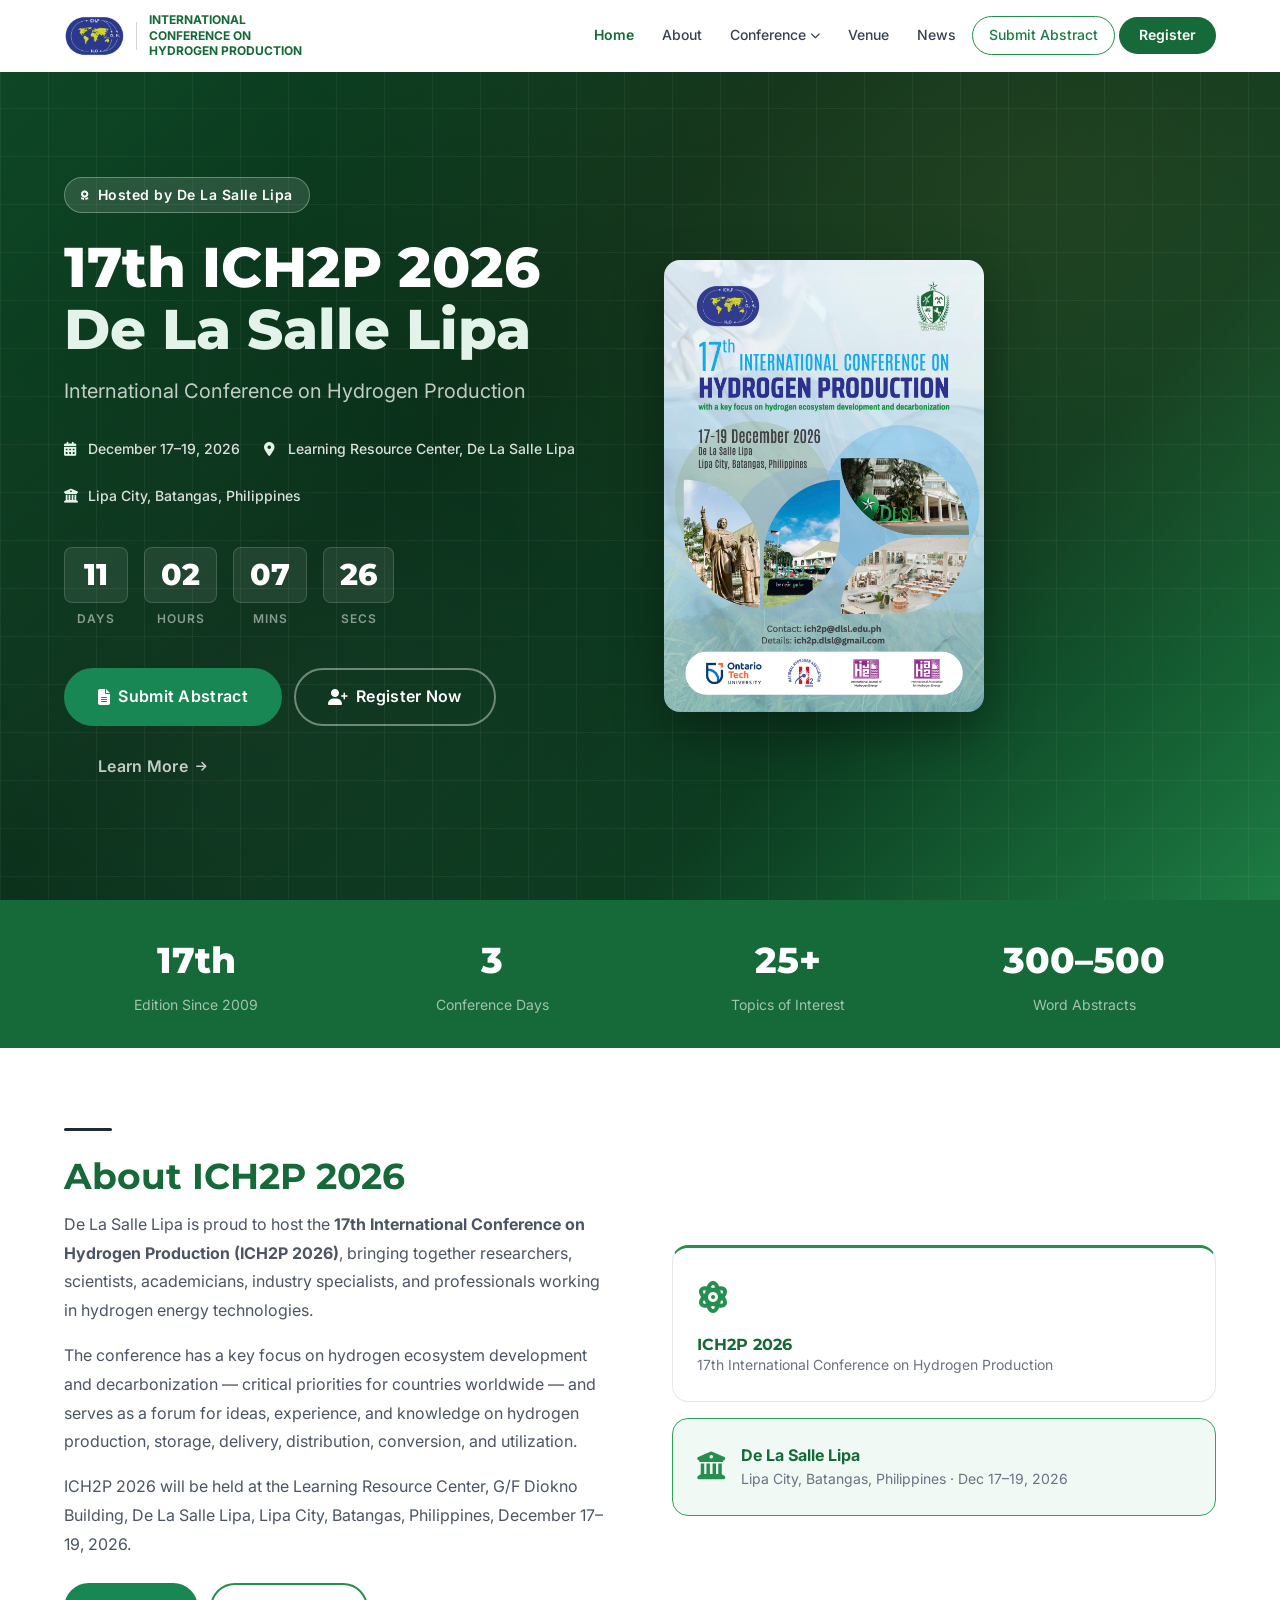
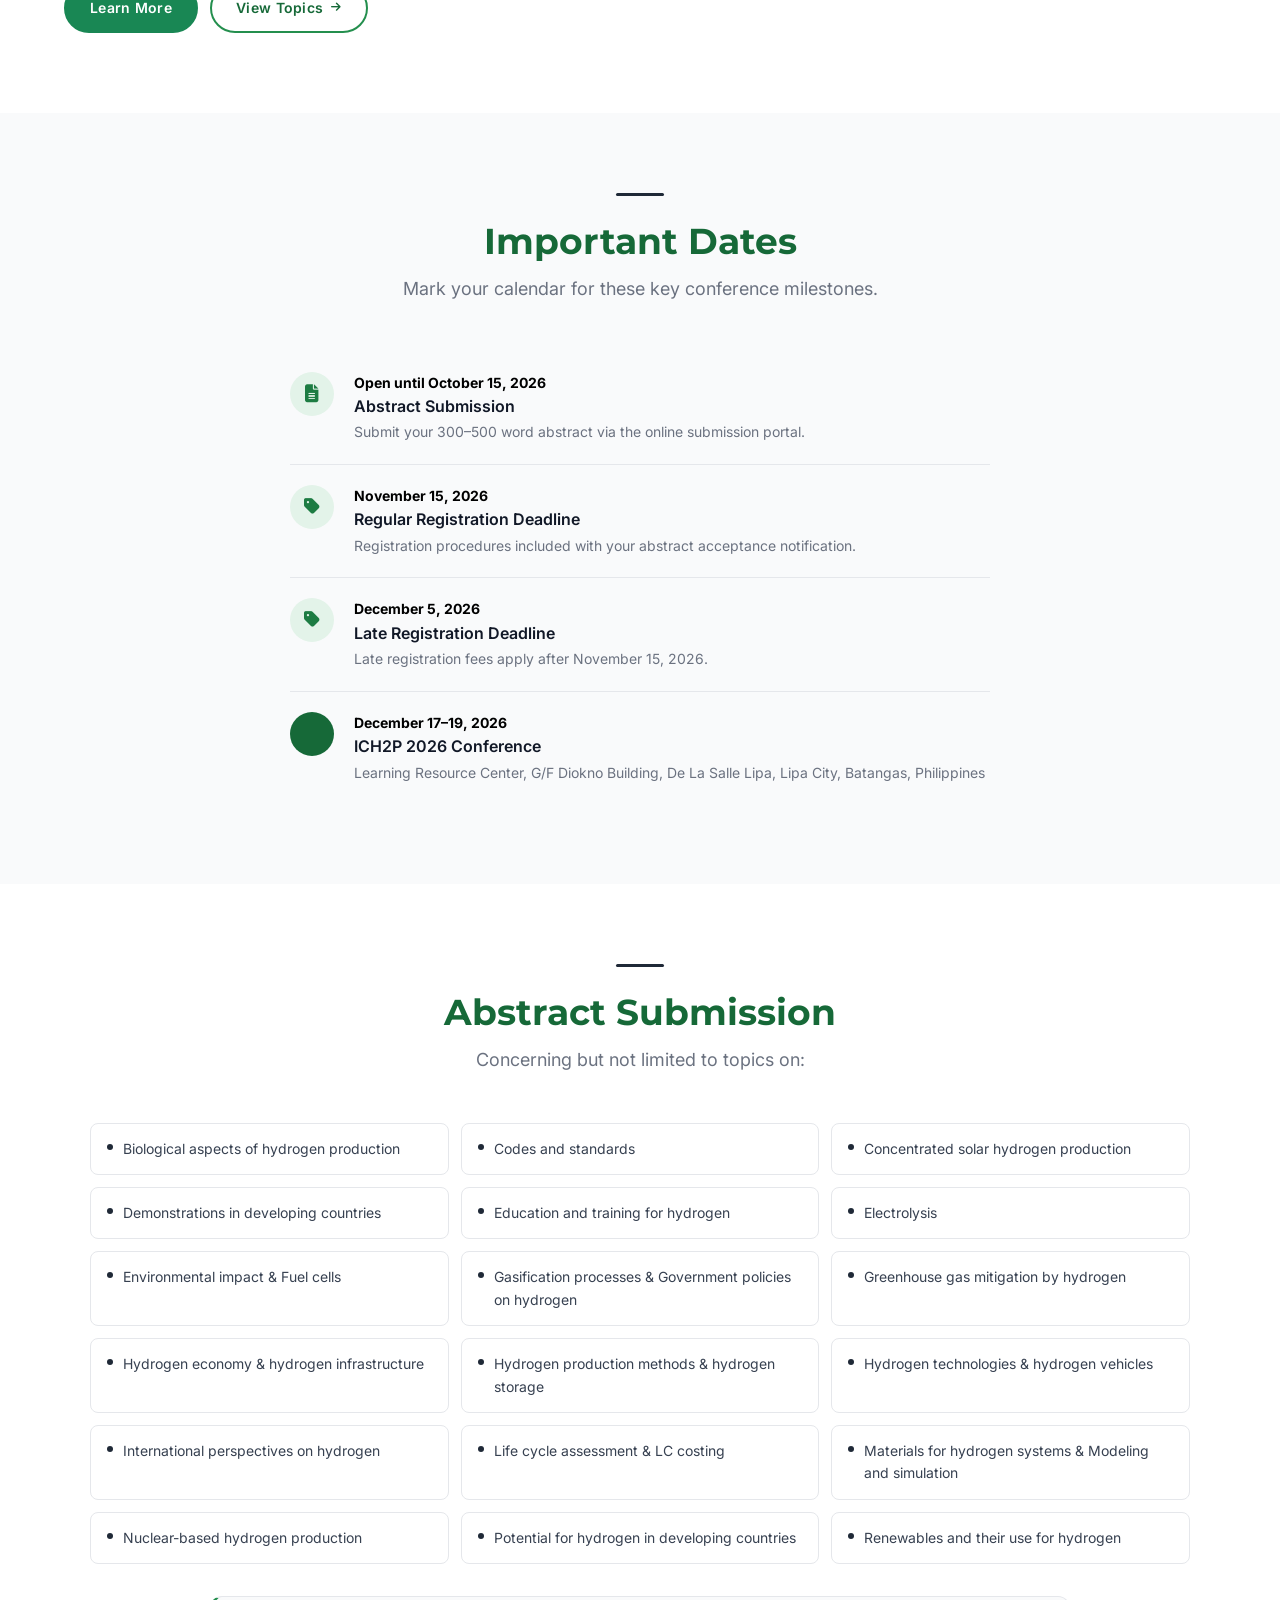
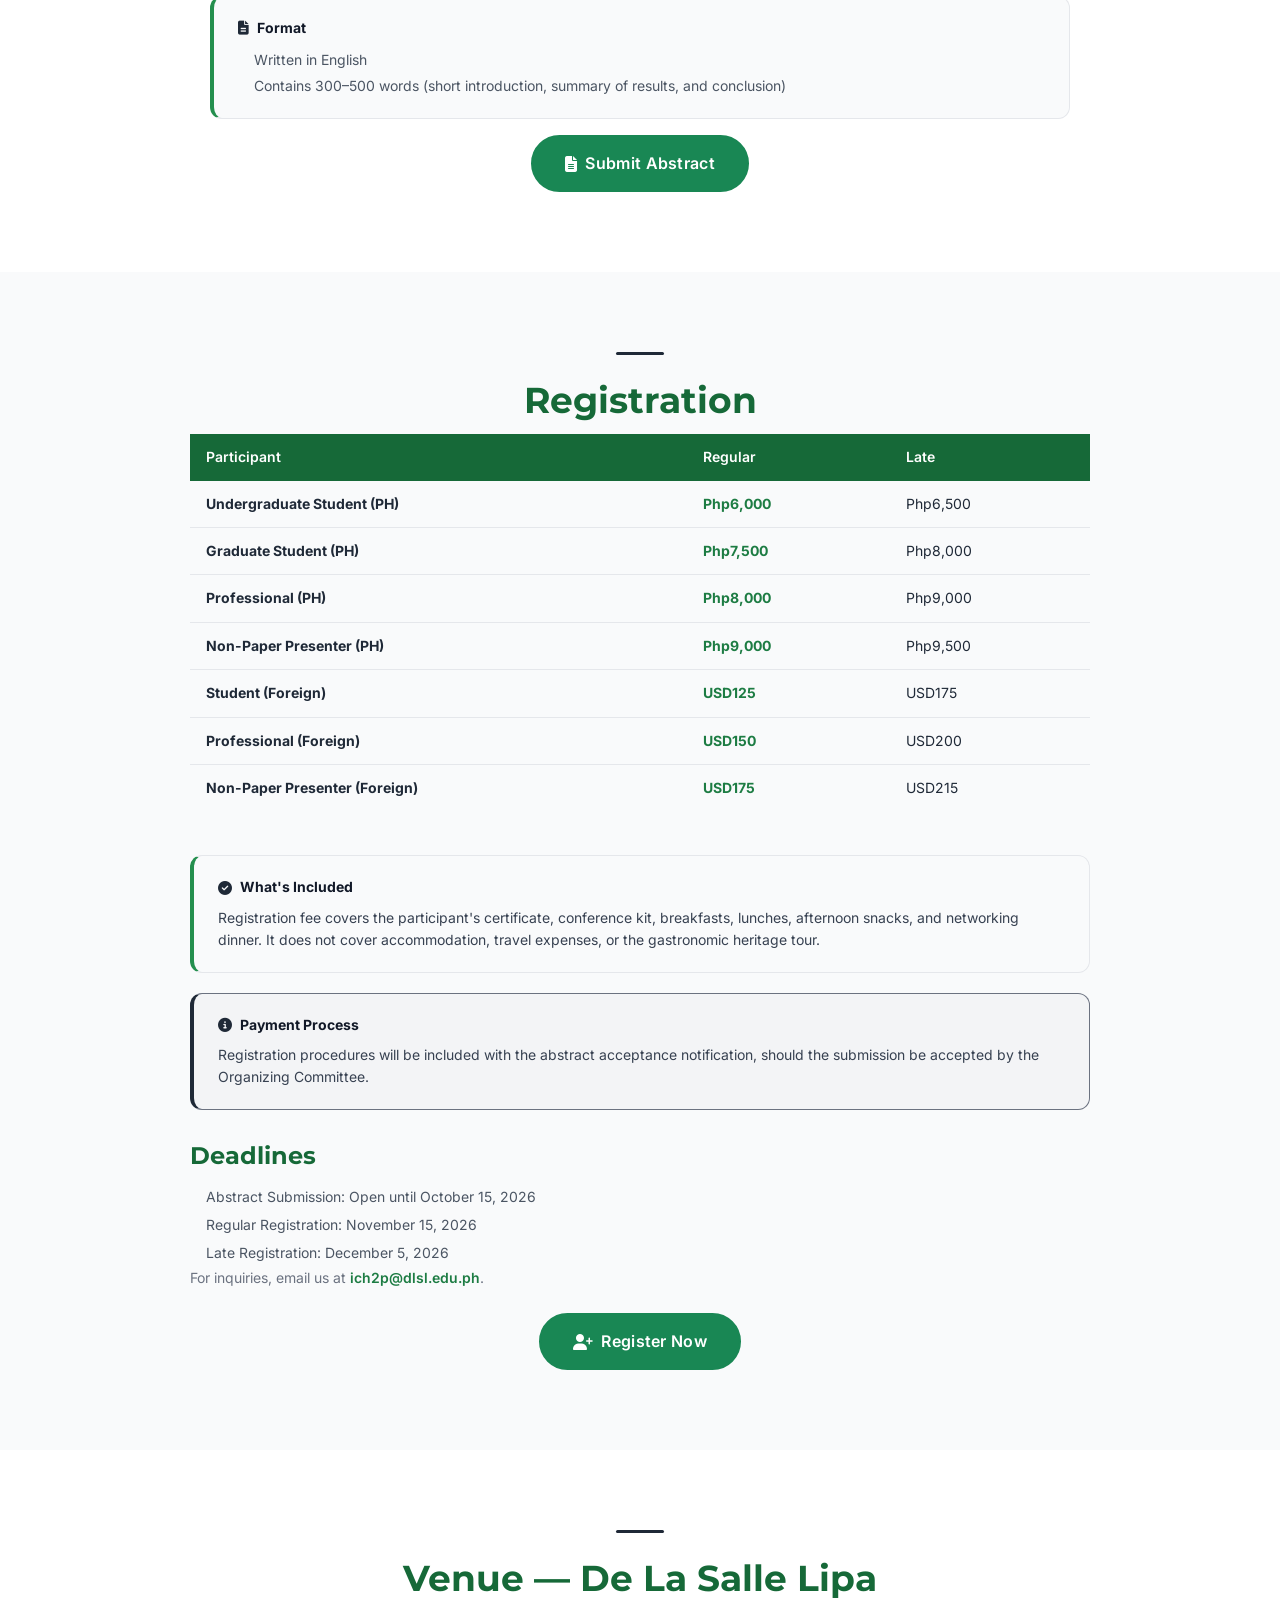
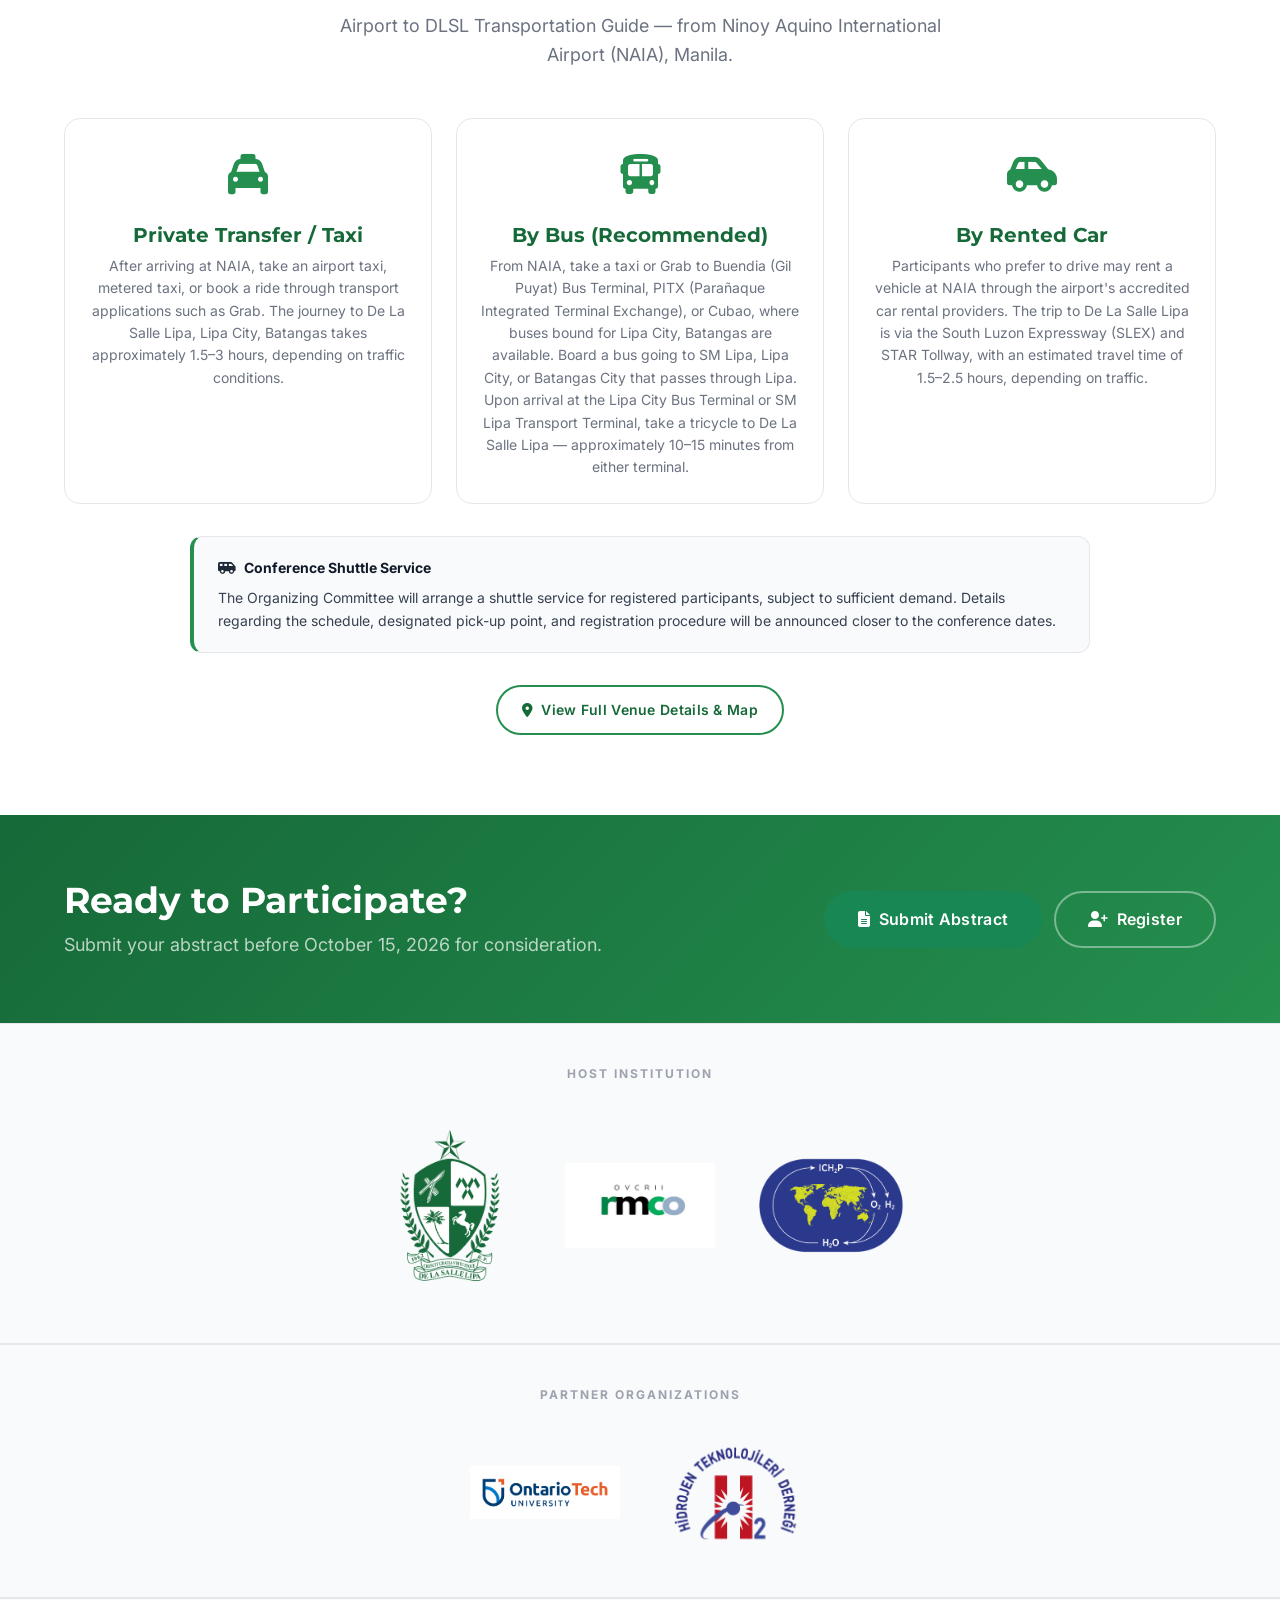
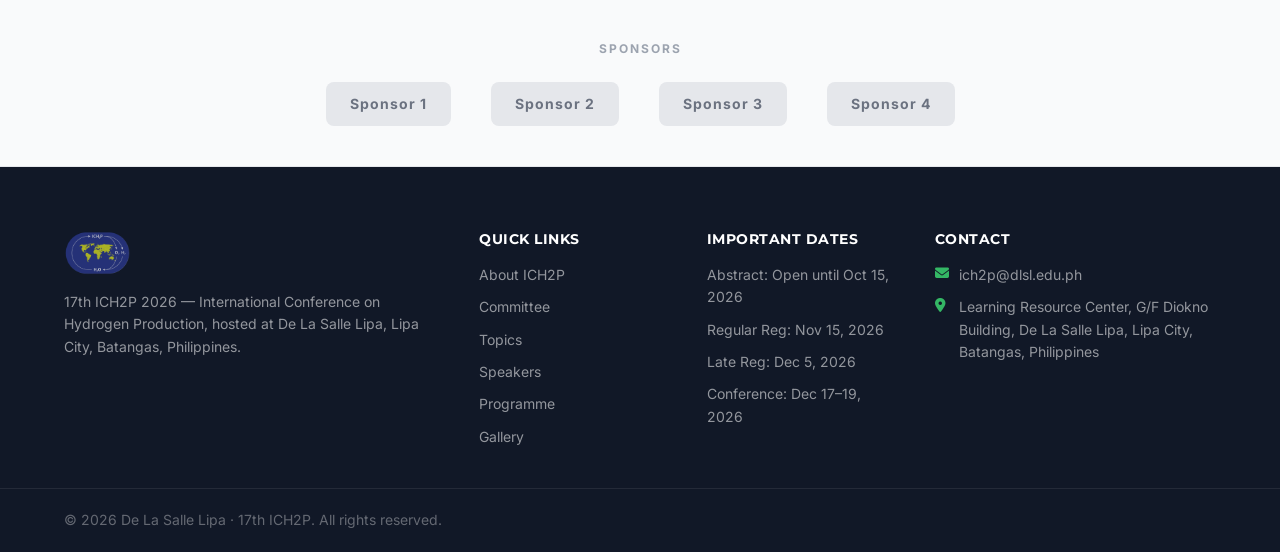
==== index.html @ 7bf083ff "Self-host Font Awesome instead of loading from cdnjs.cloudflare.com Closes SOC's CSP finding: the si" ====
<!DOCTYPE html>
<html lang="en">
<head>
  <meta charset="UTF-8">
  <meta name="viewport" content="width=device-width, initial-scale=1.0">
  <meta name="description" content="17th ICH2P 2026 — International Conference on Hydrogen Production, hosted by De La Salle Lipa, Lipa City, Batangas, Philippines — December 17–19, 2026.">
  <title>17th ICH2P 2026 — International Conference on Hydrogen Production</title>
  <link rel="icon" type="image/x-icon" href="assets/favicon.ico">
  <link rel="icon" type="image/png" sizes="32x32" href="assets/favicon-32x32.png">
  <link rel="icon" type="image/png" sizes="16x16" href="assets/favicon-16x16.png">
  <link rel="apple-touch-icon" href="assets/apple-touch-icon.png">
  <link rel="stylesheet" href="css/style.css?v=20260806131617">
  <link rel="stylesheet" href="vendor/fontawesome/css/all.min.css">
</head>
<body>

<!-- NAVBAR -->
<div class="scroll-progress" id="scrollProgress"></div>
<nav class="navbar" id="navbar">
  <div class="nav-container">
    <div class="nav-brand">
      <a href="index.html" style="display:flex;align-items:center;gap:12px;">
        <img src="assets/logo-ich2p-official.png" alt="17th ICH2P 2026" class="logo-dlsl">
        <span class="brand-divider"></span>
        <span class="nav-brand-text">International Conference on Hydrogen Production</span>
      </a>
    </div>
    <button class="nav-toggle" id="navToggle" aria-label="Toggle menu">
      <span></span><span></span><span></span>
    </button>
    <ul class="nav-links" id="navLinks">
      <li><a href="index.html" class="active">Home</a></li>
      <li><a href="about.html">About</a></li>
      <li class="dropdown">
        <a href="#">Conference <i class="fas fa-chevron-down" style="font-size:10px;"></i></a>
        <ul class="dropdown-menu">
          <li><a href="committees.html">Committee</a></li>
          <li><a href="topics.html">Topics</a></li>
          <li><a href="speakers.html">Speakers</a></li>
          <li><a href="programme.html">Programme</a></li>
        </ul>
      </li>
      <li><a href="venue.html">Venue</a></li>
      <li><a href="news.html">News</a></li>
      <li><a href="abstract-submission.html" class="nav-cta-secondary">Submit Abstract</a></li>
      <li><a href="registration.html" class="nav-cta-primary">Register</a></li>
    </ul>
  </div>
</nav>

<!-- HERO -->
<section class="hero" id="heroSection">
  <div class="hero-grid"></div>
  <div class="container">
    <div class="grid-2" style="align-items:center;gap:48px;">
    <div class="hero-content">
      <div class="hero-badge">
        <i class="fas fa-award"></i> Hosted by De La Salle Lipa
      </div>
      <h1 class="hero-title">
        17th ICH2P 2026<br>
        <span class="highlight">De La Salle Lipa</span>
      </h1>
      <p class="hero-subtitle">
        International Conference on Hydrogen Production
      </p>
      <div class="hero-meta">
        <div class="hero-meta-item">
          <i class="fas fa-calendar-days"></i>
          December 17–19, 2026
        </div>
        <div class="hero-meta-item">
          <i class="fas fa-location-dot"></i>
          Learning Resource Center, De La Salle Lipa
        </div>
        <div class="hero-meta-item">
          <i class="fas fa-university"></i>
          Lipa City, Batangas, Philippines
        </div>
      </div>

      <!-- Countdown -->
      <div id="countdown" class="hero-countdown"></div>

      <div class="hero-actions">
        <a href="abstract-submission.html" class="btn btn-green btn-lg">
          <i class="fas fa-file-alt"></i> Submit Abstract
        </a>
        <a href="registration.html" class="btn btn-secondary btn-lg">
          <i class="fas fa-user-plus"></i> Register Now
        </a>
        <a href="about.html" class="btn btn-secondary btn-lg" style="border-color:transparent;opacity:.75;">
          Learn More <i class="fas fa-arrow-right" style="font-size:12px;"></i>
        </a>
      </div>
    </div>
    <div class="reveal reveal-delay-3" style="position:relative;z-index:2;text-align:center;">
      <img id="heroPoster" src="assets/poster-ich2p-2026-full.jpg" alt="17th ICH2P 2026 official poster — December 17–19, 2026, De La Salle Lipa, Lipa City, Batangas, Philippines" style="max-width:320px;width:100%;height:auto;border-radius:var(--r-xl);box-shadow:0 20px 50px rgba(0,0,0,0.35);transition:transform 0.2s ease-out;">
    </div>
    </div>
  </div>
</section>

<!-- STATS -->
<div class="stats-bar">
  <div class="container">
    <div class="stats-grid">
      <div class="reveal">
        <span class="stat-num">17th</span>
        <span class="stat-label">Edition Since 2009</span>
      </div>
      <div class="reveal reveal-delay-1">
        <span class="stat-num">3</span>
        <span class="stat-label">Conference Days</span>
      </div>
      <div class="reveal reveal-delay-2">
        <span class="stat-num">25+</span>
        <span class="stat-label">Topics of Interest</span>
      </div>
      <div class="reveal reveal-delay-3">
        <span class="stat-num">300–500</span>
        <span class="stat-label">Word Abstracts</span>
      </div>
    </div>
  </div>
</div>

<!-- ABOUT SECTION -->
<section class="section">
  <div class="container">
    <div class="grid-2" style="align-items:center;gap:64px;">
      <div class="reveal">
        <div class="section-divider"></div>
        <h2 class="section-title">About ICH2P 2026</h2>
        <p style="color:var(--gray-600);line-height:1.8;">
          De La Salle Lipa is proud to host the <strong>17th International Conference on Hydrogen Production (ICH2P 2026)</strong>, bringing together researchers, scientists, academicians, industry specialists, and professionals working in hydrogen energy technologies.
        </p>
        <p style="color:var(--gray-600);line-height:1.8;">
          The conference has a key focus on hydrogen ecosystem development and decarbonization — critical priorities for countries worldwide — and serves as a forum for ideas, experience, and knowledge on hydrogen production, storage, delivery, distribution, conversion, and utilization.
        </p>
        <p style="color:var(--gray-600);line-height:1.8;">
          ICH2P 2026 will be held at the Learning Resource Center, G/F Diokno Building, De La Salle Lipa, Lipa City, Batangas, Philippines, December 17–19, 2026.
        </p>
        <div style="display:flex;gap:12px;flex-wrap:wrap;margin-top:24px;">
          <a href="about.html" class="btn btn-green">Learn More</a>
          <a href="topics.html" class="btn btn-outline-green">
            View Topics <i class="fas fa-arrow-right" style="font-size:11px;"></i>
          </a>
        </div>
      </div>
      <div class="reveal reveal-delay-2">
        <div style="display:grid;grid-template-columns:1fr;gap:16px;">
          <div class="card" style="border-top:3px solid var(--g700);border-radius:var(--r-xl);">
            <div class="card-body">
              <div style="font-size:32px;color:var(--g700);margin-bottom:12px;"><i class="fas fa-atom"></i></div>
              <h4 style="color:var(--g900);font-size:var(--text-base);">ICH2P 2026</h4>
              <p style="font-size:var(--text-sm);color:var(--gray-500);margin:0;">17th International Conference on Hydrogen Production</p>
            </div>
          </div>
          <div class="card" style="border-radius:var(--r-xl);background:var(--g50);border-color:var(--g600);">
            <div class="card-body" style="display:flex;align-items:center;gap:16px;">
              <div style="font-size:28px;color:var(--g700);flex-shrink:0;"><i class="fas fa-university"></i></div>
              <div>
                <div style="font-weight:700;color:var(--g900);">De La Salle Lipa</div>
                <div style="font-size:var(--text-sm);color:var(--gray-500);">Lipa City, Batangas, Philippines · Dec 17–19, 2026</div>
              </div>
            </div>
          </div>
        </div>
      </div>
    </div>
  </div>
</section>

<!-- KEY DATES -->
<section class="section" style="background:var(--gray-50);">
  <div class="container">
    <div class="section-header reveal">
      <div class="section-divider"></div>
      <h2 class="section-title">Important Dates</h2>
      <p class="section-subtitle">Mark your calendar for these key conference milestones.</p>
    </div>
    <div style="max-width:700px;margin:0 auto;" class="key-dates">
      <div class="key-date-item reveal">
        <div class="kd-icon"><i class="fas fa-file-alt"></i></div>
        <div>
          <div class="kd-date">Open until October 15, 2026</div>
          <div class="kd-title">Abstract Submission</div>
          <div class="kd-desc">Submit your 300–500 word abstract via the online submission portal.</div>
        </div>
      </div>
      <div class="key-date-item reveal reveal-delay-1">
        <div class="kd-icon"><i class="fas fa-tag"></i></div>
        <div>
          <div class="kd-date">November 15, 2026</div>
          <div class="kd-title">Regular Registration Deadline</div>
          <div class="kd-desc">Registration procedures included with your abstract acceptance notification.</div>
        </div>
      </div>
      <div class="key-date-item reveal reveal-delay-2">
        <div class="kd-icon"><i class="fas fa-tag"></i></div>
        <div>
          <div class="kd-date">December 5, 2026</div>
          <div class="kd-title">Late Registration Deadline</div>
          <div class="kd-desc">Late registration fees apply after November 15, 2026.</div>
        </div>
      </div>
      <div class="key-date-item reveal reveal-delay-3">
        <div class="kd-icon" style="background:var(--g900);color:var(--white);"><i class="fas fa-calendar-star"></i></div>
        <div>
          <div class="kd-date">December 17–19, 2026</div>
          <div class="kd-title">ICH2P 2026 Conference</div>
          <div class="kd-desc">Learning Resource Center, G/F Diokno Building, De La Salle Lipa, Lipa City, Batangas, Philippines</div>
        </div>
      </div>
    </div>
  </div>
</section>

<!-- ABSTRACT SUBMISSION -->
<section class="section" id="abstract-submission">
  <div class="container">
    <div class="section-header reveal">
      <div class="section-divider"></div>
      <h2 class="section-title">Abstract Submission</h2>
      <p class="section-subtitle">Concerning but not limited to topics on:</p>
    </div>

    <div class="reveal" style="display:grid;grid-template-columns:repeat(auto-fill,minmax(280px,1fr));gap:12px;max-width:1100px;margin:0 auto 32px;">
      <div class="topic-item" style="background:var(--white);border:1px solid var(--gray-200);border-radius:var(--r-md);padding:14px 16px;">Biological aspects of hydrogen production</div>
      <div class="topic-item" style="background:var(--white);border:1px solid var(--gray-200);border-radius:var(--r-md);padding:14px 16px;">Codes and standards</div>
      <div class="topic-item" style="background:var(--white);border:1px solid var(--gray-200);border-radius:var(--r-md);padding:14px 16px;">Concentrated solar hydrogen production</div>
      <div class="topic-item" style="background:var(--white);border:1px solid var(--gray-200);border-radius:var(--r-md);padding:14px 16px;">Demonstrations in developing countries</div>
      <div class="topic-item" style="background:var(--white);border:1px solid var(--gray-200);border-radius:var(--r-md);padding:14px 16px;">Education and training for hydrogen</div>
      <div class="topic-item" style="background:var(--white);border:1px solid var(--gray-200);border-radius:var(--r-md);padding:14px 16px;">Electrolysis</div>
      <div class="topic-item" style="background:var(--white);border:1px solid var(--gray-200);border-radius:var(--r-md);padding:14px 16px;">Environmental impact &amp; Fuel cells</div>
      <div class="topic-item" style="background:var(--white);border:1px solid var(--gray-200);border-radius:var(--r-md);padding:14px 16px;">Gasification processes &amp; Government policies on hydrogen</div>
      <div class="topic-item" style="background:var(--white);border:1px solid var(--gray-200);border-radius:var(--r-md);padding:14px 16px;">Greenhouse gas mitigation by hydrogen</div>
      <div class="topic-item" style="background:var(--white);border:1px solid var(--gray-200);border-radius:var(--r-md);padding:14px 16px;">Hydrogen economy &amp; hydrogen infrastructure</div>
      <div class="topic-item" style="background:var(--white);border:1px solid var(--gray-200);border-radius:var(--r-md);padding:14px 16px;">Hydrogen production methods &amp; hydrogen storage</div>
      <div class="topic-item" style="background:var(--white);border:1px solid var(--gray-200);border-radius:var(--r-md);padding:14px 16px;">Hydrogen technologies &amp; hydrogen vehicles</div>
      <div class="topic-item" style="background:var(--white);border:1px solid var(--gray-200);border-radius:var(--r-md);padding:14px 16px;">International perspectives on hydrogen</div>
      <div class="topic-item" style="background:var(--white);border:1px solid var(--gray-200);border-radius:var(--r-md);padding:14px 16px;">Life cycle assessment &amp; LC costing</div>
      <div class="topic-item" style="background:var(--white);border:1px solid var(--gray-200);border-radius:var(--r-md);padding:14px 16px;">Materials for hydrogen systems &amp; Modeling and simulation</div>
      <div class="topic-item" style="background:var(--white);border:1px solid var(--gray-200);border-radius:var(--r-md);padding:14px 16px;">Nuclear-based hydrogen production</div>
      <div class="topic-item" style="background:var(--white);border:1px solid var(--gray-200);border-radius:var(--r-md);padding:14px 16px;">Potential for hydrogen in developing countries</div>
      <div class="topic-item" style="background:var(--white);border:1px solid var(--gray-200);border-radius:var(--r-md);padding:14px 16px;">Renewables and their use for hydrogen</div>
    </div>

    <div style="max-width:860px;margin:0 auto;">
      <div class="info-box reveal" style="margin-bottom:16px;">
        <div class="info-box-title"><i class="fas fa-file-lines"></i> Format</div>
        <ul style="font-size:var(--text-sm);color:var(--gray-600);padding-left:16px;line-height:1.8;margin:0;">
          <li>Written in English</li>
          <li>Contains 300–500 words (short introduction, summary of results, and conclusion)</li>
        </ul>
      </div>
      <div style="text-align:center;">
        <a href="abstract-submission.html" class="btn btn-green btn-lg">
          <i class="fas fa-file-alt"></i> Submit Abstract
        </a>
      </div>
    </div>
  </div>
</section>

<!-- REGISTRATION -->
<section class="section" style="background:var(--gray-50);" id="registration">
  <div class="container">
    <div class="section-header reveal">
      <div class="section-divider"></div>
      <h2 class="section-title">Registration</h2>
    </div>

    <div style="max-width:900px;margin:0 auto;">
      <div style="overflow-x:auto;">
        <table class="fee-table">
          <thead>
            <tr>
              <th>Participant</th>
              <th>Regular</th>
              <th>Late</th>
            </tr>
          </thead>
          <tbody>
            <tr>
              <td><strong>Undergraduate Student (PH)</strong></td>
              <td class="fee-highlight">Php6,000</td>
              <td>Php6,500</td>
            </tr>
            <tr>
              <td><strong>Graduate Student (PH)</strong></td>
              <td class="fee-highlight">Php7,500</td>
              <td>Php8,000</td>
            </tr>
            <tr>
              <td><strong>Professional (PH)</strong></td>
              <td class="fee-highlight">Php8,000</td>
              <td>Php9,000</td>
            </tr>
            <tr>
              <td><strong>Non-Paper Presenter (PH)</strong></td>
              <td class="fee-highlight">Php9,000</td>
              <td>Php9,500</td>
            </tr>
            <tr>
              <td><strong>Student (Foreign)</strong></td>
              <td class="fee-highlight">USD125</td>
              <td>USD175</td>
            </tr>
            <tr>
              <td><strong>Professional (Foreign)</strong></td>
              <td class="fee-highlight">USD150</td>
              <td>USD200</td>
            </tr>
            <tr>
              <td><strong>Non-Paper Presenter (Foreign)</strong></td>
              <td class="fee-highlight">USD175</td>
              <td>USD215</td>
            </tr>
          </tbody>
        </table>
      </div>

      <div class="info-box" style="margin-top:20px;">
        <div class="info-box-title"><i class="fas fa-circle-check"></i> What's Included</div>
        Registration fee covers the participant's certificate, conference kit, breakfasts, lunches, afternoon snacks, and networking dinner. It does not cover accommodation, travel expenses, or the gastronomic heritage tour.
      </div>
      <div class="info-box info-box-gold" style="margin-top:16px;">
        <div class="info-box-title"><i class="fas fa-circle-info"></i> Payment Process</div>
        Registration procedures will be included with the abstract acceptance notification, should the submission be accepted by the Organizing Committee.
      </div>

      <div class="reveal" style="margin-top:32px;">
        <h3 style="color:var(--g900);margin-bottom:12px;">Deadlines</h3>
        <ul style="font-size:var(--text-sm);color:var(--gray-600);padding-left:16px;line-height:2;">
          <li>Abstract Submission: Open until October 15, 2026</li>
          <li>Regular Registration: November 15, 2026</li>
          <li>Late Registration: December 5, 2026</li>
        </ul>
        <p style="color:var(--gray-500);font-size:var(--text-sm);">For inquiries, email us at <a href="mailto:ich2p@dlsl.edu.ph" style="color:var(--g800);font-weight:600;">ich2p@dlsl.edu.ph</a>.</p>
      </div>

      <div style="text-align:center;margin-top:24px;">
        <a href="registration.html" class="btn btn-green btn-lg">
          <i class="fas fa-user-plus"></i> Register Now
        </a>
      </div>
    </div>
  </div>
</section>

<!-- VENUE -->
<section class="section" id="venue-info">
  <div class="container">
    <div class="section-header reveal">
      <div class="section-divider"></div>
      <h2 class="section-title">Venue — De La Salle Lipa</h2>
      <p class="section-subtitle">Airport to DLSL Transportation Guide — from Ninoy Aquino International Airport (NAIA), Manila.</p>
    </div>

    <div class="grid-3">
      <div class="card reveal">
        <div class="card-body" style="text-align:center;">
          <div style="font-size:40px;color:var(--g700);margin-bottom:16px;"><i class="fas fa-taxi"></i></div>
          <h4 style="color:var(--g900);margin-bottom:8px;">Private Transfer / Taxi</h4>
          <p style="font-size:var(--text-sm);color:var(--gray-500);line-height:1.6;">
            After arriving at NAIA, take an airport taxi, metered taxi, or book a ride through transport applications such as Grab. The journey to De La Salle Lipa, Lipa City, Batangas takes approximately 1.5–3 hours, depending on traffic conditions.
          </p>
        </div>
      </div>
      <div class="card reveal reveal-delay-1">
        <div class="card-body" style="text-align:center;">
          <div style="font-size:40px;color:var(--g700);margin-bottom:16px;"><i class="fas fa-bus"></i></div>
          <h4 style="color:var(--g900);margin-bottom:8px;">By Bus (Recommended)</h4>
          <p style="font-size:var(--text-sm);color:var(--gray-500);line-height:1.6;">
            From NAIA, take a taxi or Grab to Buendia (Gil Puyat) Bus Terminal, PITX (Parañaque Integrated Terminal Exchange), or Cubao, where buses bound for Lipa City, Batangas are available. Board a bus going to SM Lipa, Lipa City, or Batangas City that passes through Lipa. Upon arrival at the Lipa City Bus Terminal or SM Lipa Transport Terminal, take a tricycle to De La Salle Lipa — approximately 10–15 minutes from either terminal.
          </p>
        </div>
      </div>
      <div class="card reveal reveal-delay-2">
        <div class="card-body" style="text-align:center;">
          <div style="font-size:40px;color:var(--g700);margin-bottom:16px;"><i class="fas fa-car-side"></i></div>
          <h4 style="color:var(--g900);margin-bottom:8px;">By Rented Car</h4>
          <p style="font-size:var(--text-sm);color:var(--gray-500);line-height:1.6;">
            Participants who prefer to drive may rent a vehicle at NAIA through the airport's accredited car rental providers. The trip to De La Salle Lipa is via the South Luzon Expressway (SLEX) and STAR Tollway, with an estimated travel time of 1.5–2.5 hours, depending on traffic.
          </p>
        </div>
      </div>
    </div>

    <div class="info-box reveal" style="margin-top:32px;max-width:900px;margin-left:auto;margin-right:auto;">
      <div class="info-box-title"><i class="fas fa-shuttle-van"></i> Conference Shuttle Service</div>
      The Organizing Committee will arrange a shuttle service for registered participants, subject to sufficient demand. Details regarding the schedule, designated pick-up point, and registration procedure will be announced closer to the conference dates.
    </div>

    <div style="text-align:center;margin-top:32px;">
      <a href="venue.html" class="btn btn-outline-green">
        <i class="fas fa-map-marker-alt"></i> View Full Venue Details &amp; Map
      </a>
    </div>
  </div>
</section>

<!-- CTA BANNER -->
<section style="background:linear-gradient(135deg,var(--g900),var(--g700));padding:64px 0;">
  <div class="container">
    <div style="display:flex;align-items:center;justify-content:space-between;flex-wrap:wrap;gap:32px;" class="reveal">
      <div>
        <h2 style="color:var(--white);margin-bottom:8px;">Ready to Participate?</h2>
        <p style="color:rgba(255,255,255,0.7);font-size:var(--text-lg);margin:0;">Submit your abstract before October 15, 2026 for consideration.</p>
      </div>
      <div style="display:flex;gap:12px;flex-wrap:wrap;">
        <a href="abstract-submission.html" class="btn btn-green btn-lg">
          <i class="fas fa-file-alt"></i> Submit Abstract
        </a>
        <a href="registration.html" class="btn btn-secondary btn-lg">
          <i class="fas fa-user-plus"></i> Register
        </a>
      </div>
    </div>
  </div>
</section>

<!-- PARTNERS STRIP -->
<div class="partners-strip">
  <div class="container">
    <p class="partners-label">Host Institution</p>
    <div class="partners-logos reveal">
      <img src="assets/logo-dlsl-seal.png" alt="De La Salle Lipa" class="partner-logo-img">
      <img src="assets/logo-rmco.png" alt="RMCO" class="partner-logo-img">
      <img src="assets/logo-ich2p-official.png" alt="ICH2P" class="partner-logo-img">
    </div>
  </div>
</div>

<!-- PARTNER ORGANIZATIONS STRIP -->
<div class="partners-strip">
  <div class="container">
    <p class="partners-label">Partner Organizations</p>
    <div class="partners-logos reveal">
      <img src="assets/partner-ontariotech.jpg" alt="Ontario Tech University" class="partner-logo-img">
      <img src="assets/partner-hidrojen-teknolojileri.png" alt="Hidrojen Teknolojileri Derneği" class="partner-logo-img">
    </div>
  </div>
</div>

<!-- SPONSORS STRIP -->
<div class="partners-strip">
  <div class="container">
    <p class="partners-label">Sponsors</p>
    <div class="partners-logos reveal">
      <div class="partner-logo-placeholder">Sponsor 1</div>
      <div class="partner-logo-placeholder">Sponsor 2</div>
      <div class="partner-logo-placeholder">Sponsor 3</div>
      <div class="partner-logo-placeholder">Sponsor 4</div>
    </div>
  </div>
</div>

<!-- FOOTER -->
<footer class="site-footer">
  <div class="container">
    <div class="footer-main">
      <div class="footer-brand">
        <img src="assets/logo-ich2p-official.png" alt="17th ICH2P 2026" class="footer-logo">
        <p>17th ICH2P 2026 — International Conference on Hydrogen Production, hosted at De La Salle Lipa, Lipa City, Batangas, Philippines.</p>
      </div>
      <div class="footer-col">
        <h5>Quick Links</h5>
        <ul>
          <li><a href="about.html">About ICH2P</a></li>
          <li><a href="committees.html">Committee</a></li>
          <li><a href="topics.html">Topics</a></li>
          <li><a href="speakers.html">Speakers</a></li>
          <li><a href="programme.html">Programme</a></li>
          <li><a href="gallery.html">Gallery</a></li>
        </ul>
      </div>
      <div class="footer-col">
        <h5>Important Dates</h5>
        <ul>
          <li>Abstract: Open until Oct 15, 2026</li>
          <li>Regular Reg: Nov 15, 2026</li>
          <li>Late Reg: Dec 5, 2026</li>
          <li>Conference: Dec 17–19, 2026</li>
        </ul>
      </div>
      <div class="footer-col">
        <h5>Contact</h5>
        <div class="footer-contact-item"><i class="fas fa-envelope"></i><span>ich2p@dlsl.edu.ph</span></div>
        <div class="footer-contact-item"><i class="fas fa-map-marker-alt"></i><span>Learning Resource Center, G/F Diokno Building, De La Salle Lipa, Lipa City, Batangas, Philippines</span></div>
      </div>
    </div>
  </div>
  <div class="footer-bottom">
    <div class="container" style="display:flex;justify-content:space-between;align-items:center;flex-wrap:wrap;gap:8px;">
      <p>&copy; 2026 De La Salle Lipa · 17th ICH2P. All rights reserved.</p>
    </div>
  </div>
</footer>

<script src="js/main.js?v=20260806131617"></script>
</body>
</html>
---- css/style.css ----
/* ============================================================
   DLSL ICH2P Conference Microsite — Design System
   De La Salle Lipa · 17th ICH2P 2026
   ============================================================ */

/* --- Fonts --- */
@import url('https://fonts.googleapis.com/css2?family=Montserrat:wght@400;500;600;700;800&family=Inter:wght@300;400;500;600&display=swap');

/* --- Design Tokens --- */
:root {
  /* Brand Colors — rooted on #166938 */
  --g900: #166938;
  --g800: #1D7C43;
  --g700: #248F4E;
  --g600: #2CA359;
  --g500: #34B765;
  --g100: #E3F3E9;
  --g50:  #F0F9F3;
  /* Deeper-than-root shades, same hue family, for dark backgrounds (hero, page headers) */
  --g-deep1: #0F4A27;
  --g-deep2: #0B3A1F;
  --g-deep3: #082E18;
  /* Primary CTA button (Submit Abstract, Register, etc.) — distinct from the
     brand green shades above; default/hover/pressed states. */
  --btn-green:        #198754;
  --btn-green-hover:   #157347;
  --btn-green-active:  #12623C;
  --gold: #1F2937;
  --gold-dark: #000000;
  --gold-light: #6B7280;
  --gold-bg: #F3F4F6;

  /* Neutrals */
  --white: #ffffff;
  --gray-50: #F9FAFB;
  --gray-100: #F3F4F6;
  --gray-200: #E5E7EB;
  --gray-300: #D1D5DB;
  --gray-400: #9CA3AF;
  --gray-500: #6B7280;
  --gray-600: #4B5563;
  --gray-700: #374151;
  --gray-800: #1F2937;
  --gray-900: #111827;

  /* Typography */
  --font-heading: 'Montserrat', system-ui, sans-serif;
  --font-body: 'Inter', system-ui, sans-serif;
  --text-xs: 0.75rem;
  --text-sm: 0.875rem;
  --text-base: 1rem;
  --text-lg: 1.125rem;
  --text-xl: 1.25rem;
  --text-2xl: 1.5rem;
  --text-3xl: 1.875rem;
  --text-4xl: 2.25rem;
  --text-5xl: 3rem;

  /* Spacing */
  --container-max: 1200px;
  --section-py: 80px;
  --nav-h: 72px;

  /* Shadows */
  --shadow-xs: 0 1px 2px rgba(0,0,0,0.07);
  --shadow-sm: 0 2px 6px rgba(0,0,0,0.10);
  --shadow-md: 0 4px 16px rgba(0,0,0,0.12);
  --shadow-lg: 0 8px 32px rgba(0,0,0,0.15);
  --shadow-xl: 0 16px 48px rgba(0,0,0,0.18);
  --shadow-gold: 0 4px 16px rgba(0,0,0,0.18);

  /* Border radius */
  --r-sm: 4px;
  --r-md: 8px;
  --r-lg: 12px;
  --r-xl: 16px;
  --r-2xl: 24px;
  --r-full: 9999px;

  /* Transitions */
  --ease: cubic-bezier(0.4, 0, 0.2, 1);
  --dur-fast: 150ms;
  --dur-base: 250ms;
  --dur-slow: 400ms;
}

/* --- Reset --- */
*, *::before, *::after { box-sizing: border-box; margin: 0; padding: 0; }
html { scroll-behavior: smooth; font-size: 16px; }
body {
  font-family: var(--font-body);
  color: var(--gray-800);
  background: var(--white);
  line-height: 1.6;
  -webkit-font-smoothing: antialiased;
}
img { max-width: 100%; height: auto; display: block; }
a { color: inherit; text-decoration: none; }
ul { list-style: none; }
button { cursor: pointer; border: none; background: none; font-family: inherit; }
input, textarea, select { font-family: inherit; }

/* --- Layout --- */
.container {
  width: 100%;
  max-width: var(--container-max);
  margin: 0 auto;
  padding: 0 24px;
}
.section { padding: var(--section-py) 0; }
.section-sm { padding: 48px 0; }
.section-lg { padding: 100px 0; }

/* --- Typography --- */
h1,h2,h3,h4,h5,h6 { font-family: var(--font-heading); font-weight: 700; line-height: 1.2; color: var(--gray-900); }
h1 { font-size: clamp(2rem, 5vw, var(--text-5xl)); }
h2 { font-size: clamp(1.5rem, 3.5vw, var(--text-4xl)); }
h3 { font-size: clamp(1.25rem, 2.5vw, var(--text-2xl)); }
h4 { font-size: var(--text-xl); }
h5 { font-size: var(--text-lg); }
p { margin-bottom: 1rem; }
p:last-child { margin-bottom: 0; }

.section-title {
  font-size: clamp(1.75rem, 4vw, var(--text-4xl));
  color: var(--g900);
  margin-bottom: 12px;
}
.section-subtitle {
  font-size: var(--text-lg);
  color: var(--gray-500);
  margin-bottom: 48px;
  max-width: 640px;
}
.section-header { text-align: center; }
.section-header .section-subtitle { margin: 12px auto 48px; }

.text-gold { color: var(--gold); }
.text-green { color: var(--g900); }
.text-muted { color: var(--gray-500); }

/* --- Section Divider --- */
.section-divider {
  display: inline-block;
  width: 48px;
  height: 3px;
  background: var(--gold);
  border-radius: var(--r-full);
  margin-bottom: 16px;
}

/* ============================================================
   NAVBAR
   ============================================================ */
.scroll-progress {
  position: fixed;
  top: 0; left: 0;
  height: 3px;
  width: 0%;
  background: linear-gradient(90deg, var(--g600), var(--g800));
  z-index: 1001;
  transition: width 0.1s linear;
}
.navbar {
  position: fixed;
  top: 0; left: 0; right: 0;
  height: var(--nav-h);
  background: var(--white);
  border-bottom: 1px solid transparent;
  z-index: 1000;
  transition: border-color var(--dur-base) var(--ease),
              box-shadow var(--dur-base) var(--ease);
}
.navbar.scrolled {
  border-color: var(--gray-200);
  box-shadow: var(--shadow-sm);
}
.nav-container {
  display: flex;
  align-items: center;
  justify-content: space-between;
  height: 100%;
  max-width: var(--container-max);
  margin: 0 auto;
  padding: 0 24px;
}
.nav-brand { display: flex; align-items: center; gap: 12px; flex-shrink: 0; }
.nav-brand .logo-dlsl { height: 40px; width: auto; }
.nav-brand .brand-divider {
  width: 1px; height: 28px; background: var(--gray-300); display: block;
}
.nav-brand .logo-icmet { height: 40px; width: auto; }
.nav-brand .nav-brand-text {
  text-transform: uppercase;
  font-size: 12px;
  font-weight: 700;
  color: var(--g900);
  line-height: 1.3;
  max-width: 170px;
}

.nav-links {
  display: flex;
  align-items: center;
  gap: 4px;
  flex: 1;
  justify-content: flex-end;
}
.nav-links > li { position: relative; }
.nav-links > li > a {
  display: inline-flex;
  align-items: center;
  gap: 4px;
  padding: 8px 12px;
  font-size: var(--text-sm);
  font-weight: 500;
  color: var(--gray-700);
  border-radius: var(--r-md);
  transition: color var(--dur-fast) var(--ease),
              background var(--dur-fast) var(--ease);
}
.nav-links > li > a:hover { color: var(--g800); background: var(--g100); }
.nav-links > li > a.active { color: var(--g900); font-weight: 600; }

/* Dropdown */
.dropdown > a { cursor: pointer; }
.dropdown-menu {
  position: absolute;
  top: calc(100% + 4px);
  left: 0;
  min-width: 200px;
  background: var(--white);
  border: 1px solid var(--gray-200);
  border-radius: var(--r-lg);
  box-shadow: var(--shadow-lg);
  padding: 8px;
  opacity: 0;
  pointer-events: none;
  transform: translateY(-8px);
  transition: opacity var(--dur-base) var(--ease),
              transform var(--dur-base) var(--ease);
  z-index: 100;
}
.dropdown:hover .dropdown-menu,
.dropdown.open .dropdown-menu {
  opacity: 1;
  pointer-events: all;
  transform: translateY(0);
}
.dropdown-menu li a {
  display: block;
  padding: 8px 12px;
  font-size: var(--text-sm);
  color: var(--gray-700);
  border-radius: var(--r-md);
  transition: color var(--dur-fast) var(--ease),
              background var(--dur-fast) var(--ease);
}
.dropdown-menu li a:hover { color: var(--g900); background: var(--g100); }

/* Nav CTAs */
.nav-cta-secondary {
  color: var(--g800) !important;
  border: 1.5px solid var(--g700) !important;
  border-radius: var(--r-full) !important;
  padding: 7px 16px !important;
}
.nav-cta-secondary:hover { background: var(--g100) !important; }
.nav-cta-primary {
  background: var(--g900) !important;
  color: var(--white) !important;
  border-radius: var(--r-full) !important;
  padding: 7px 20px !important;
  font-weight: 600 !important;
}
.nav-cta-primary:hover { background: var(--g700) !important; color: var(--white) !important; }

/* Mobile toggle */
.nav-toggle {
  display: none;
  flex-direction: column;
  gap: 5px;
  padding: 8px;
  border-radius: var(--r-md);
}
.nav-toggle span {
  display: block;
  width: 22px;
  height: 2px;
  background: var(--gray-700);
  border-radius: var(--r-full);
  transition: all var(--dur-base) var(--ease);
}
.nav-toggle.open span:nth-child(1) { transform: translateY(7px) rotate(45deg); }
.nav-toggle.open span:nth-child(2) { opacity: 0; transform: scaleX(0); }
.nav-toggle.open span:nth-child(3) { transform: translateY(-7px) rotate(-45deg); }

/* ============================================================
   PUBMAT BANNER
   ============================================================ */
.pubmat-banner {
  aspect-ratio: 3 / 1;
  max-height: 340px;
  background-color: var(--gray-100);
  background-image: url('../assets/banner-ich2p-2026.jpg');
  background-size: cover;
  background-position: center;
}
@media (max-width: 640px) {
  .pubmat-banner { aspect-ratio: 16 / 9; max-height: 220px; }
}

/* ============================================================
   HERO
   ============================================================ */
.hero {
  min-height: 100vh;
  background: linear-gradient(135deg, var(--g-deep1) 0%, var(--g-deep3) 40%, var(--g-deep2) 70%, var(--g800) 100%);
  display: flex;
  align-items: center;
  padding-top: var(--nav-h);
  position: relative;
  overflow: hidden;
}
.hero::before {
  content: '';
  position: absolute;
  inset: 0;
  background-image:
    radial-gradient(ellipse at 80% 20%, rgba(201,168,76,0.12) 0%, transparent 50%),
    radial-gradient(ellipse at 20% 80%, rgba(255,255,255,0.04) 0%, transparent 40%);
}
.hero-grid {
  position: absolute;
  inset: -20% 0 0 0;
  background-image:
    linear-gradient(rgba(255,255,255,0.05) 1px, transparent 1px),
    linear-gradient(90deg, rgba(255,255,255,0.05) 1px, transparent 1px);
  background-size: 48px 48px;
  will-change: transform;
}
.hero-content {
  position: relative;
  z-index: 2;
  max-width: 760px;
}
@keyframes heroFadeUp {
  from { opacity: 0; transform: translateY(20px); }
  to   { opacity: 1; transform: translateY(0); }
}
.hero-badge, .hero-title, .hero-subtitle, .hero-meta, .hero-countdown, .hero-actions {
  opacity: 0;
  animation: heroFadeUp 0.8s var(--ease) forwards;
}
.hero-badge     { animation-delay: 0s; }
.hero-title     { animation-delay: 0.1s; }
.hero-subtitle  { animation-delay: 0.2s; }
.hero-meta      { animation-delay: 0.3s; }
.hero-countdown { animation-delay: 0.4s; }
.hero-actions   { animation-delay: 0.5s; }
@media (prefers-reduced-motion: reduce) {
  .hero-badge, .hero-title, .hero-subtitle, .hero-meta, .hero-countdown, .hero-actions {
    animation: none;
    opacity: 1;
  }
}
.hero-logos {
  display: flex;
  align-items: center;
  gap: 20px;
  margin-bottom: 40px;
  flex-wrap: wrap;
}
.hero-logos .logo-dlsl-hero,
.hero-logos .logo-icmet-hero {
  height: 52px;
  width: auto;
  filter: brightness(0) invert(1);
  opacity: 0.9;
}
.hero-logos .hero-logo-divider {
  width: 1px; height: 36px;
  background: rgba(255,255,255,0.3);
}
.hero-badge {
  display: inline-flex;
  align-items: center;
  gap: 8px;
  background: rgba(255,255,255,0.12);
  border: 1px solid rgba(255,255,255,0.3);
  color: var(--white);
  padding: 6px 16px;
  border-radius: var(--r-full);
  font-size: var(--text-sm);
  font-weight: 600;
  letter-spacing: 0.5px;
  margin-bottom: 24px;
}
.hero-badge i { font-size: 10px; }
.hero-title {
  font-size: clamp(2rem, 5.5vw, 3.5rem);
  font-weight: 800;
  color: var(--white);
  line-height: 1.1;
  margin-bottom: 16px;
}
.hero-title .highlight { color: var(--g100); }
.hero-subtitle {
  font-size: var(--text-xl);
  color: rgba(255,255,255,0.75);
  margin-bottom: 32px;
  max-width: 600px;
  line-height: 1.5;
}
.hero-meta {
  display: flex;
  flex-wrap: wrap;
  gap: 24px;
  margin-bottom: 40px;
}
.hero-meta-item {
  display: flex;
  align-items: center;
  gap: 8px;
  color: rgba(255,255,255,0.85);
  font-size: var(--text-sm);
  font-weight: 500;
}
.hero-meta-item i { color: var(--g100); width: 16px; }
.hero-actions {
  display: flex;
  flex-wrap: wrap;
  gap: 12px;
  align-items: center;
}

/* Countdown */
.hero-countdown {
  display: flex;
  gap: 16px;
  margin-bottom: 40px;
  flex-wrap: wrap;
}
.countdown-unit {
  text-align: center;
  min-width: 64px;
}
.countdown-num {
  display: block;
  font-family: var(--font-heading);
  font-size: var(--text-3xl);
  font-weight: 800;
  color: var(--white);
  background: rgba(255,255,255,0.08);
  border: 1px solid rgba(255,255,255,0.15);
  border-radius: var(--r-md);
  padding: 12px 16px;
  min-width: 64px;
  line-height: 1;
}
.countdown-label {
  display: block;
  font-size: var(--text-xs);
  font-weight: 600;
  color: rgba(255,255,255,0.5);
  text-transform: uppercase;
  letter-spacing: 1px;
  margin-top: 6px;
}

/* ============================================================
   PAGE HEADER (inner pages)
   ============================================================ */
.page-header {
  background: linear-gradient(135deg, var(--g900), var(--g-deep2));
  padding: calc(var(--nav-h) + 48px) 0 56px;
  position: relative;
  overflow: hidden;
}
.page-header::before {
  content: '';
  position: absolute;
  inset: 0;
  background-image:
    radial-gradient(ellipse at 100% 0%, rgba(201,168,76,0.10) 0%, transparent 50%);
}
.page-header-content { position: relative; z-index: 1; }
.page-breadcrumb {
  display: flex;
  align-items: center;
  gap: 8px;
  font-size: var(--text-sm);
  color: rgba(255,255,255,0.55);
  margin-bottom: 12px;
}
.page-breadcrumb a { color: rgba(255,255,255,0.55); }
.page-breadcrumb a:hover { color: var(--g100); }
.page-breadcrumb i { font-size: 10px; }
.page-header h1 {
  color: var(--white);
  font-size: clamp(1.75rem, 4vw, var(--text-4xl));
  margin-bottom: 12px;
}
.page-header .lead {
  color: rgba(255,255,255,0.70);
  font-size: var(--text-lg);
  max-width: 560px;
}

/* ============================================================
   BUTTONS
   ============================================================ */
.btn {
  display: inline-flex;
  align-items: center;
  gap: 8px;
  padding: 12px 24px;
  border-radius: var(--r-full);
  font-size: var(--text-sm);
  font-weight: 600;
  letter-spacing: 0.3px;
  transition: all var(--dur-base) var(--ease);
  white-space: nowrap;
  border: 2px solid transparent;
}
.btn-secondary {
  background: transparent;
  color: var(--white);
  border-color: rgba(255,255,255,0.4);
}
.btn-secondary:hover {
  background: rgba(255,255,255,0.1);
  border-color: rgba(255,255,255,0.6);
}
.btn-green {
  background: var(--btn-green);
  color: var(--white);
  border-color: var(--btn-green);
}
.btn-green:hover {
  background: var(--btn-green-hover);
  border-color: var(--btn-green-hover);
  transform: translateY(-1px);
  box-shadow: 0 4px 16px rgba(21,115,71,0.3);
}
.btn-green:active {
  background: var(--btn-green-active);
  border-color: var(--btn-green-active);
  transform: translateY(0);
  box-shadow: none;
}
.btn-outline-green {
  background: transparent;
  color: var(--g900);
  border-color: var(--g700);
}
.btn-outline-green:hover {
  background: var(--g100);
}
/* Gold accent — reserved for the actual form-submission actions
   (Submit Abstract, Submit Registration, Verify & Complete Registration,
   Submit for Verification), not general navigation CTAs, which stay green. */
.btn-gold {
  background: #B88A1A;
  color: var(--white);
  border-color: #B88A1A;
}
.btn-gold:hover {
  background: #9A7315;
  border-color: #9A7315;
  transform: translateY(-1px);
  box-shadow: 0 4px 16px rgba(184,138,26,0.3);
}
.btn-gold:active {
  background: #9A7315;
  border-color: #9A7315;
  transform: translateY(0);
  box-shadow: none;
}
.btn-lg { padding: 14px 32px; font-size: var(--text-base); }
.btn-sm { padding: 8px 16px; font-size: var(--text-xs); }

/* ============================================================
   CARDS
   ============================================================ */
.card {
  background: var(--white);
  border: 1px solid var(--gray-200);
  border-radius: var(--r-xl);
  overflow: hidden;
  transition: box-shadow var(--dur-base) var(--ease),
              transform var(--dur-base) var(--ease);
}
.card:hover { box-shadow: var(--shadow-lg); transform: translateY(-3px); }
.card-body { padding: 24px; }
.card-header-img { height: 200px; background: var(--g100); overflow: hidden; }
.card-header-img img { width: 100%; height: 100%; object-fit: cover; }

/* Speaker card */
.speaker-card { text-align: center; cursor: pointer; }
.speaker-photo {
  width: 120px; height: 120px;
  border-radius: 50%;
  margin: 24px auto 16px;
  background: var(--g100);
  border: 3px solid var(--g100);
  display: flex; align-items: center; justify-content: center;
  font-size: 48px; color: var(--g600);
  overflow: hidden;
}
.speaker-photo img { width: 100%; height: 100%; object-fit: cover; border-radius: 50%; }
.speaker-name { font-size: var(--text-lg); font-weight: 700; color: var(--gray-900); margin-bottom: 4px; }
.speaker-affiliation { font-size: var(--text-sm); color: var(--gray-500); margin-bottom: 12px; }
.speaker-track-badge {
  display: inline-block;
  padding: 3px 12px;
  border-radius: var(--r-full);
  font-size: var(--text-xs);
  font-weight: 600;
  text-transform: uppercase;
  letter-spacing: 0.5px;
}
.badge-ieees { background: rgba(27,94,32,0.1); color: var(--g800); }
.badge-ich2p { background: rgba(201,168,76,0.15); color: var(--gold-dark); }
.badge-plenary { background: rgba(67,160,71,0.12); color: var(--g700); }

/* Committee card */
.committee-section { margin-bottom: 56px; }
.committee-section h3 {
  color: var(--g900);
  font-size: var(--text-2xl);
  margin-bottom: 8px;
  padding-bottom: 12px;
  border-bottom: 2px solid var(--gold);
  display: inline-block;
}
.committee-grid { display: grid; grid-template-columns: repeat(auto-fill, minmax(240px, 1fr)); gap: 16px; margin-top: 24px; }
.committee-member {
  background: var(--white);
  border: 1px solid var(--gray-200);
  border-radius: var(--r-lg);
  padding: 16px 20px;
  display: flex;
  align-items: flex-start;
  gap: 12px;
  transition: border-color var(--dur-fast) var(--ease);
}
.committee-member:hover { border-color: var(--g600); }
.member-avatar {
  width: 40px; height: 40px;
  border-radius: 50%;
  background: var(--g100);
  display: flex; align-items: center; justify-content: center;
  font-size: 16px; color: var(--g700);
  flex-shrink: 0;
}
.member-name { font-weight: 600; font-size: var(--text-sm); color: var(--gray-900); }
.member-role { font-size: var(--text-xs); color: var(--gray-500); margin-top: 2px; }

/* ============================================================
   TOPICS
   ============================================================ */
.topics-tracks { display: grid; grid-template-columns: 1fr 1fr; gap: 32px; }
.track-card {
  background: var(--white);
  border: 1px solid var(--gray-200);
  border-radius: var(--r-xl);
  overflow: hidden;
}
.track-header {
  padding: 28px 28px 20px;
}
.track-header.ieees { background: linear-gradient(135deg, var(--g900), var(--g700)); }
.track-header.ich2p { background: linear-gradient(135deg, #5D4037, #8D6E63); }
.track-label {
  font-size: var(--text-xs);
  font-weight: 700;
  letter-spacing: 2px;
  text-transform: uppercase;
  color: rgba(255,255,255,0.85);
  margin-bottom: 6px;
}
.track-header h3 { color: var(--white); font-size: var(--text-xl); margin-bottom: 0; }
.track-header p { color: rgba(255,255,255,0.7); font-size: var(--text-sm); margin-top: 6px; }
.track-topics { padding: 24px 28px; }
.topic-item {
  display: flex;
  align-items: flex-start;
  gap: 10px;
  padding: 10px 0;
  border-bottom: 1px solid var(--gray-100);
  font-size: var(--text-sm);
  color: var(--gray-700);
}
.topic-item:last-child { border-bottom: none; }
.topic-item::before {
  content: '';
  width: 6px; height: 6px;
  border-radius: 50%;
  background: var(--gold);
  flex-shrink: 0;
  margin-top: 6px;
}

/* ============================================================
   PROGRAMME / SCHEDULE
   ============================================================ */
.schedule-table {
  width: 100%;
  border-collapse: collapse;
  font-size: var(--text-sm);
}
.schedule-table th {
  background: var(--g900);
  color: var(--white);
  padding: 14px 16px;
  text-align: left;
  font-weight: 600;
  letter-spacing: 0.3px;
}
.schedule-table td {
  padding: 12px 16px;
  border-bottom: 1px solid var(--gray-200);
  vertical-align: top;
}
.schedule-table tr:hover td { background: var(--g50); }
.schedule-table tr.special td { background: var(--gold-bg); }
.schedule-time { font-weight: 600; color: var(--g800); white-space: nowrap; }
.schedule-event { font-weight: 600; }
.schedule-detail { font-size: var(--text-xs); color: var(--gray-500); margin-top: 2px; }
.schedule-location { font-size: var(--text-xs); color: var(--gray-400); }

.schedule-day-tab {
  display: flex;
  gap: 8px;
  flex-wrap: wrap;
  margin-bottom: 24px;
}
.day-tab-btn {
  padding: 8px 20px;
  border-radius: var(--r-full);
  border: 1.5px solid var(--gray-300);
  font-size: var(--text-sm);
  font-weight: 600;
  color: var(--gray-600);
  cursor: pointer;
  transition: all var(--dur-base) var(--ease);
  background: var(--white);
}
.day-tab-btn.active {
  background: var(--g900);
  color: var(--white);
  border-color: var(--g900);
}

/* Key dates */
.key-dates { display: flex; flex-direction: column; gap: 0; }
.key-date-item {
  display: flex;
  align-items: flex-start;
  gap: 20px;
  padding: 20px 0;
  border-bottom: 1px solid var(--gray-200);
  position: relative;
}
.key-date-item:last-child { border-bottom: none; }
.kd-icon {
  width: 44px; height: 44px;
  border-radius: 50%;
  background: var(--g100);
  color: var(--g800);
  display: flex; align-items: center; justify-content: center;
  font-size: 18px;
  flex-shrink: 0;
}
.kd-date { font-size: var(--text-sm); font-weight: 700; color: var(--gold-dark); }
.kd-title { font-weight: 600; font-size: var(--text-base); color: var(--gray-900); margin-bottom: 2px; }
.kd-desc { font-size: var(--text-sm); color: var(--gray-500); }

/* ============================================================
   VENUE
   ============================================================ */
.venue-map-embed {
  width: 100%;
  height: 400px;
  border-radius: var(--r-xl);
  overflow: hidden;
  border: 1px solid var(--gray-200);
}
.venue-map-embed iframe { width: 100%; height: 100%; border: none; }
.hotel-card {
  background: var(--white);
  border: 1px solid var(--gray-200);
  border-radius: var(--r-lg);
  padding: 20px 24px;
  display: flex;
  gap: 16px;
  align-items: flex-start;
  transition: border-color var(--dur-fast) var(--ease);
}
.hotel-card:hover { border-color: var(--g600); }
.hotel-icon {
  width: 44px; height: 44px;
  background: var(--g100);
  border-radius: var(--r-md);
  display: flex; align-items: center; justify-content: center;
  color: var(--g800);
  font-size: 20px;
  flex-shrink: 0;
}
.hotel-name { font-weight: 700; color: var(--gray-900); margin-bottom: 2px; }
.hotel-stars { color: var(--gold); font-size: var(--text-xs); }
.hotel-detail { font-size: var(--text-sm); color: var(--gray-500); margin-top: 4px; }

/* ============================================================
   FORMS
   ============================================================ */
.form-wrapper {
  max-width: 760px;
  margin: 0 auto;
  background: var(--white);
  border: 1px solid var(--gray-200);
  border-radius: var(--r-2xl);
  padding: 40px 48px;
  box-shadow: var(--shadow-md);
}
.form-section-title {
  font-size: var(--text-lg);
  font-weight: 700;
  color: var(--g900);
  border-bottom: 2px solid var(--g100);
  padding-bottom: 10px;
  margin-bottom: 20px;
  margin-top: 32px;
  display: flex;
  align-items: center;
  gap: 8px;
}
.form-section-title:first-of-type { margin-top: 0; }
.form-section-title i { color: var(--gold); }
.form-row { display: grid; grid-template-columns: 1fr 1fr; gap: 20px; }
.form-row.full { grid-template-columns: 1fr; }
.form-group { display: flex; flex-direction: column; gap: 6px; margin-bottom: 4px; }
.form-group label {
  font-size: var(--text-sm);
  font-weight: 600;
  color: var(--gray-700);
}
.form-group label .required { color: #DC2626; margin-left: 2px; }
.form-control {
  width: 100%;
  padding: 11px 14px;
  border: 1.5px solid var(--gray-300);
  border-radius: var(--r-md);
  font-size: var(--text-sm);
  color: var(--gray-800);
  background: var(--white);
  transition: border-color var(--dur-fast) var(--ease),
              box-shadow var(--dur-fast) var(--ease);
  outline: none;
}
.form-control:focus {
  border-color: var(--g700);
  box-shadow: 0 0 0 3px rgba(56,142,60,0.12);
}
input.form-control:invalid:not(:placeholder-shown) { border-color: #DC2626; }
textarea.form-control:invalid:not(:placeholder-shown) { border-color: #DC2626; }
.form-control::placeholder { color: var(--gray-400); }
textarea.form-control { resize: vertical; min-height: 100px; }
select.form-control { cursor: pointer; }
.form-help { font-size: var(--text-xs); color: var(--gray-400); margin-top: 2px; }
.char-count { text-align: right; font-size: var(--text-xs); color: var(--gray-400); }

/* Checkbox groups (Data Privacy Act consent, etc.) */
.form-check-group {
  margin: 20px 0;
  padding: 14px 16px;
  background: var(--g50);
  border: 1px solid var(--g100);
  border-radius: var(--r-md);
  transition: border-color var(--dur-fast) var(--ease), box-shadow var(--dur-fast) var(--ease);
}
.form-check-group.form-check-error {
  border-color: #DC2626;
  box-shadow: 0 0 0 3px rgba(220,38,38,0.1);
}
.form-check-label { display: flex; align-items: flex-start; gap: 10px; cursor: pointer; }
.form-check-input {
  width: 17px;
  height: 17px;
  margin-top: 2px;
  flex-shrink: 0;
  accent-color: var(--g800);
  cursor: pointer;
}
.form-check-text { font-size: var(--text-sm); color: var(--gray-600); line-height: 1.6; }
.form-check-text a { color: var(--g800); font-weight: 600; text-decoration: underline; }

/* File upload */
.file-upload-zone {
  border: 2px dashed var(--gray-300);
  border-radius: var(--r-lg);
  padding: 32px 24px;
  text-align: center;
  cursor: pointer;
  transition: all var(--dur-base) var(--ease);
  background: var(--gray-50);
}
.file-upload-zone:hover,
.file-upload-zone.drag-over {
  border-color: var(--g700);
  background: var(--g50);
}
.file-upload-zone i { font-size: 32px; color: var(--gray-300); margin-bottom: 8px; }
.file-upload-zone p { font-size: var(--text-sm); color: var(--gray-500); margin: 0; }
.file-upload-zone .file-hint { font-size: var(--text-xs); color: var(--gray-400); margin-top: 4px; }
.file-selected-name { font-size: var(--text-sm); color: var(--g800); font-weight: 500; margin-top: 8px; }
.file-input-hidden { display: none; }

/* Fee table */
.fee-table {
  width: 100%;
  border-collapse: collapse;
  font-size: var(--text-sm);
  margin-bottom: 24px;
}
.fee-table th {
  background: var(--g900);
  color: var(--white);
  padding: 12px 16px;
  text-align: left;
  font-weight: 600;
}
.fee-table td { padding: 12px 16px; border-bottom: 1px solid var(--gray-200); }
.fee-table tr:last-child td { border-bottom: none; }
.fee-table .selected td { background: var(--g50); border-left: 3px solid var(--g700); }
.fee-highlight { font-weight: 700; color: var(--g800); }

/* Form success/error states */
.form-alert {
  padding: 16px 20px;
  border-radius: var(--r-lg);
  font-size: var(--text-sm);
  font-weight: 500;
  display: flex;
  align-items: flex-start;
  gap: 12px;
  margin-bottom: 24px;
}
.alert-success { background: var(--g50); border: 1px solid var(--g600); color: var(--g800); }
.alert-error { background: #FEF2F2; border: 1px solid #DC2626; color: #991B1B; }
.alert-info { background: var(--gold-bg); border: 1px solid var(--gold); color: var(--gold-dark); }

/* Checkout / payment steps */
.step-num {
  display: inline-flex;
  align-items: center;
  justify-content: center;
  width: 26px;
  height: 26px;
  border-radius: var(--r-full);
  background: var(--g900);
  color: var(--white);
  font-size: var(--text-sm);
  font-weight: 700;
  margin-right: 4px;
}

/* Status badges — used on checkout confirmation and the admin dashboard */
.status-badge {
  display: inline-flex;
  align-items: center;
  gap: 6px;
  padding: 4px 12px;
  border-radius: var(--r-full);
  font-size: var(--text-xs);
  font-weight: 700;
  text-transform: uppercase;
  letter-spacing: 0.03em;
}
.status-pending  { background: var(--gold-bg); color: var(--gold-dark); }
.status-verified { background: var(--g50); color: var(--g800); }
.status-rejected { background: #FEF2F2; color: #991B1B; }

.form-submit-row {
  display: flex;
  justify-content: flex-end;
  align-items: center;
  gap: 16px;
  margin-top: 32px;
  padding-top: 24px;
  border-top: 1px solid var(--gray-200);
}

/* Bank transfer info box */
.bank-transfer-box {
  background: var(--g50);
  border: 1.5px solid var(--g600);
  border-radius: var(--r-lg);
  padding: 24px;
  margin: 24px 0;
}
.bank-transfer-box h4 {
  color: var(--g900);
  font-size: var(--text-base);
  margin-bottom: 16px;
  display: flex;
  align-items: center;
  gap: 8px;
}
.bank-detail-row {
  display: flex;
  gap: 12px;
  padding: 8px 0;
  border-bottom: 1px solid rgba(67,160,71,0.15);
  font-size: var(--text-sm);
}
.bank-detail-row:last-child { border-bottom: none; }
.bank-detail-label { font-weight: 600; color: var(--g800); min-width: 160px; }
.bank-detail-value { color: var(--gray-700); font-family: monospace; }
.iban-text { letter-spacing: 2px; }

/* ============================================================
   NEWS
   ============================================================ */
.news-grid { display: grid; grid-template-columns: repeat(auto-fill, minmax(340px, 1fr)); gap: 24px; }
.news-card {
  background: var(--white);
  border: 1px solid var(--gray-200);
  border-radius: var(--r-xl);
  overflow: hidden;
  display: flex;
  flex-direction: column;
  transition: box-shadow var(--dur-base) var(--ease),
              transform var(--dur-base) var(--ease);
}
.news-card:hover { box-shadow: var(--shadow-lg); transform: translateY(-2px); }
.news-card-body { padding: 24px; flex: 1; }
.news-date { font-size: var(--text-xs); color: var(--gray-400); font-weight: 600; text-transform: uppercase; letter-spacing: 0.5px; margin-bottom: 8px; }
.news-title { font-size: var(--text-lg); font-weight: 700; color: var(--gray-900); margin-bottom: 10px; }
.news-excerpt { font-size: var(--text-sm); color: var(--gray-500); line-height: 1.6; }
.news-tag {
  display: inline-block;
  padding: 2px 10px;
  border-radius: var(--r-full);
  font-size: 11px;
  font-weight: 600;
  background: var(--g100);
  color: var(--g800);
  margin-bottom: 10px;
  text-transform: uppercase;
  letter-spacing: 0.4px;
}

/* Loading skeleton */
.skeleton {
  background: linear-gradient(90deg, var(--gray-100) 25%, var(--gray-200) 50%, var(--gray-100) 75%);
  background-size: 400% 100%;
  animation: shimmer 1.5s infinite;
  border-radius: var(--r-md);
}
@keyframes shimmer { 0% { background-position: 200% 0; } 100% { background-position: -200% 0; } }

/* ============================================================
   STATS BAR
   ============================================================ */
.stats-bar {
  background: var(--g900);
  padding: 32px 0;
}
.stats-grid {
  display: grid;
  grid-template-columns: repeat(4, 1fr);
  gap: 32px;
  text-align: center;
}
.stat-num {
  font-family: var(--font-heading);
  font-size: var(--text-4xl);
  font-weight: 800;
  color: var(--white);
  display: block;
}
.stat-label {
  font-size: var(--text-sm);
  color: rgba(255,255,255,0.6);
  margin-top: 4px;
  display: block;
}

/* ============================================================
   PARTNERS / LOGOS
   ============================================================ */
.partners-strip {
  background: var(--gray-50);
  padding: 40px 0;
  border-top: 1px solid var(--gray-200);
  border-bottom: 1px solid var(--gray-200);
}
.partners-label {
  text-align: center;
  font-size: var(--text-xs);
  font-weight: 700;
  text-transform: uppercase;
  letter-spacing: 2px;
  color: var(--gray-400);
  margin-bottom: 24px;
}
.partners-logos {
  display: flex;
  align-items: center;
  justify-content: center;
  flex-wrap: wrap;
  gap: 40px;
}
.partner-logo-placeholder {
  height: 44px;
  padding: 0 24px;
  background: var(--gray-200);
  border-radius: var(--r-md);
  display: flex;
  align-items: center;
  font-size: var(--text-sm);
  font-weight: 700;
  color: var(--gray-500);
  letter-spacing: 1px;
}
.partner-logo-img {
  width: 150px;
  height: auto;
  object-fit: contain;
}

/* ============================================================
   INFO BOXES
   ============================================================ */
.info-box {
  background: var(--gray-50);
  border: 1px solid var(--gray-200);
  border-left: 4px solid var(--g700);
  border-radius: var(--r-lg);
  padding: 20px 24px;
  font-size: var(--text-sm);
  color: var(--gray-700);
  margin: 20px 0;
}
.info-box-gold {
  background: var(--gold-bg);
  border-color: var(--gold-light);
  border-left-color: var(--gold);
}
.info-box-title {
  font-weight: 700;
  color: var(--gray-900);
  margin-bottom: 8px;
  display: flex;
  align-items: center;
  gap: 8px;
}
.info-box-title i { color: var(--gold); }

/* ============================================================
   FOOTER
   ============================================================ */
.site-footer {
  background: var(--gray-900);
  color: rgba(255,255,255,0.7);
}
.footer-main {
  padding: 64px 0 40px;
  display: grid;
  grid-template-columns: 2fr 1fr 1fr 1.5fr;
  gap: 40px;
}
.footer-brand .footer-logo {
  height: 44px;
  width: auto;
  /* filter: brightness(0) invert(1); */
  opacity: 0.8;
  margin-bottom: 16px;
}
.footer-brand p {
  font-size: var(--text-sm);
  line-height: 1.6;
  color: rgba(255,255,255,0.55);
  margin: 0;
}
.footer-col h5 {
  font-family: var(--font-heading);
  font-size: var(--text-sm);
  font-weight: 700;
  color: var(--white);
  letter-spacing: 0.5px;
  margin-bottom: 16px;
  text-transform: uppercase;
}
.footer-col ul { display: flex; flex-direction: column; gap: 10px; }
.footer-col ul li { font-size: var(--text-sm); color: rgba(255,255,255,0.55); }
.footer-col ul li a { color: rgba(255,255,255,0.55); transition: color var(--dur-fast) var(--ease); }
.footer-col ul li a:hover { color: var(--g500); }
.footer-contact-item {
  display: flex;
  align-items: flex-start;
  gap: 10px;
  font-size: var(--text-sm);
  color: rgba(255,255,255,0.55);
  margin-bottom: 10px;
}
.footer-contact-item i { color: var(--g500); margin-top: 2px; width: 14px; flex-shrink: 0; }
.footer-bottom {
  border-top: 1px solid rgba(255,255,255,0.08);
  padding: 20px 0;
  display: flex;
  justify-content: space-between;
  align-items: center;
  font-size: var(--text-sm);
  color: rgba(255,255,255,0.35);
}
.footer-bottom a { color: rgba(255,255,255,0.35); }
.footer-bottom a:hover { color: var(--g500); }

/* ============================================================
   MODAL
   ============================================================ */
.modal-overlay {
  position: fixed;
  inset: 0;
  background: rgba(0,0,0,0.6);
  backdrop-filter: blur(4px);
  z-index: 2000;
  display: flex;
  align-items: center;
  justify-content: center;
  padding: 24px;
  opacity: 0;
  pointer-events: none;
  transition: opacity var(--dur-base) var(--ease);
}
.modal-overlay.open { opacity: 1; pointer-events: all; }
.modal-box {
  background: var(--white);
  border-radius: var(--r-2xl);
  padding: 40px;
  max-width: 600px;
  width: 100%;
  max-height: 80vh;
  overflow-y: auto;
  box-shadow: var(--shadow-xl);
  transform: translateY(16px) scale(0.97);
  transition: transform var(--dur-base) var(--ease);
}
.modal-overlay.open .modal-box { transform: translateY(0) scale(1); }
.modal-close {
  position: absolute;
  top: 16px;
  right: 16px;
  width: 36px; height: 36px;
  border-radius: 50%;
  display: flex; align-items: center; justify-content: center;
  font-size: 18px;
  color: var(--gray-500);
  background: var(--gray-100);
  cursor: pointer;
  transition: all var(--dur-fast) var(--ease);
}
.modal-close:hover { background: var(--gray-200); color: var(--gray-800); }
.modal-box { position: relative; }

/* ============================================================
   GALLERY
   ============================================================ */
.gallery-grid {
  display: grid;
  grid-template-columns: repeat(3, 1fr);
  gap: 16px;
}
.gallery-item {
  border-radius: var(--r-lg);
  overflow: hidden;
  position: relative;
  padding-top: 66%;
  background: var(--gray-200);
  cursor: pointer;
}
.gallery-item-inner {
  position: absolute;
  inset: 0;
  display: flex;
  align-items: center;
  justify-content: center;
  background: var(--g100);
  color: var(--g600);
  font-size: 40px;
}
.gallery-item img { position: absolute; inset: 0; width: 100%; height: 100%; object-fit: cover; }

/* ============================================================
   SCROLL REVEAL
   ============================================================ */
.reveal {
  opacity: 0;
  transform: translateY(24px);
  transition: opacity 0.6s var(--ease),
              transform 0.6s var(--ease);
}
.reveal.visible { opacity: 1; transform: translateY(0); }
.reveal-delay-1 { transition-delay: 0.1s; }
.reveal-delay-2 { transition-delay: 0.2s; }
.reveal-delay-3 { transition-delay: 0.3s; }
.reveal-delay-4 { transition-delay: 0.4s; }

/* ============================================================
   UTILITY
   ============================================================ */
.text-center { text-align: center; }
.text-right { text-align: right; }
.mt-0 { margin-top: 0; }
.mt-4 { margin-top: 16px; }
.mt-6 { margin-top: 24px; }
.mt-8 { margin-top: 32px; }
.mb-4 { margin-bottom: 16px; }
.mb-6 { margin-bottom: 24px; }
.mb-8 { margin-bottom: 32px; }
.gap-6 { gap: 24px; }
.grid-2 { display: grid; grid-template-columns: 1fr 1fr; gap: 32px; }
.grid-3 { display: grid; grid-template-columns: repeat(3, 1fr); gap: 24px; }
.grid-4 { display: grid; grid-template-columns: repeat(4, 1fr); gap: 20px; }
.flex { display: flex; }
.flex-wrap { flex-wrap: wrap; }
.items-center { align-items: center; }
.justify-between { justify-content: space-between; }
.justify-center { justify-content: center; }
.w-full { width: 100%; }
.spinner {
  width: 20px; height: 20px;
  border: 2px solid rgba(255,255,255,0.3);
  border-top-color: var(--white);
  border-radius: 50%;
  animation: spin 0.8s linear infinite;
}
@keyframes spin { to { transform: rotate(360deg); } }

/* ============================================================
   RESPONSIVE
   ============================================================ */
@media (max-width: 1024px) {
  :root { --section-py: 64px; }
  .topics-tracks { grid-template-columns: 1fr; }
  .stats-grid { grid-template-columns: repeat(2, 1fr); gap: 24px; }
  .footer-main { grid-template-columns: 1fr 1fr; }
}

@media (max-width: 768px) {
  :root { --section-py: 48px; }

  .nav-links {
    display: none;
    position: fixed;
    top: var(--nav-h);
    left: 0; right: 0;
    background: var(--white);
    border-bottom: 1px solid var(--gray-200);
    flex-direction: column;
    align-items: stretch;
    padding: 16px;
    gap: 4px;
    box-shadow: var(--shadow-lg);
    z-index: 999;
  }
  .nav-links.open { display: flex; }
  .nav-links > li > a { justify-content: space-between; }
  .nav-toggle { display: flex; }
  .dropdown-menu { position: static; opacity: 1; pointer-events: all; transform: none; box-shadow: none; border: none; padding: 0 0 0 16px; background: transparent; display: none; }
  .dropdown.open .dropdown-menu { display: block; }

  .hero-countdown { gap: 10px; }
  .countdown-num { font-size: var(--text-2xl); padding: 10px 12px; min-width: 52px; }
  .form-wrapper { padding: 24px 20px; }
  .form-row { grid-template-columns: 1fr; }
  .grid-2, .grid-3, .grid-4 { grid-template-columns: 1fr; }
  .gallery-grid { grid-template-columns: repeat(2, 1fr); }
  .committee-grid { grid-template-columns: 1fr; }
  .footer-main { grid-template-columns: 1fr; gap: 32px; }
  .footer-bottom { flex-direction: column; gap: 8px; text-align: center; }
}

@media (max-width: 480px) {
  .hero-logos { gap: 12px; }
  .hero-logos .logo-dlsl-hero,
  .hero-logos .logo-icmet-hero { height: 36px; }
  .hero-actions { flex-direction: column; align-items: stretch; }
  .hero-actions .btn { text-align: center; justify-content: center; }
  .stats-grid { grid-template-columns: 1fr 1fr; }
  .gallery-grid { grid-template-columns: 1fr; }
}
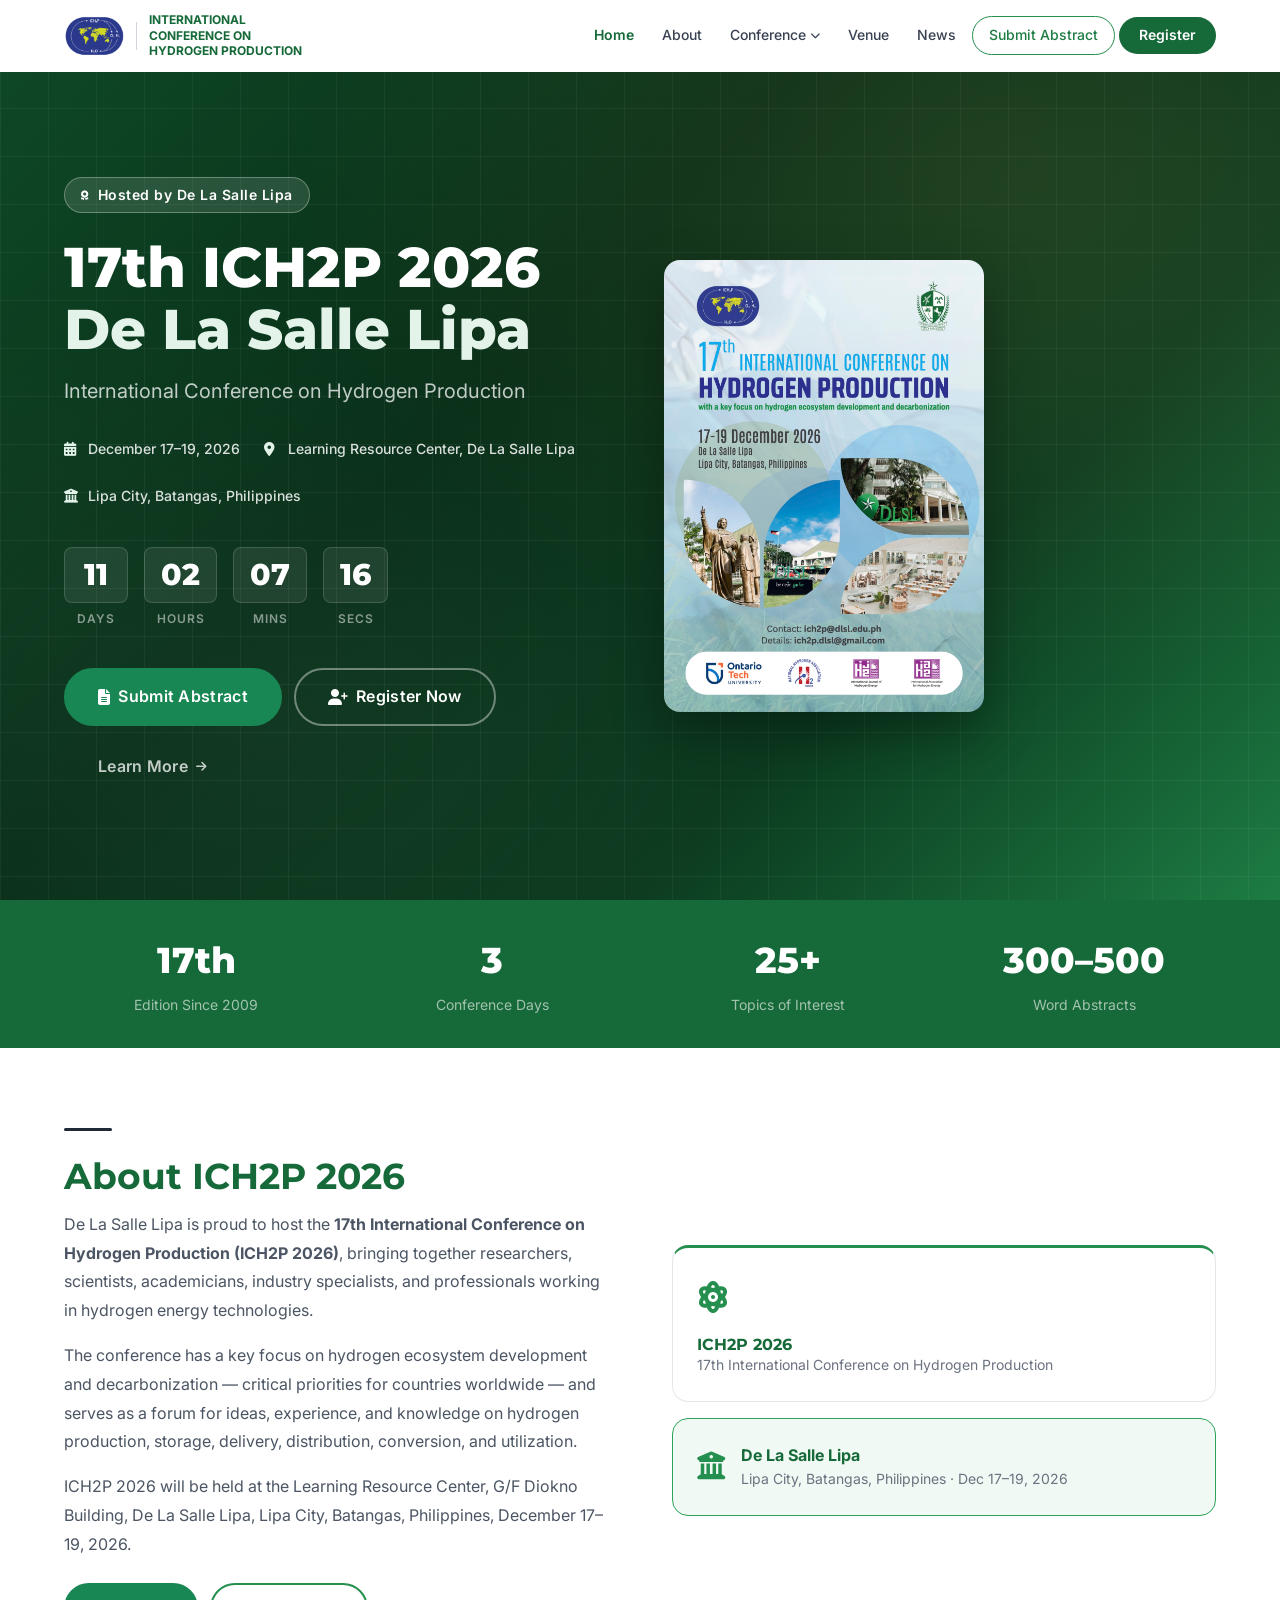
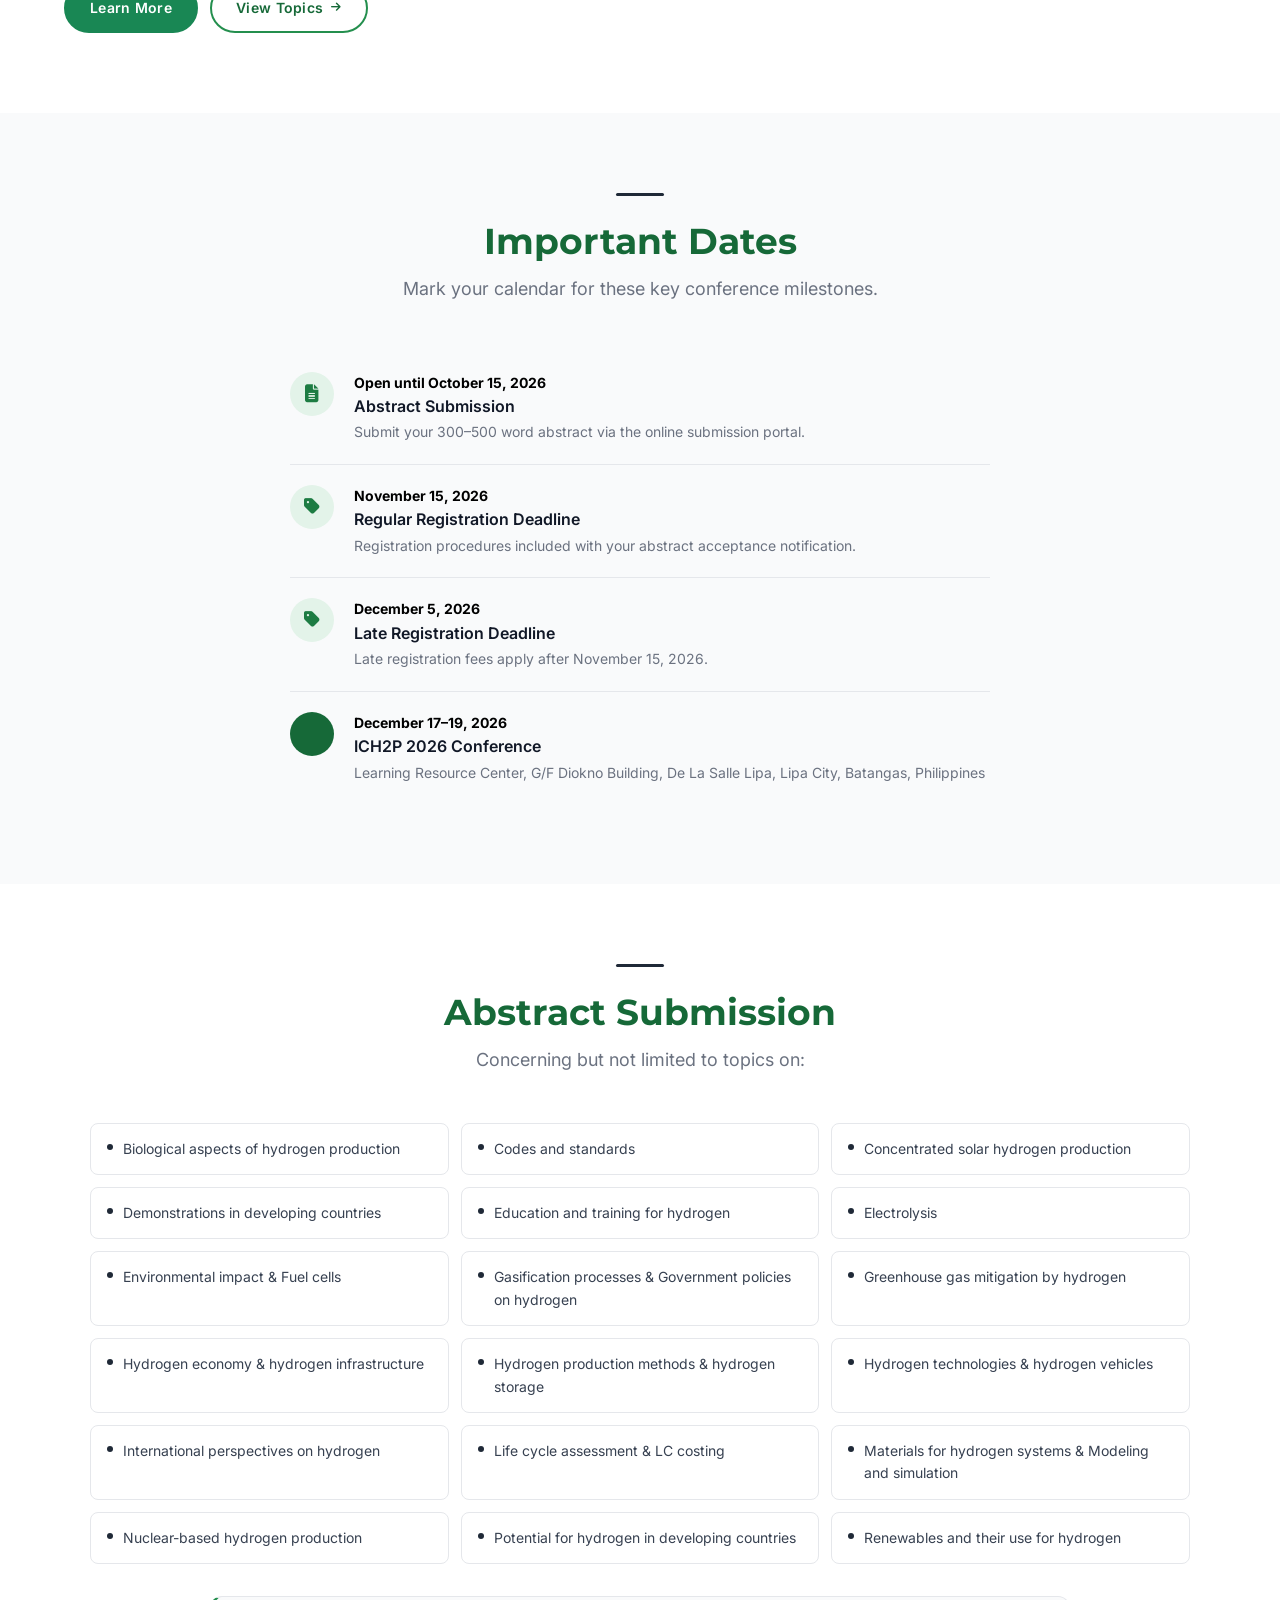
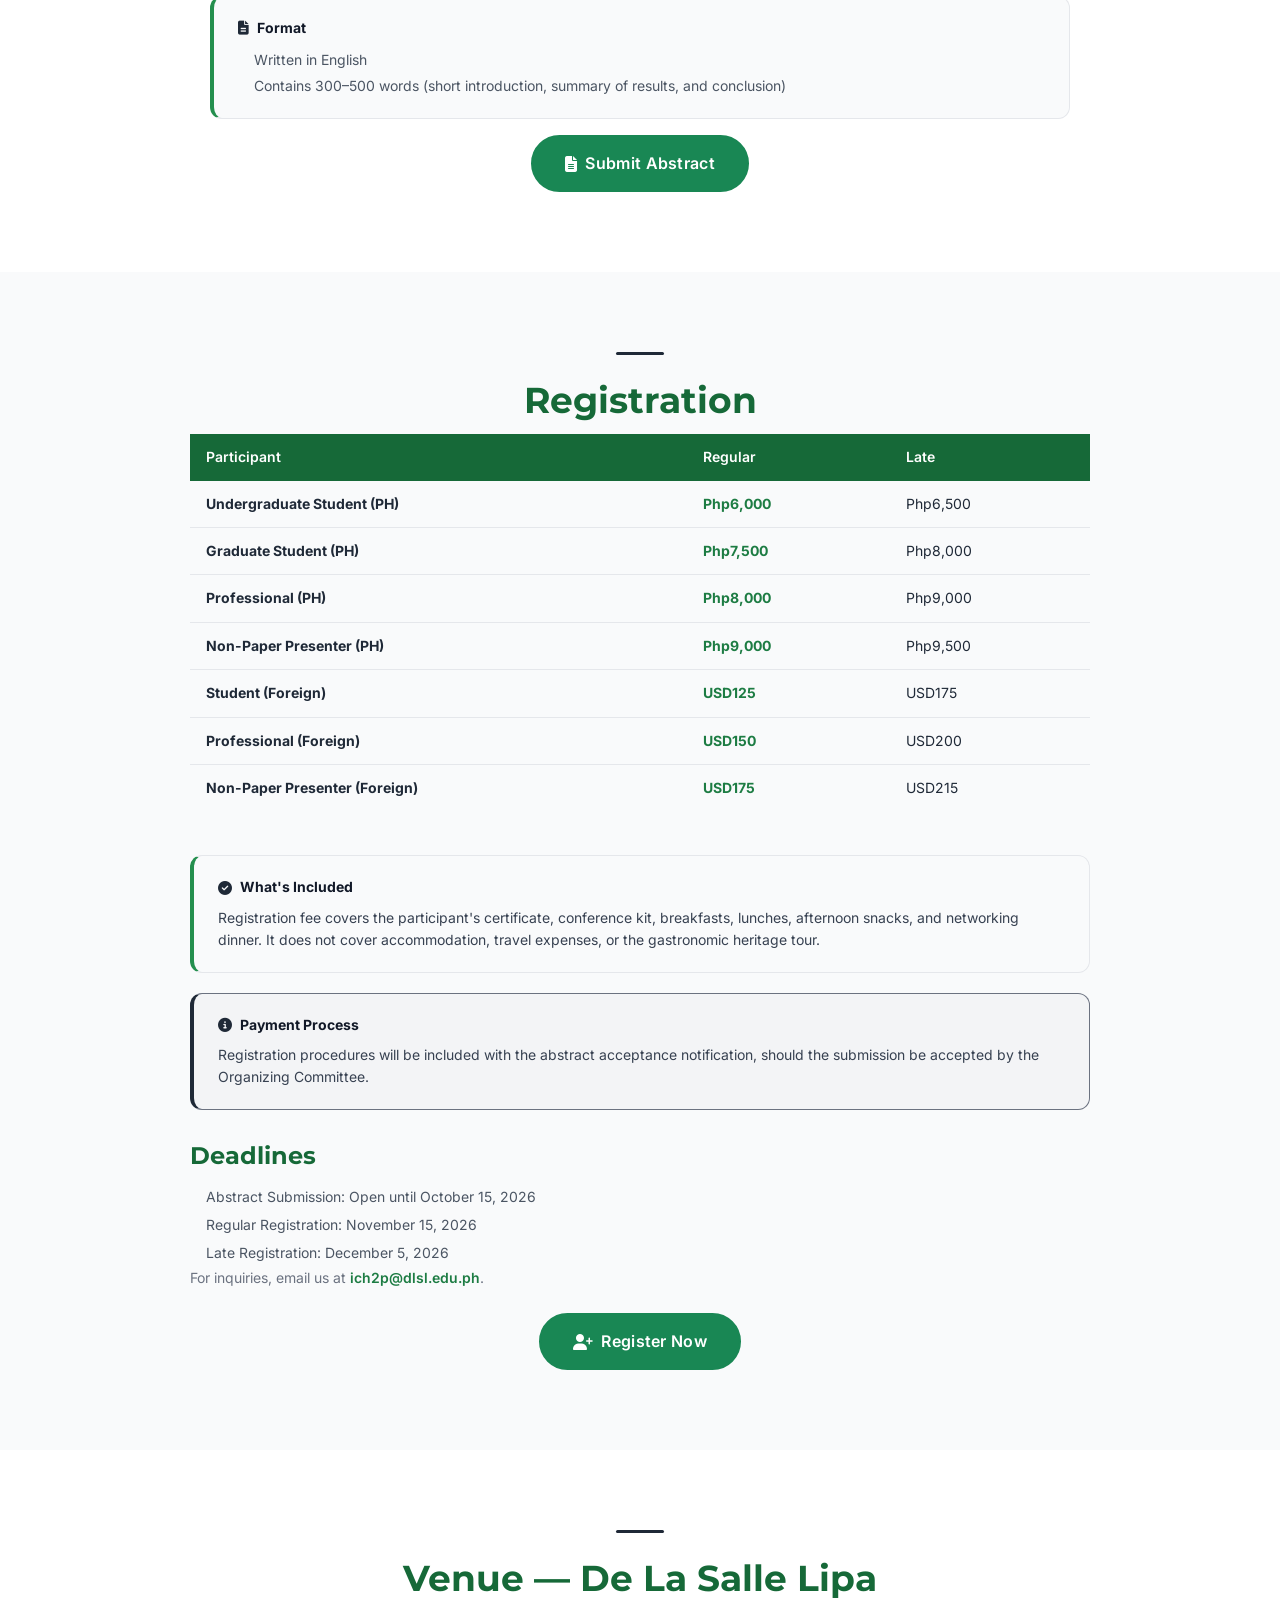
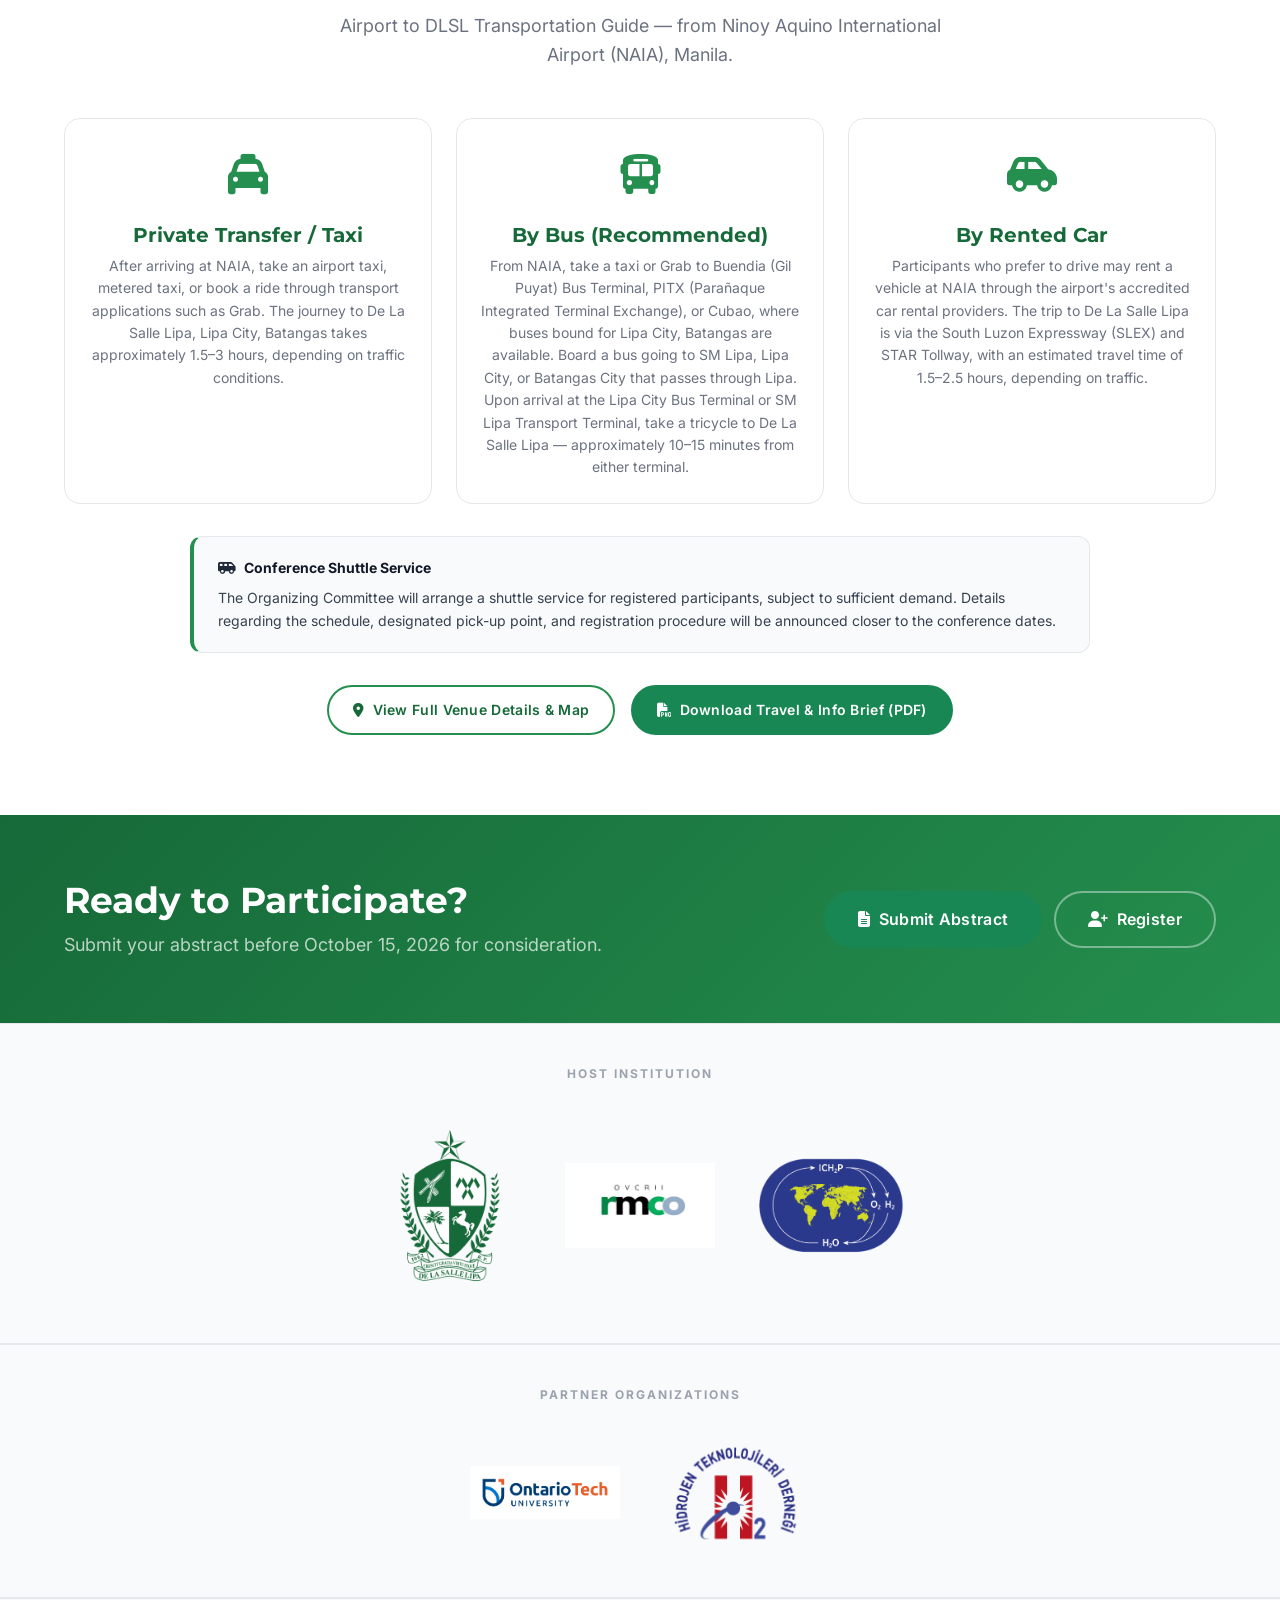
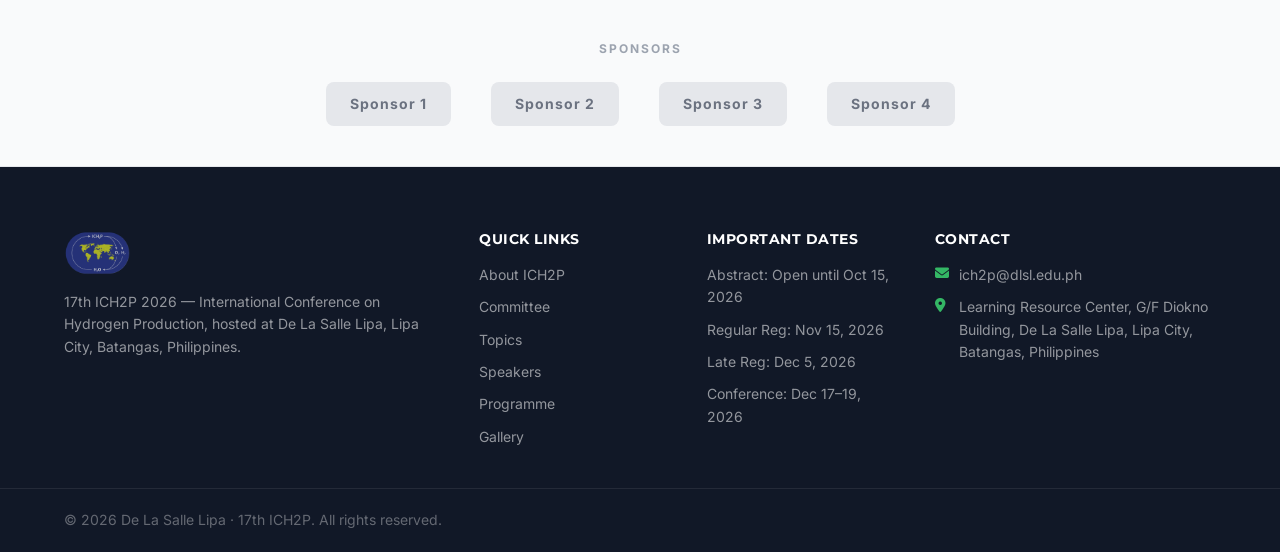
==== commit b01c8af4: "Add Travel & Info Brief PDF download link Adds a "Download Travel & Info Brief (PDF)" button pointin" ====
--- a/index.html
+++ b/index.html
@@ -394,9 +394,12 @@
       The Organizing Committee will arrange a shuttle service for registered participants, subject to sufficient demand. Details regarding the schedule, designated pick-up point, and registration procedure will be announced closer to the conference dates.
     </div>
 
-    <div style="text-align:center;margin-top:32px;">
+    <div style="text-align:center;margin-top:32px;display:flex;gap:16px;justify-content:center;flex-wrap:wrap;">
       <a href="venue.html" class="btn btn-outline-green">
         <i class="fas fa-map-marker-alt"></i> View Full Venue Details &amp; Map
+      </a>
+      <a href="travelandinfo.pdf" target="_blank" rel="noopener" class="btn btn-green">
+        <i class="fas fa-file-pdf"></i> Download Travel &amp; Info Brief (PDF)
       </a>
     </div>
   </div>
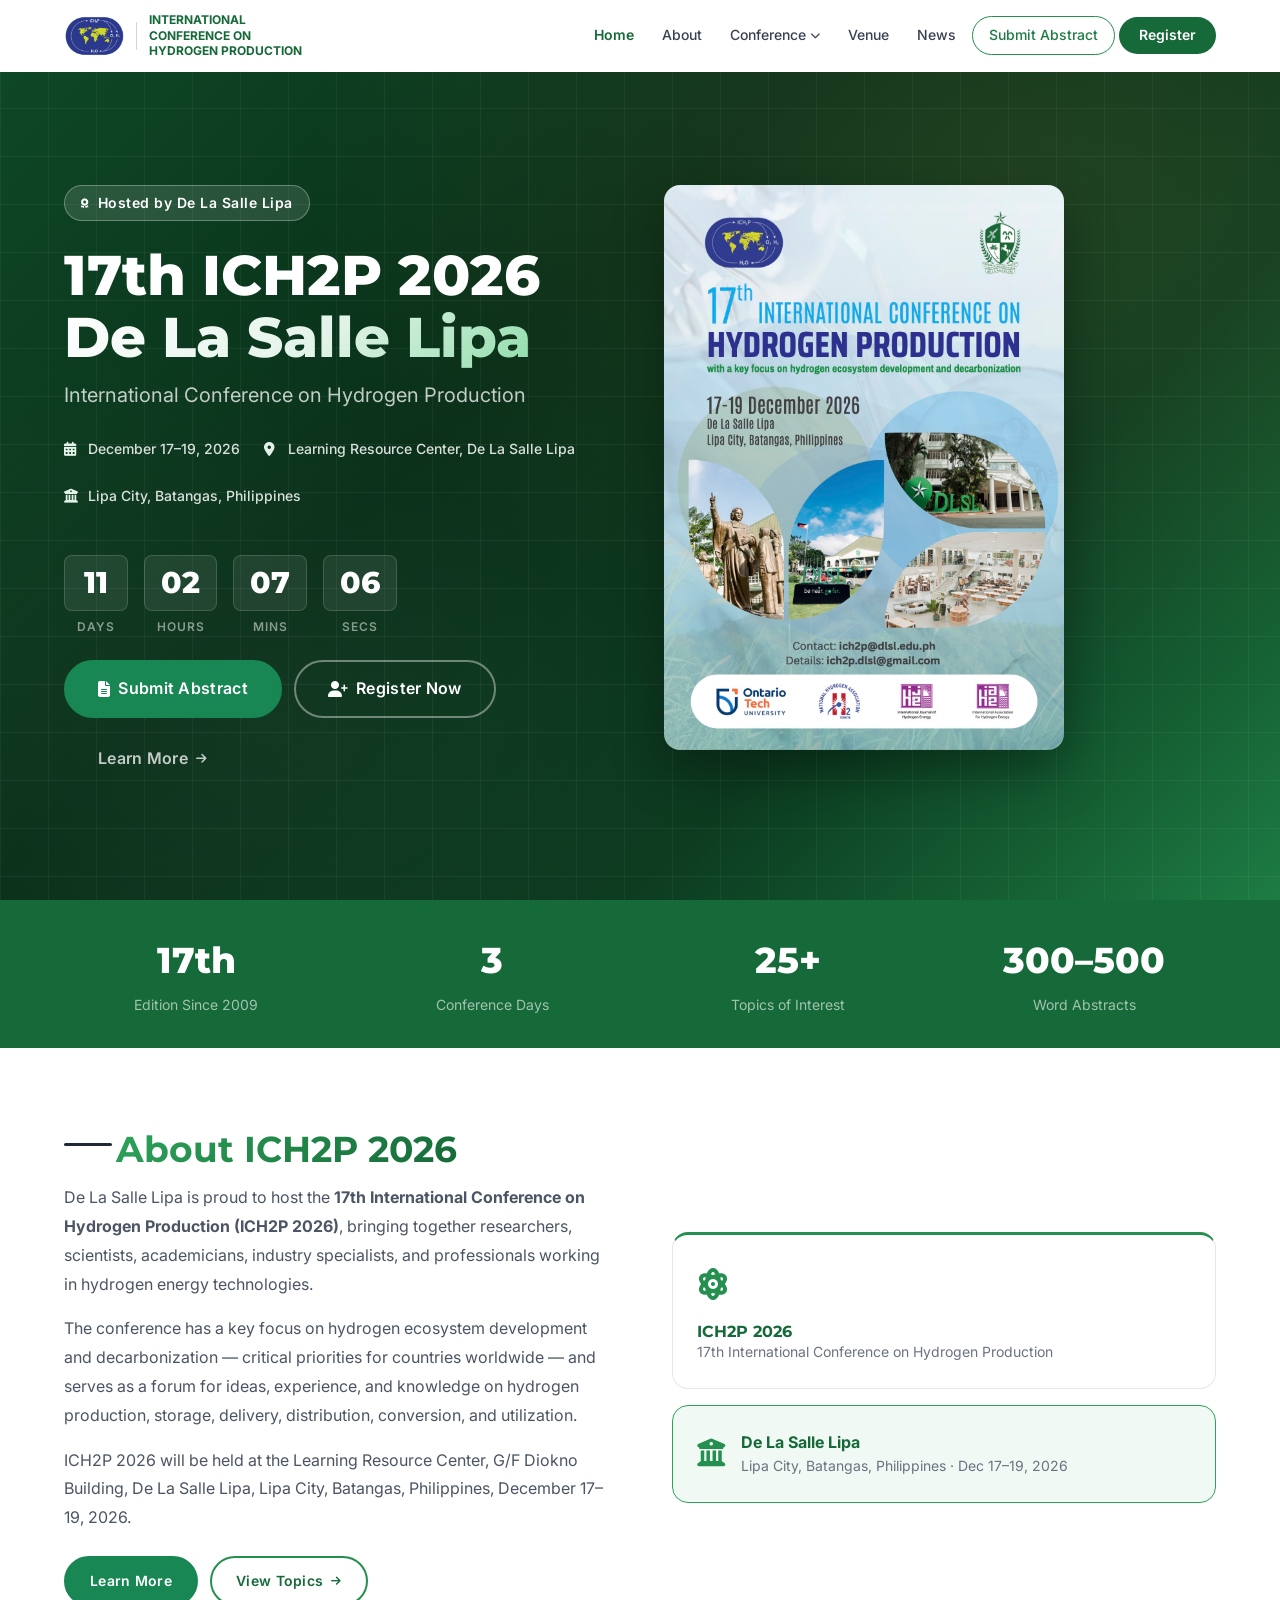
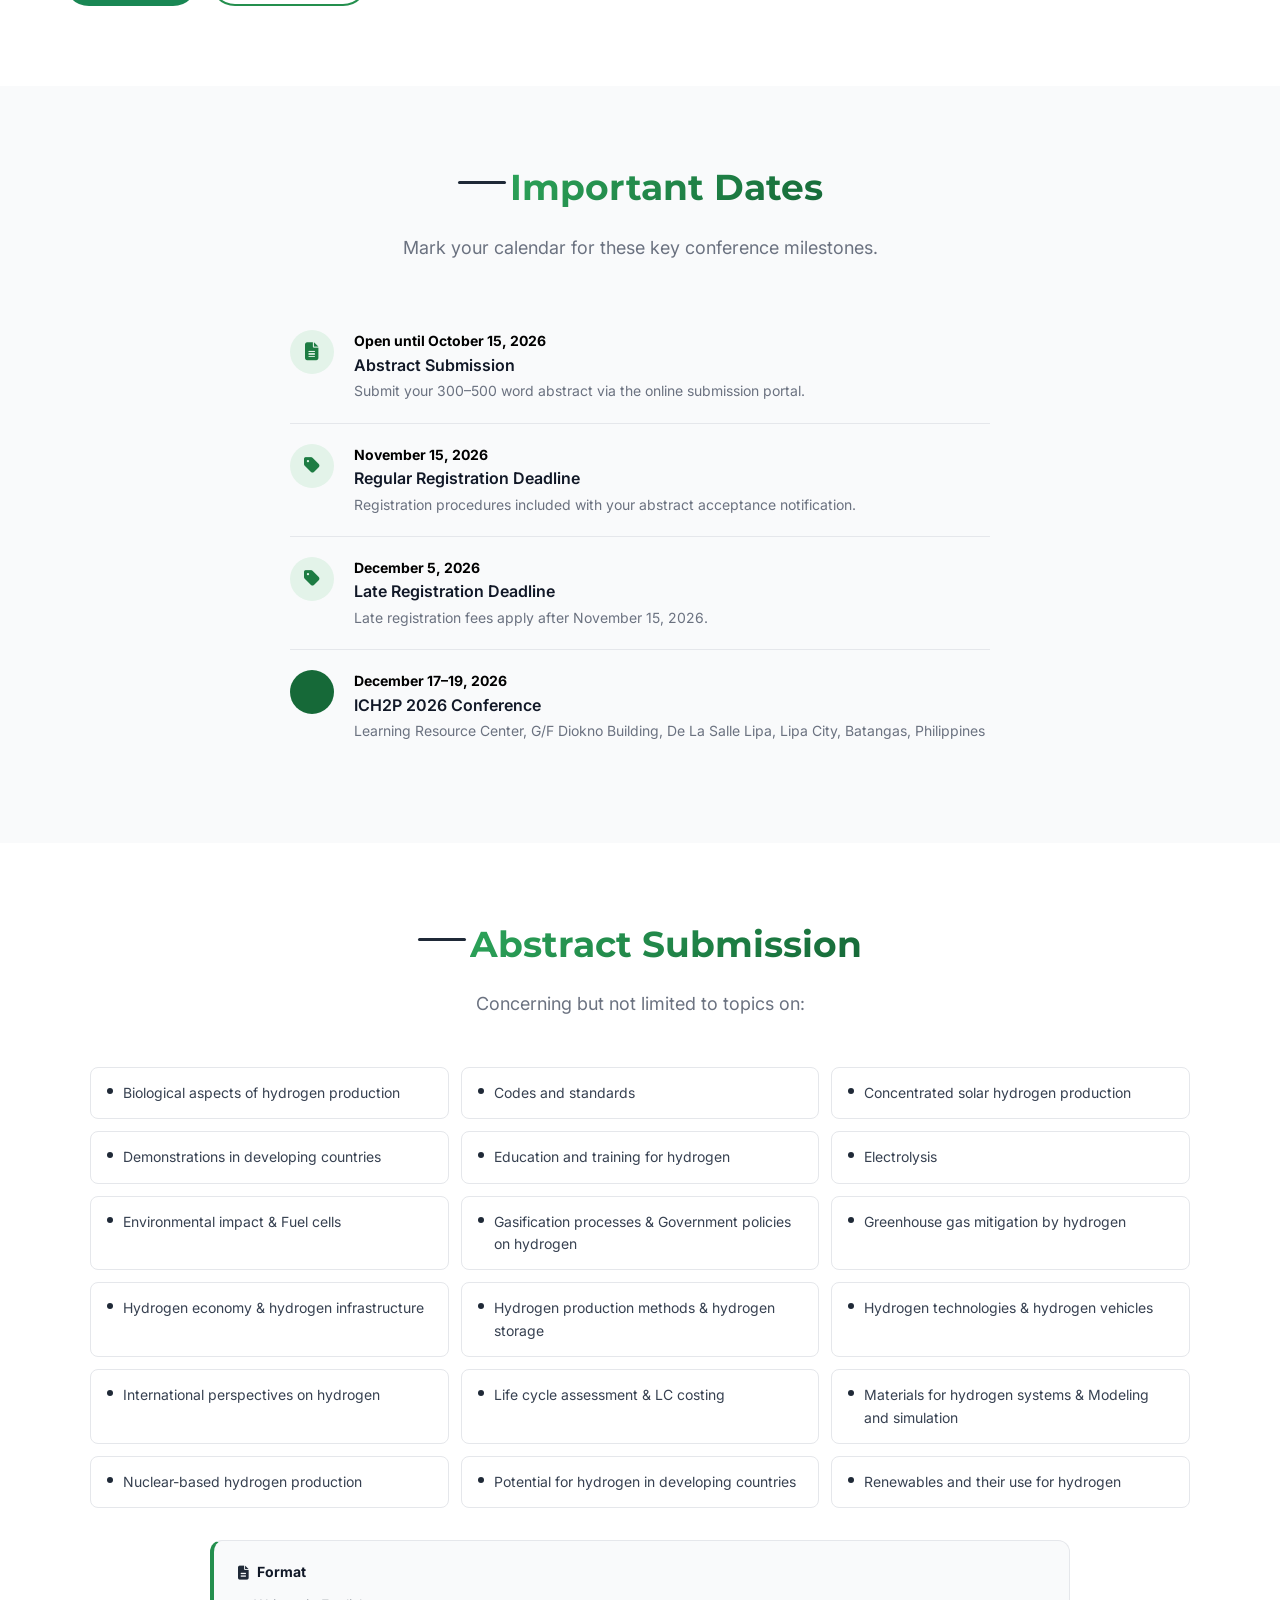
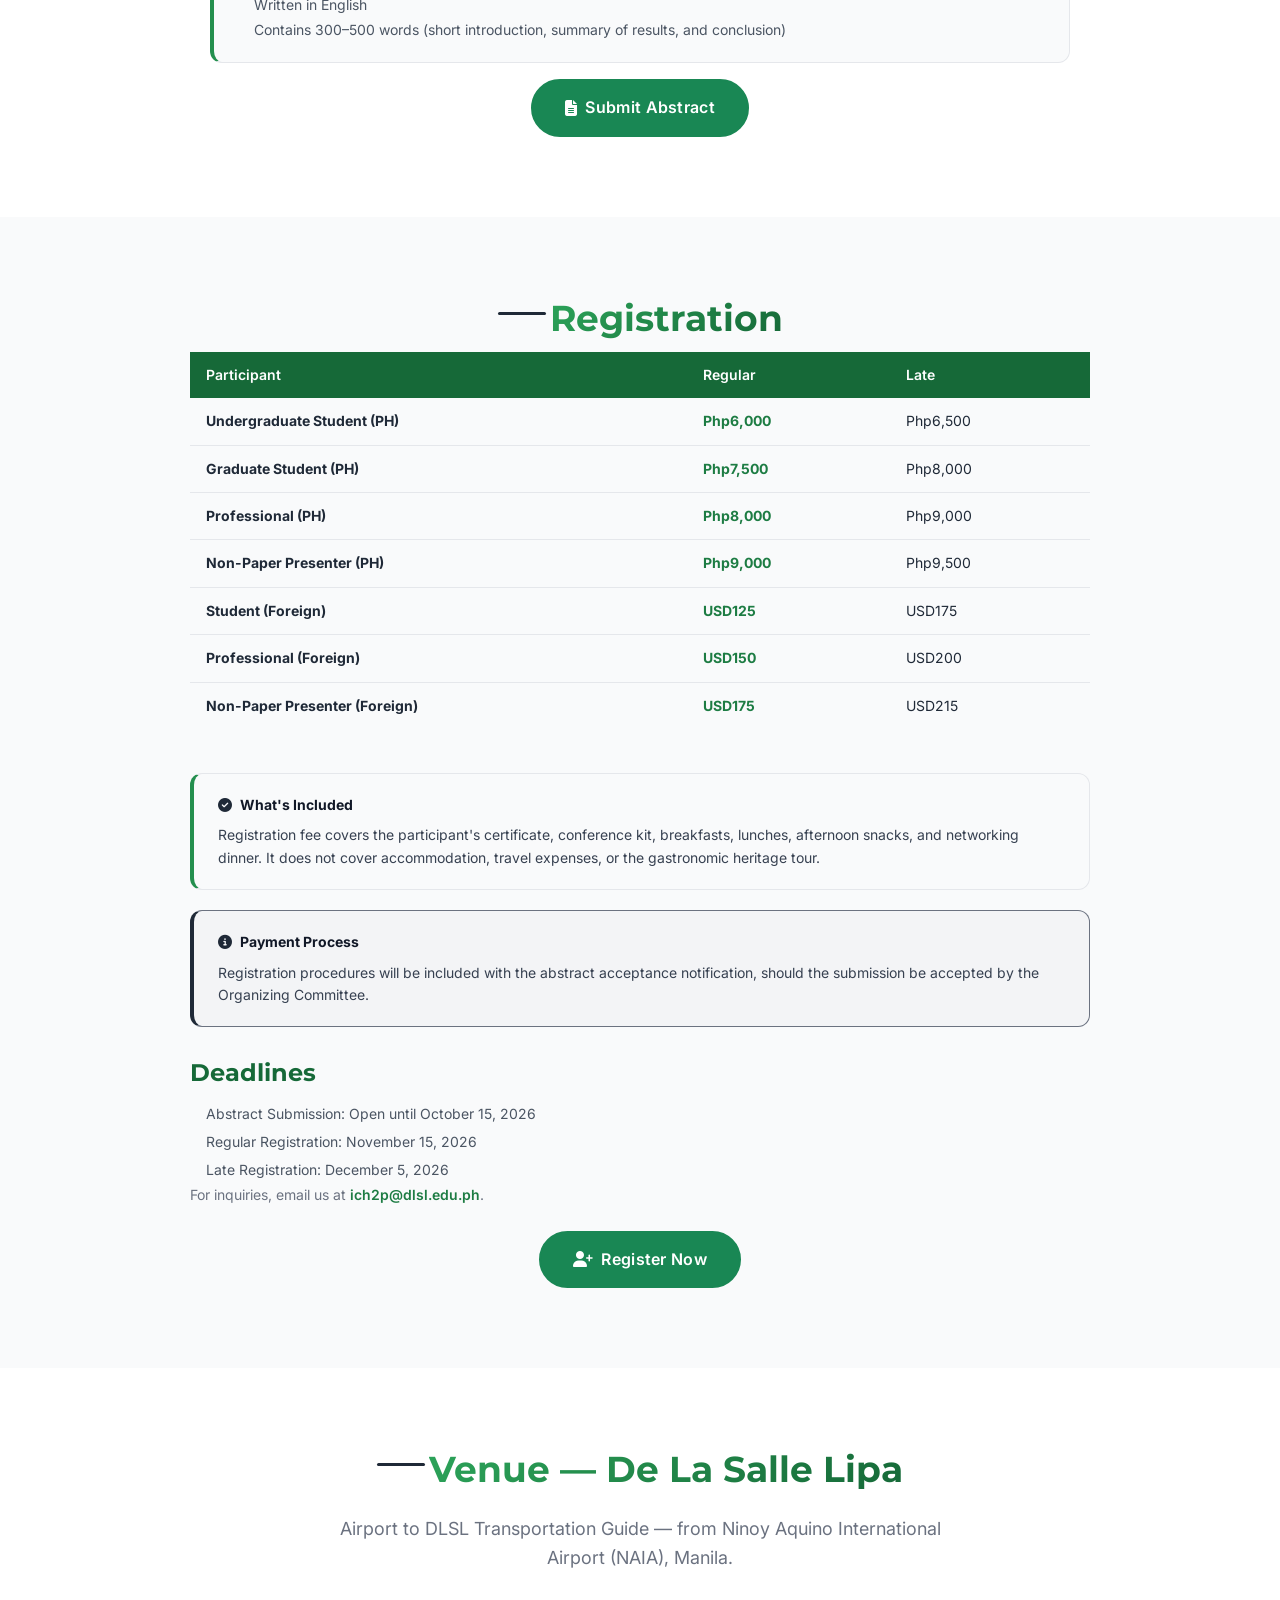
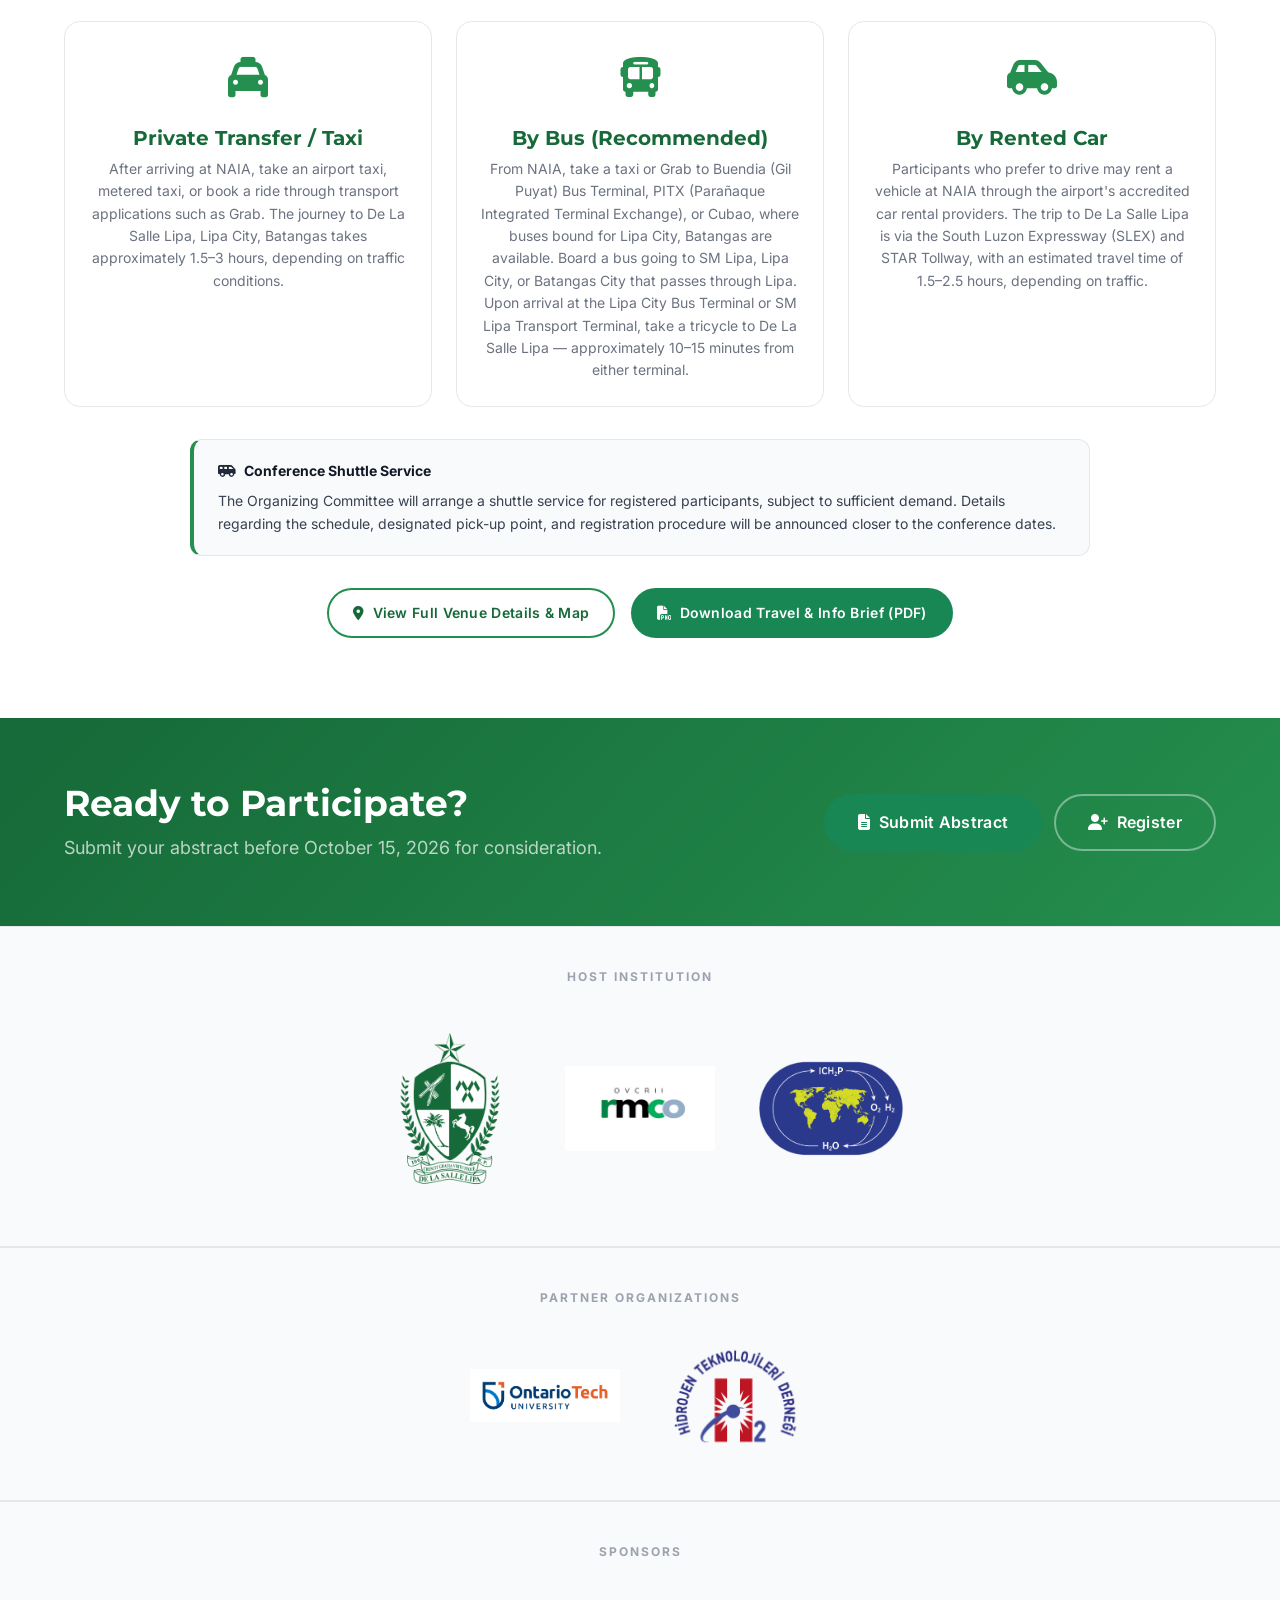
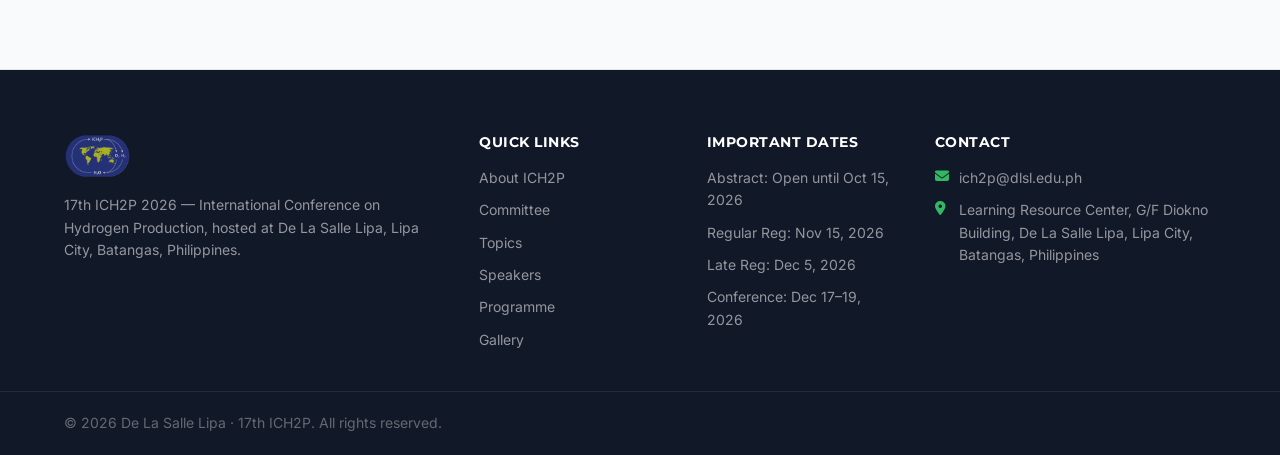
==== commit b7f42ef5: "Rebalance hero layout and add gradient text to headings Hero: top-align the poster with the text col" ====
--- a/index.html
+++ b/index.html
@@ -52,7 +52,7 @@
 <section class="hero" id="heroSection">
   <div class="hero-grid"></div>
   <div class="container">
-    <div class="grid-2" style="align-items:center;gap:48px;">
+    <div class="grid-2" style="align-items:flex-start;gap:48px;">
     <div class="hero-content">
       <div class="hero-badge">
         <i class="fas fa-award"></i> Hosted by De La Salle Lipa
@@ -95,7 +95,7 @@
       </div>
     </div>
     <div class="reveal reveal-delay-3" style="position:relative;z-index:2;text-align:center;">
-      <img id="heroPoster" src="assets/poster-ich2p-2026-full.jpg" alt="17th ICH2P 2026 official poster — December 17–19, 2026, De La Salle Lipa, Lipa City, Batangas, Philippines" style="max-width:320px;width:100%;height:auto;border-radius:var(--r-xl);box-shadow:0 20px 50px rgba(0,0,0,0.35);transition:transform 0.2s ease-out;">
+      <img id="heroPoster" src="assets/poster-ich2p-2026-full.jpg" alt="17th ICH2P 2026 official poster — December 17–19, 2026, De La Salle Lipa, Lipa City, Batangas, Philippines" style="max-width:400px;width:100%;height:auto;border-radius:var(--r-xl);box-shadow:0 20px 50px rgba(0,0,0,0.35);transition:transform 0.2s ease-out;">
     </div>
     </div>
   </div>
--- a/css/style.css
+++ b/css/style.css
@@ -20,6 +20,10 @@
   --g-deep1: #0F4A27;
   --g-deep2: #0B3A1F;
   --g-deep3: #082E18;
+  /* Shared gradient-text recipes — reused on every dark-bg heading (hero, page
+     headers) and every light-bg heading (section titles) for a consistent look. */
+  --gradient-heading-dark: linear-gradient(135deg, var(--white) 0%, var(--g100) 55%, #8FDDAA 100%);
+  --gradient-heading-light: linear-gradient(135deg, var(--g600) 0%, var(--g900) 100%);
   /* Primary CTA button (Submit Abstract, Register, etc.) — distinct from the
      brand green shades above; default/hover/pressed states. */
   --btn-green:        #198754;
@@ -122,9 +126,15 @@
 p:last-child { margin-bottom: 0; }
 
 .section-title {
+  display: inline-block;
+  max-width: 100%;
   font-size: clamp(1.75rem, 4vw, var(--text-4xl));
-  color: var(--g900);
   margin-bottom: 12px;
+  background: var(--gradient-heading-light);
+  -webkit-background-clip: text;
+  background-clip: text;
+  -webkit-text-fill-color: transparent;
+  color: transparent;
 }
 .section-subtitle {
   font-size: var(--text-lg);
@@ -402,13 +412,19 @@
   font-weight: 800;
   color: var(--white);
   line-height: 1.1;
-  margin-bottom: 16px;
-}
-.hero-title .highlight { color: var(--g100); }
+  margin-bottom: 12px;
+}
+.hero-title .highlight {
+  background: var(--gradient-heading-dark);
+  -webkit-background-clip: text;
+  background-clip: text;
+  -webkit-text-fill-color: transparent;
+  color: transparent;
+}
 .hero-subtitle {
   font-size: var(--text-xl);
   color: rgba(255,255,255,0.75);
-  margin-bottom: 32px;
+  margin-bottom: 28px;
   max-width: 600px;
   line-height: 1.5;
 }
@@ -416,7 +432,7 @@
   display: flex;
   flex-wrap: wrap;
   gap: 24px;
-  margin-bottom: 40px;
+  margin-bottom: 48px;
 }
 .hero-meta-item {
   display: flex;
@@ -438,7 +454,7 @@
 .hero-countdown {
   display: flex;
   gap: 16px;
-  margin-bottom: 40px;
+  margin-bottom: 24px;
   flex-wrap: wrap;
 }
 .countdown-unit {
@@ -497,9 +513,15 @@
 .page-breadcrumb a:hover { color: var(--g100); }
 .page-breadcrumb i { font-size: 10px; }
 .page-header h1 {
-  color: var(--white);
+  display: inline-block;
+  max-width: 100%;
   font-size: clamp(1.75rem, 4vw, var(--text-4xl));
   margin-bottom: 12px;
+  background: var(--gradient-heading-dark);
+  -webkit-background-clip: text;
+  background-clip: text;
+  -webkit-text-fill-color: transparent;
+  color: transparent;
 }
 .page-header .lead {
   color: rgba(255,255,255,0.70);
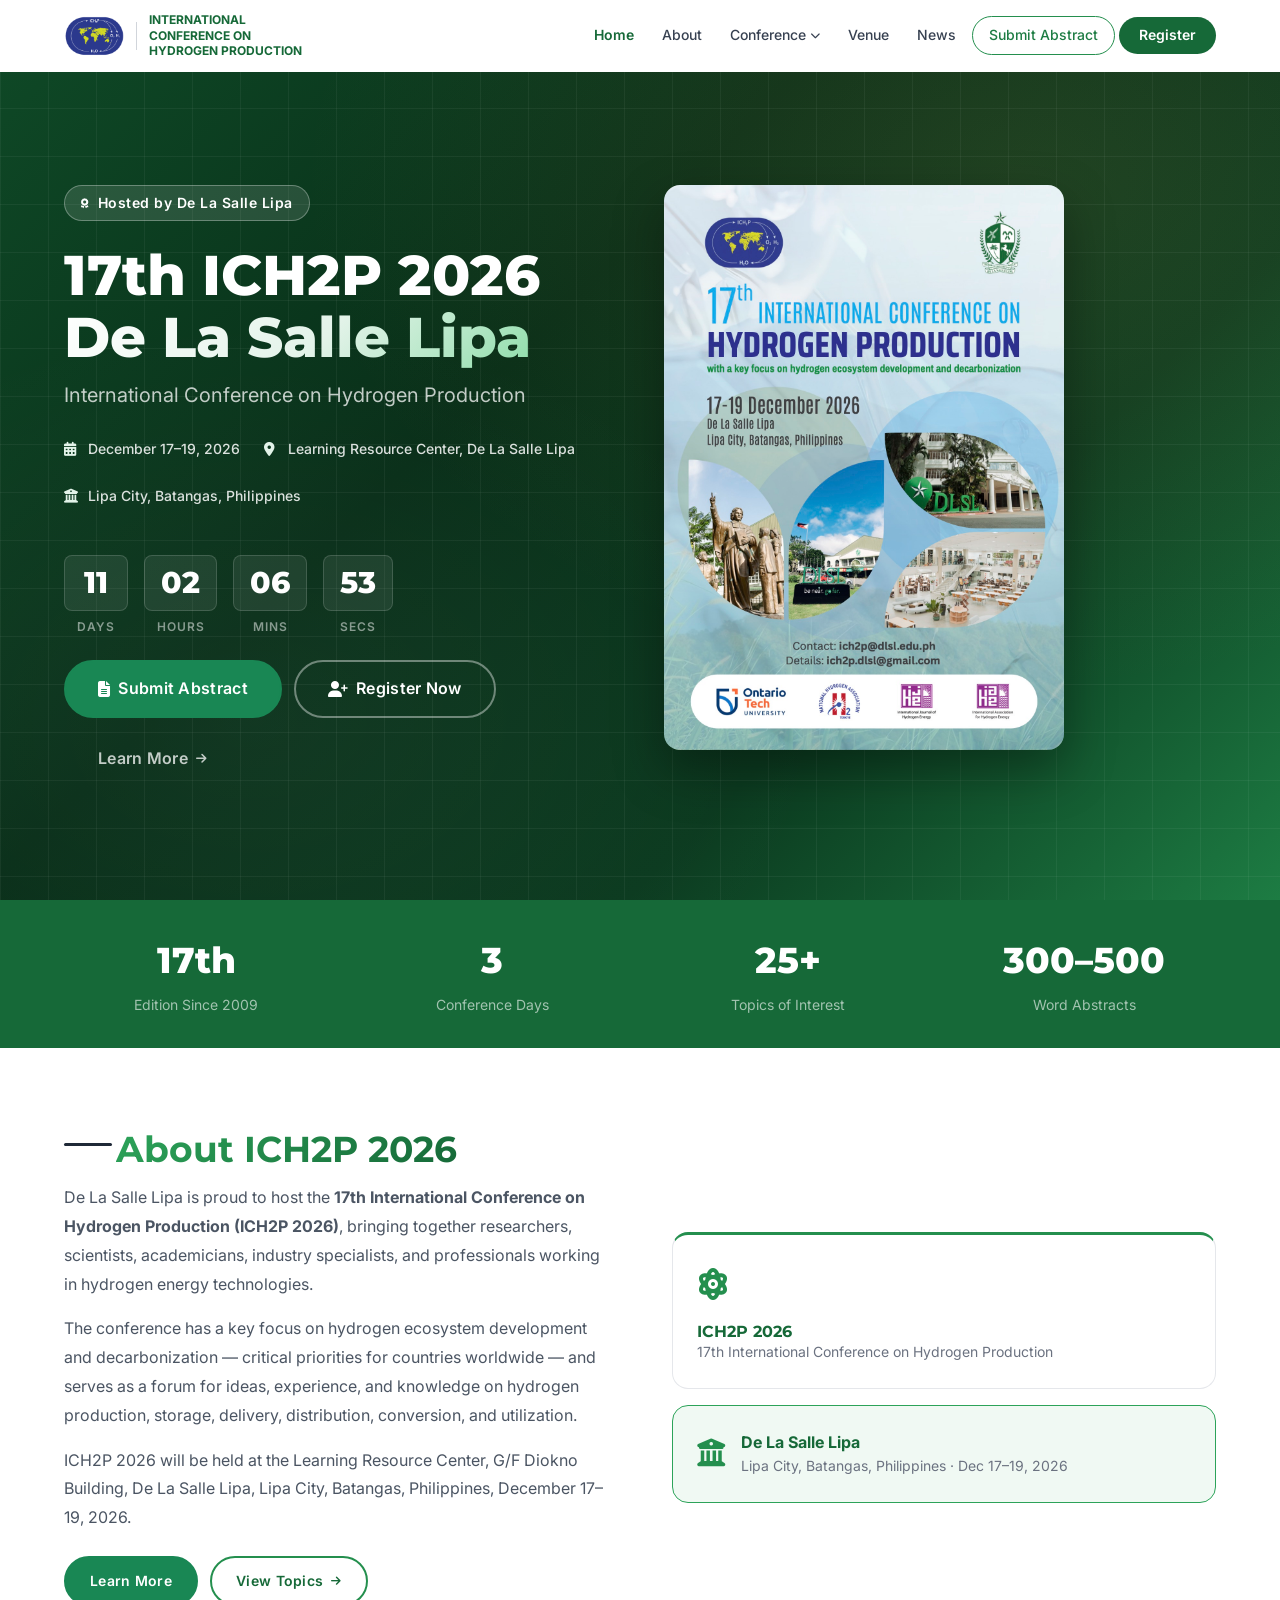
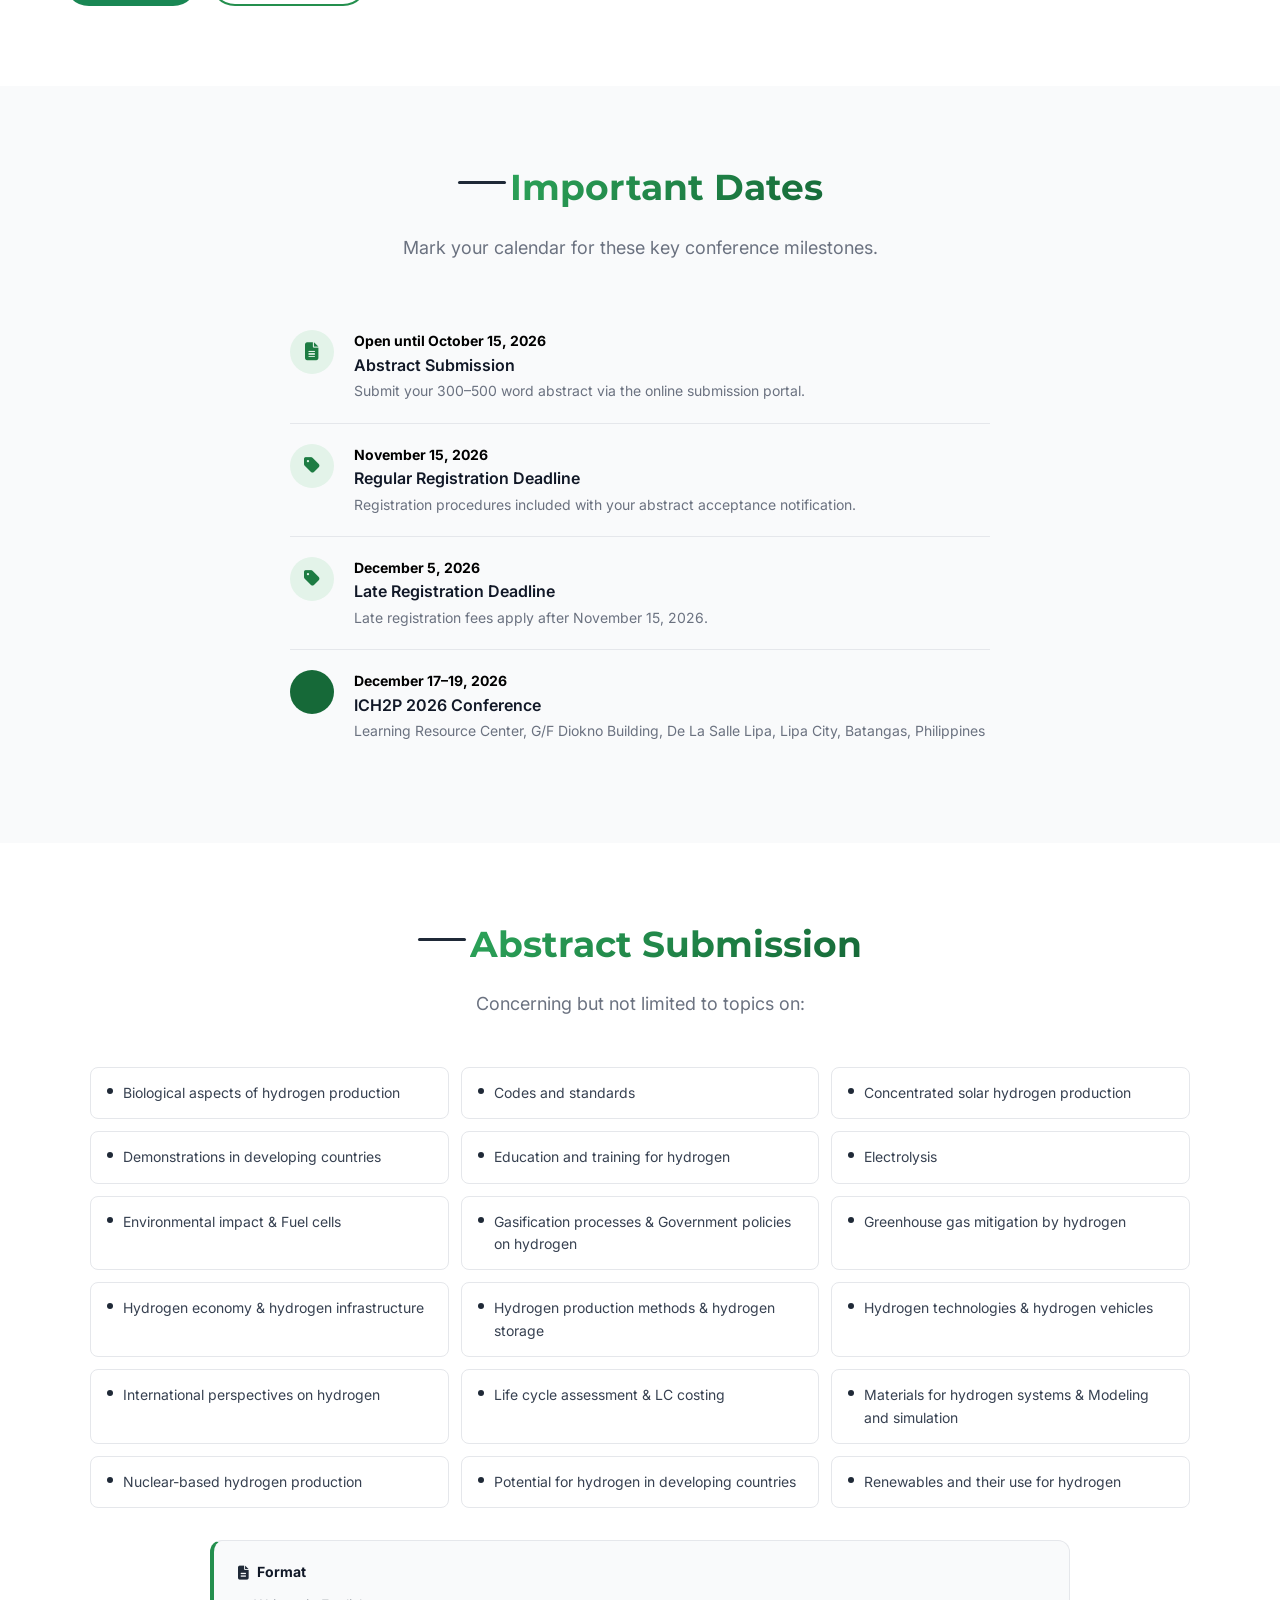
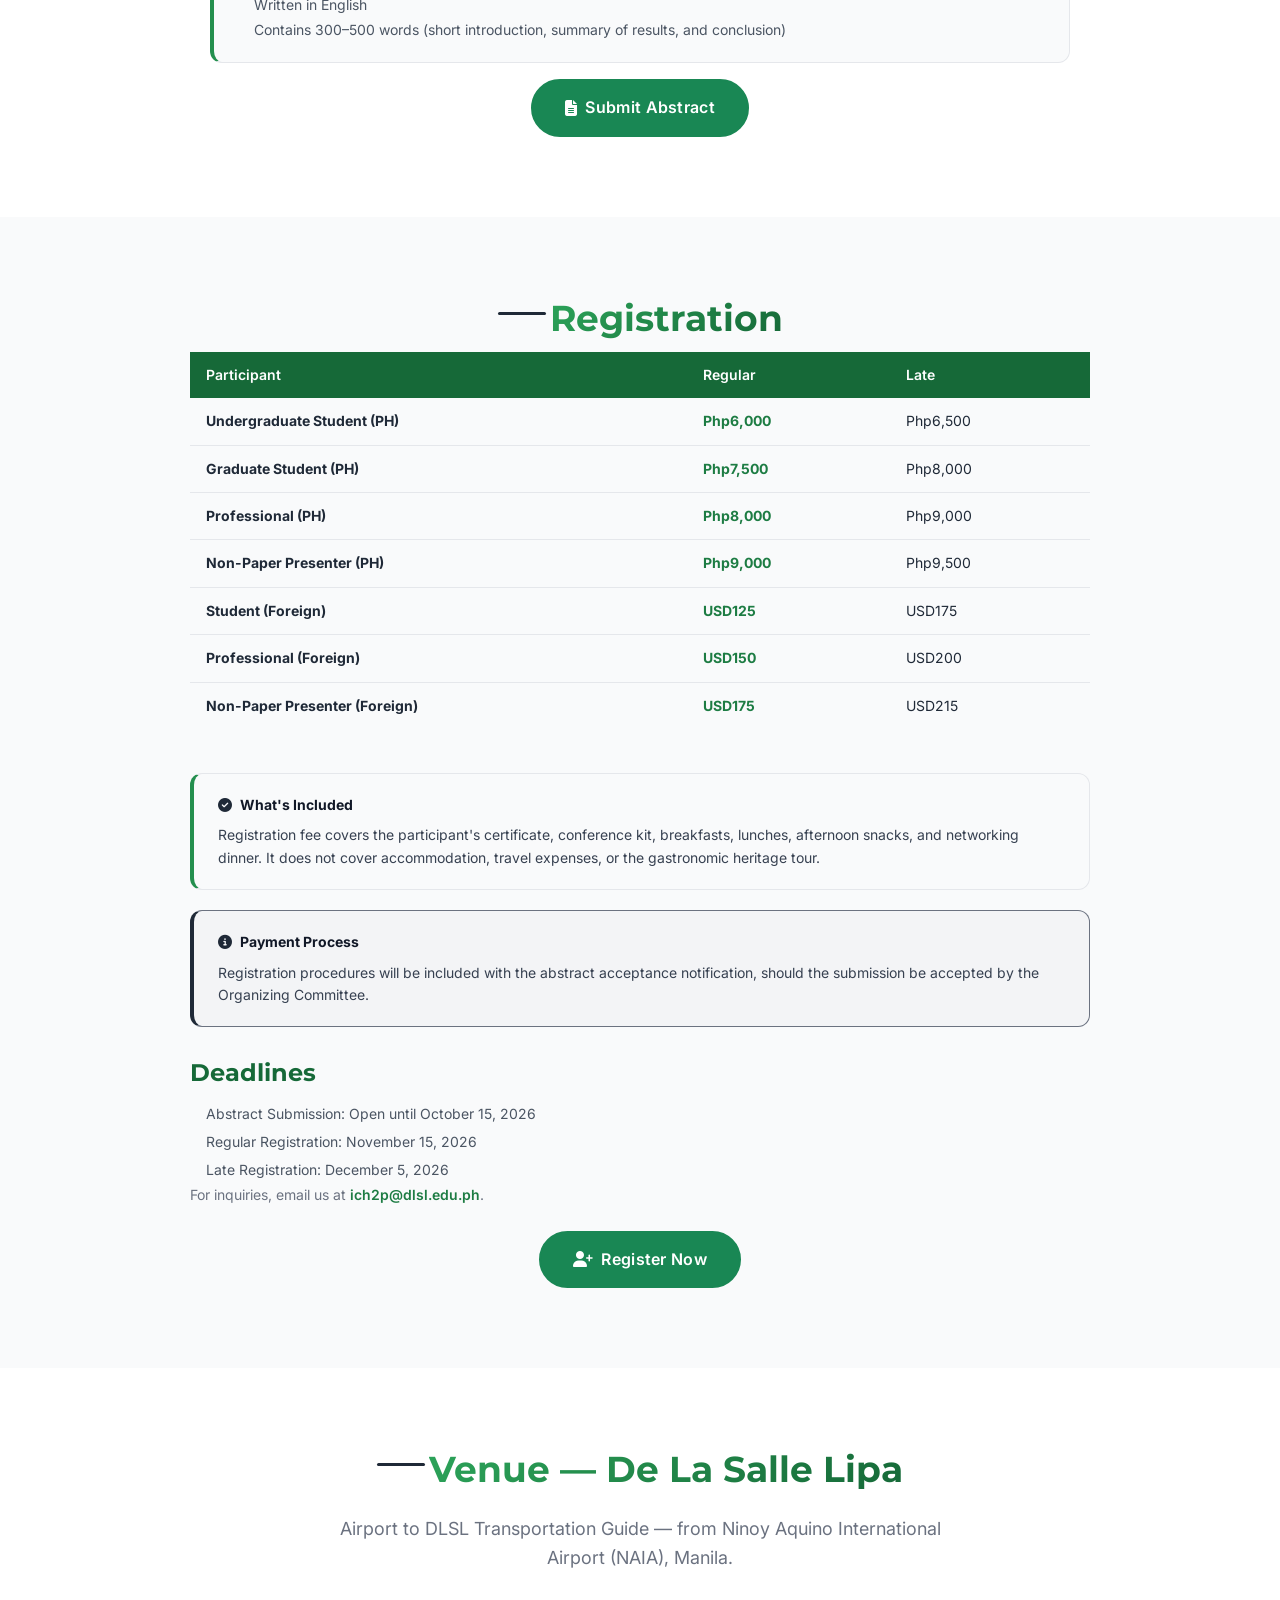
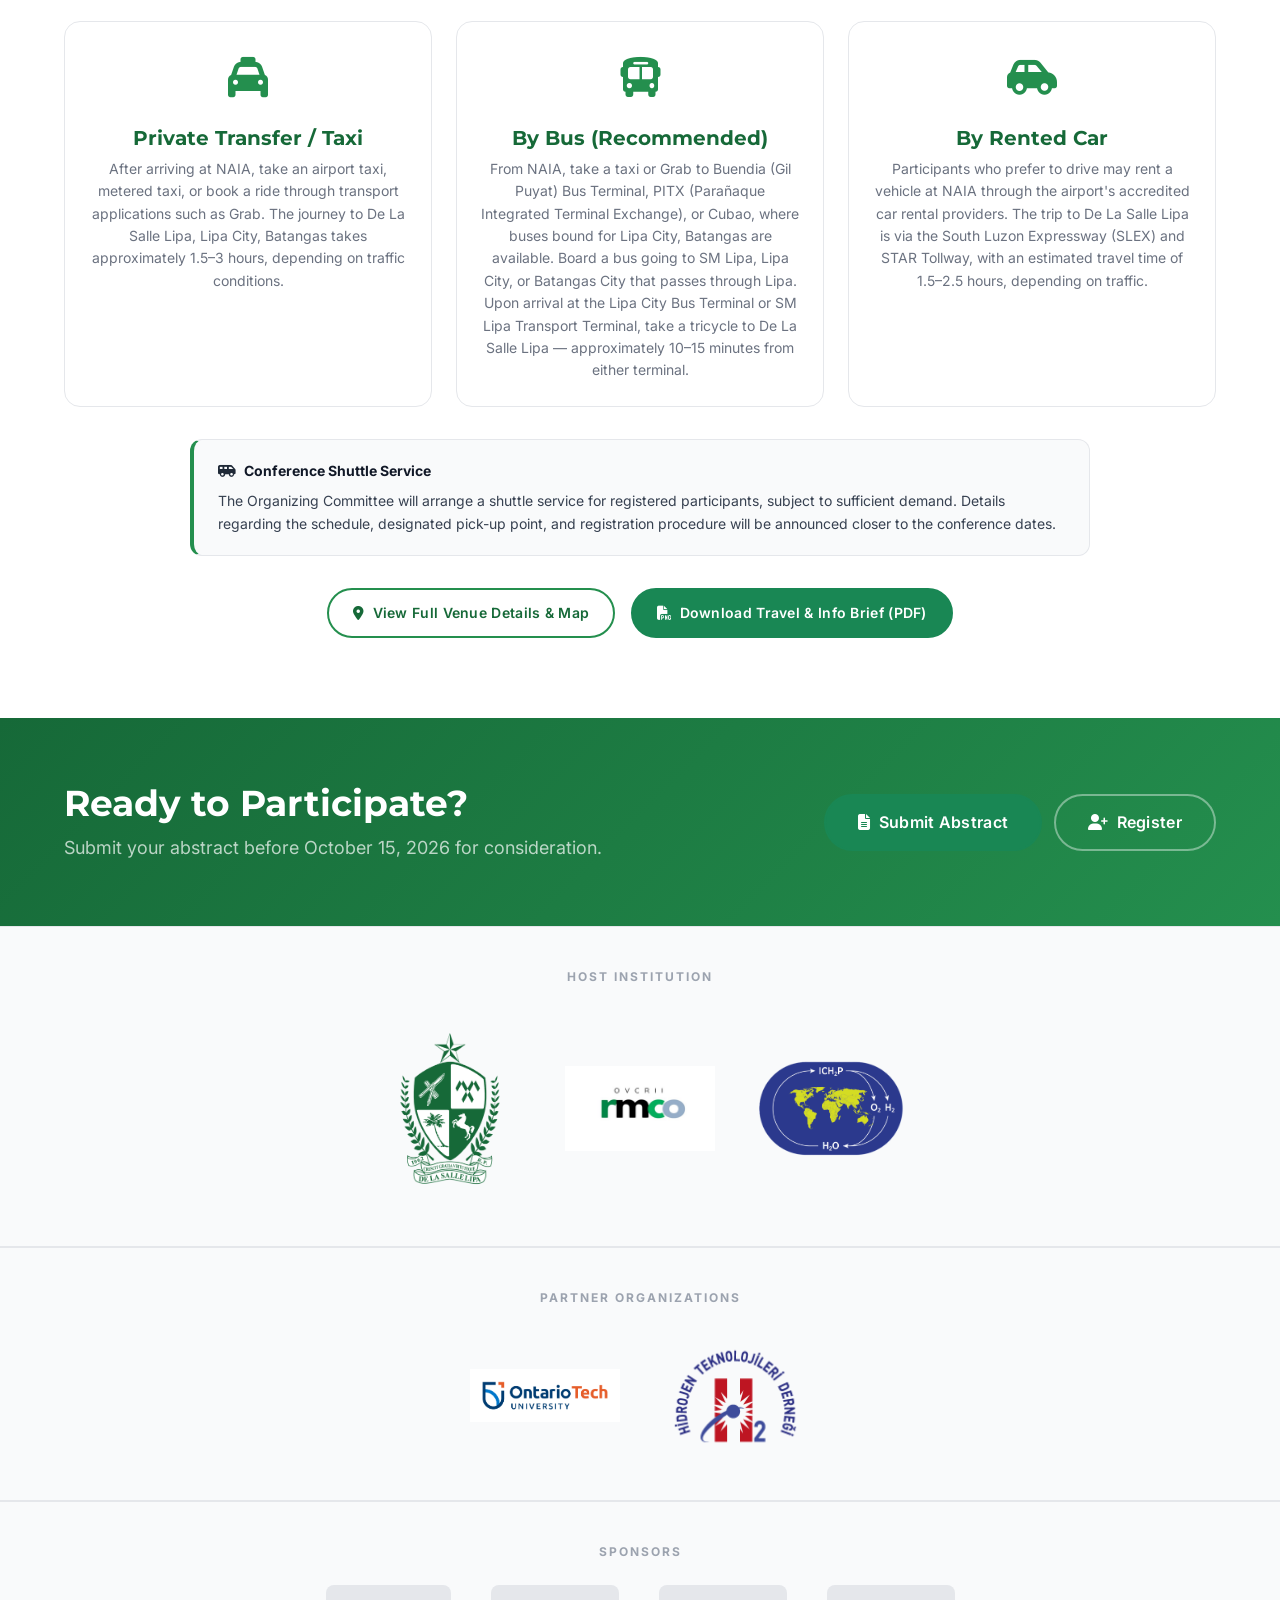
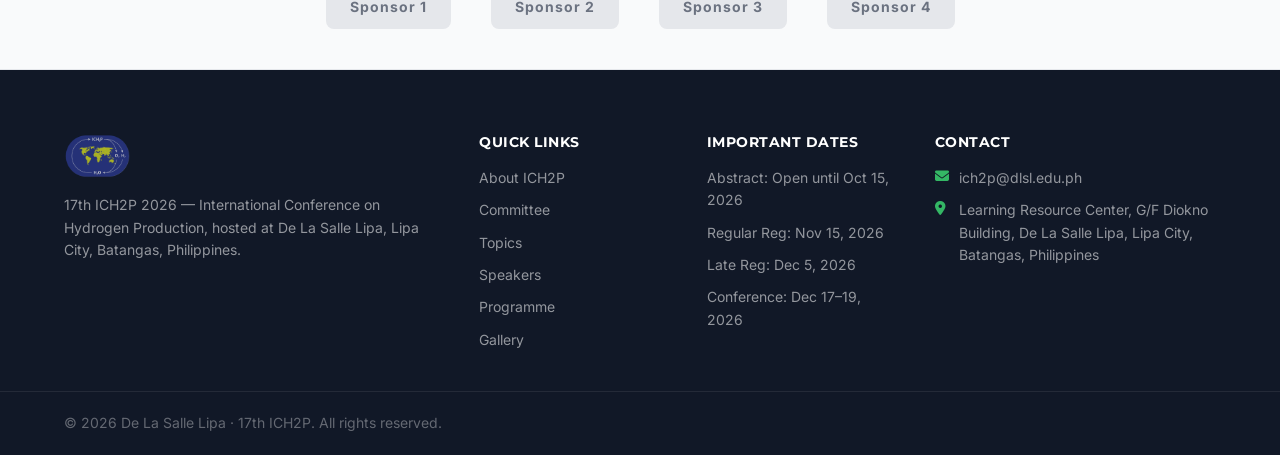
==== commit 985bf767: "Right-align hero poster instead of centering Anchors the poster to the container's right edge so it " ====
--- a/index.html
+++ b/index.html
@@ -94,7 +94,7 @@
         </a>
       </div>
     </div>
-    <div class="reveal reveal-delay-3" style="position:relative;z-index:2;text-align:center;">
+    <div class="reveal reveal-delay-3" style="position:relative;z-index:2;text-align:right;">
       <img id="heroPoster" src="assets/poster-ich2p-2026-full.jpg" alt="17th ICH2P 2026 official poster — December 17–19, 2026, De La Salle Lipa, Lipa City, Batangas, Philippines" style="max-width:400px;width:100%;height:auto;border-radius:var(--r-xl);box-shadow:0 20px 50px rgba(0,0,0,0.35);transition:transform 0.2s ease-out;">
     </div>
     </div>
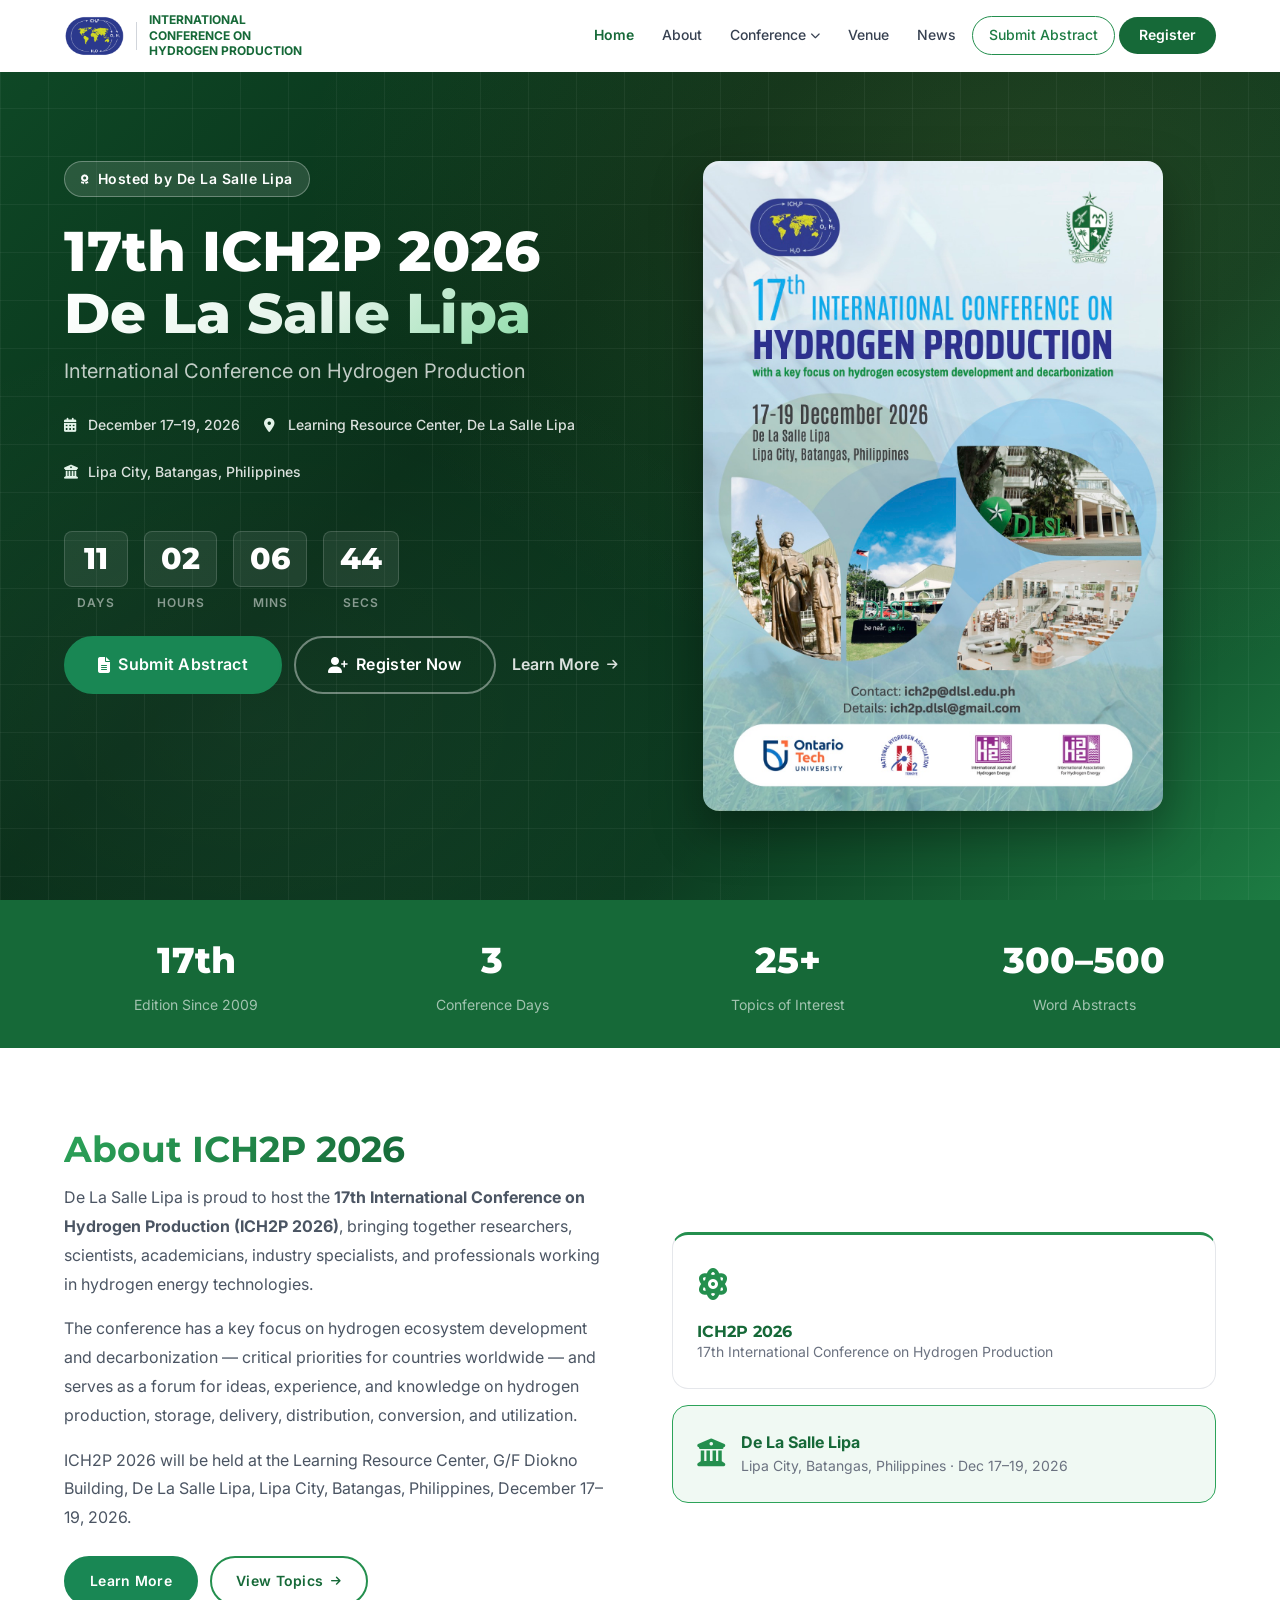
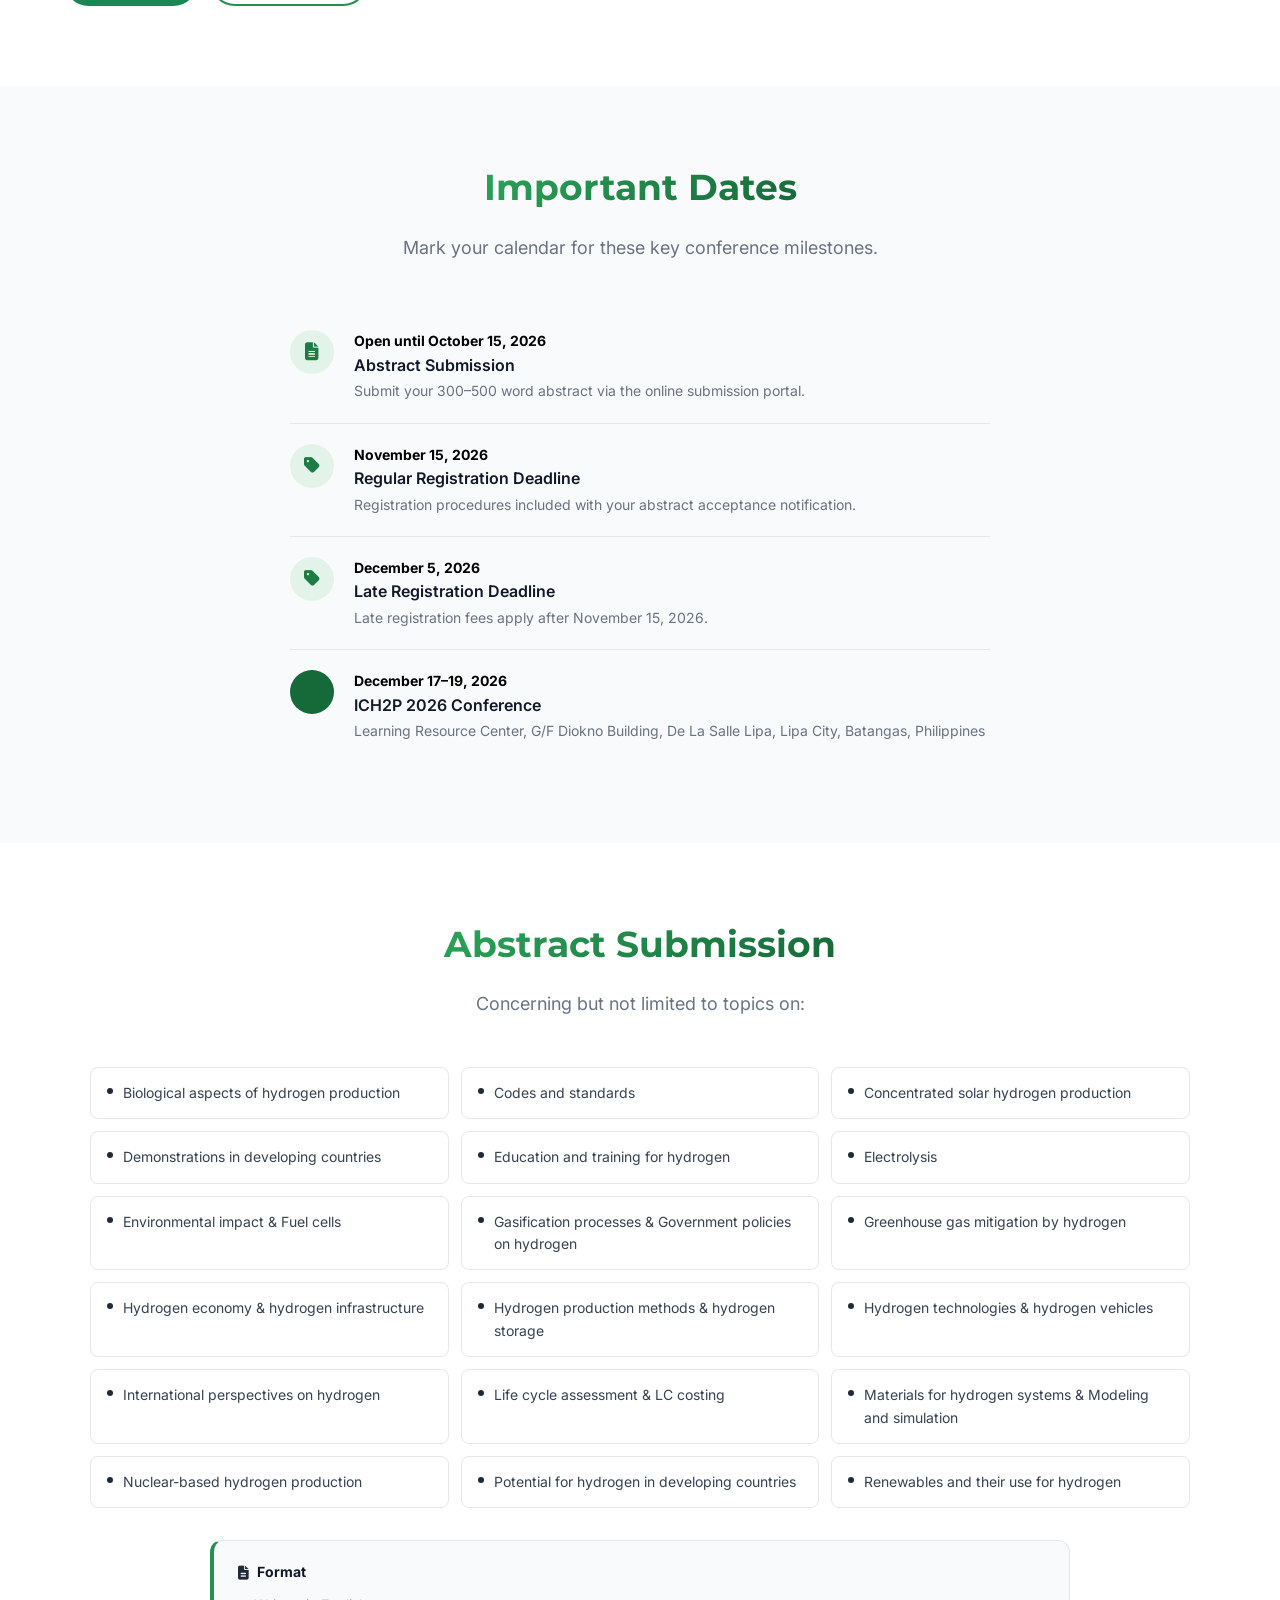
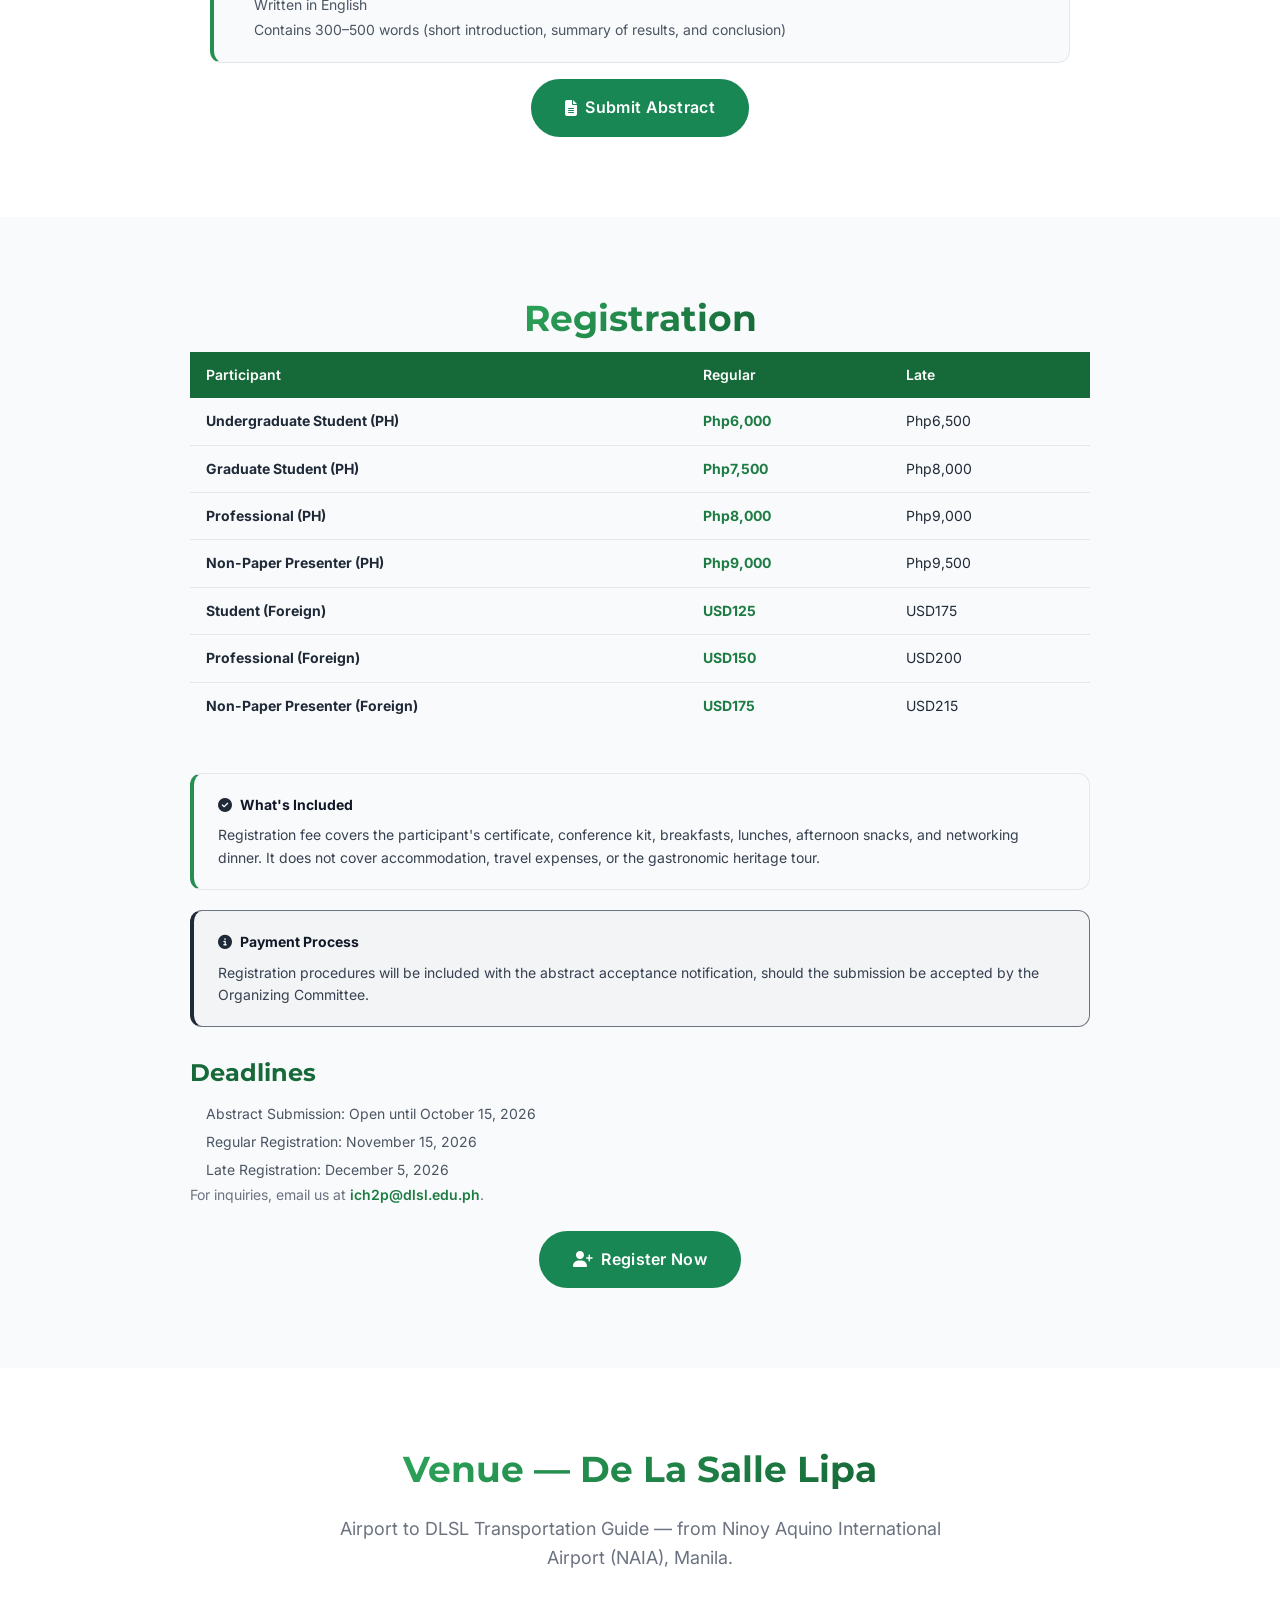
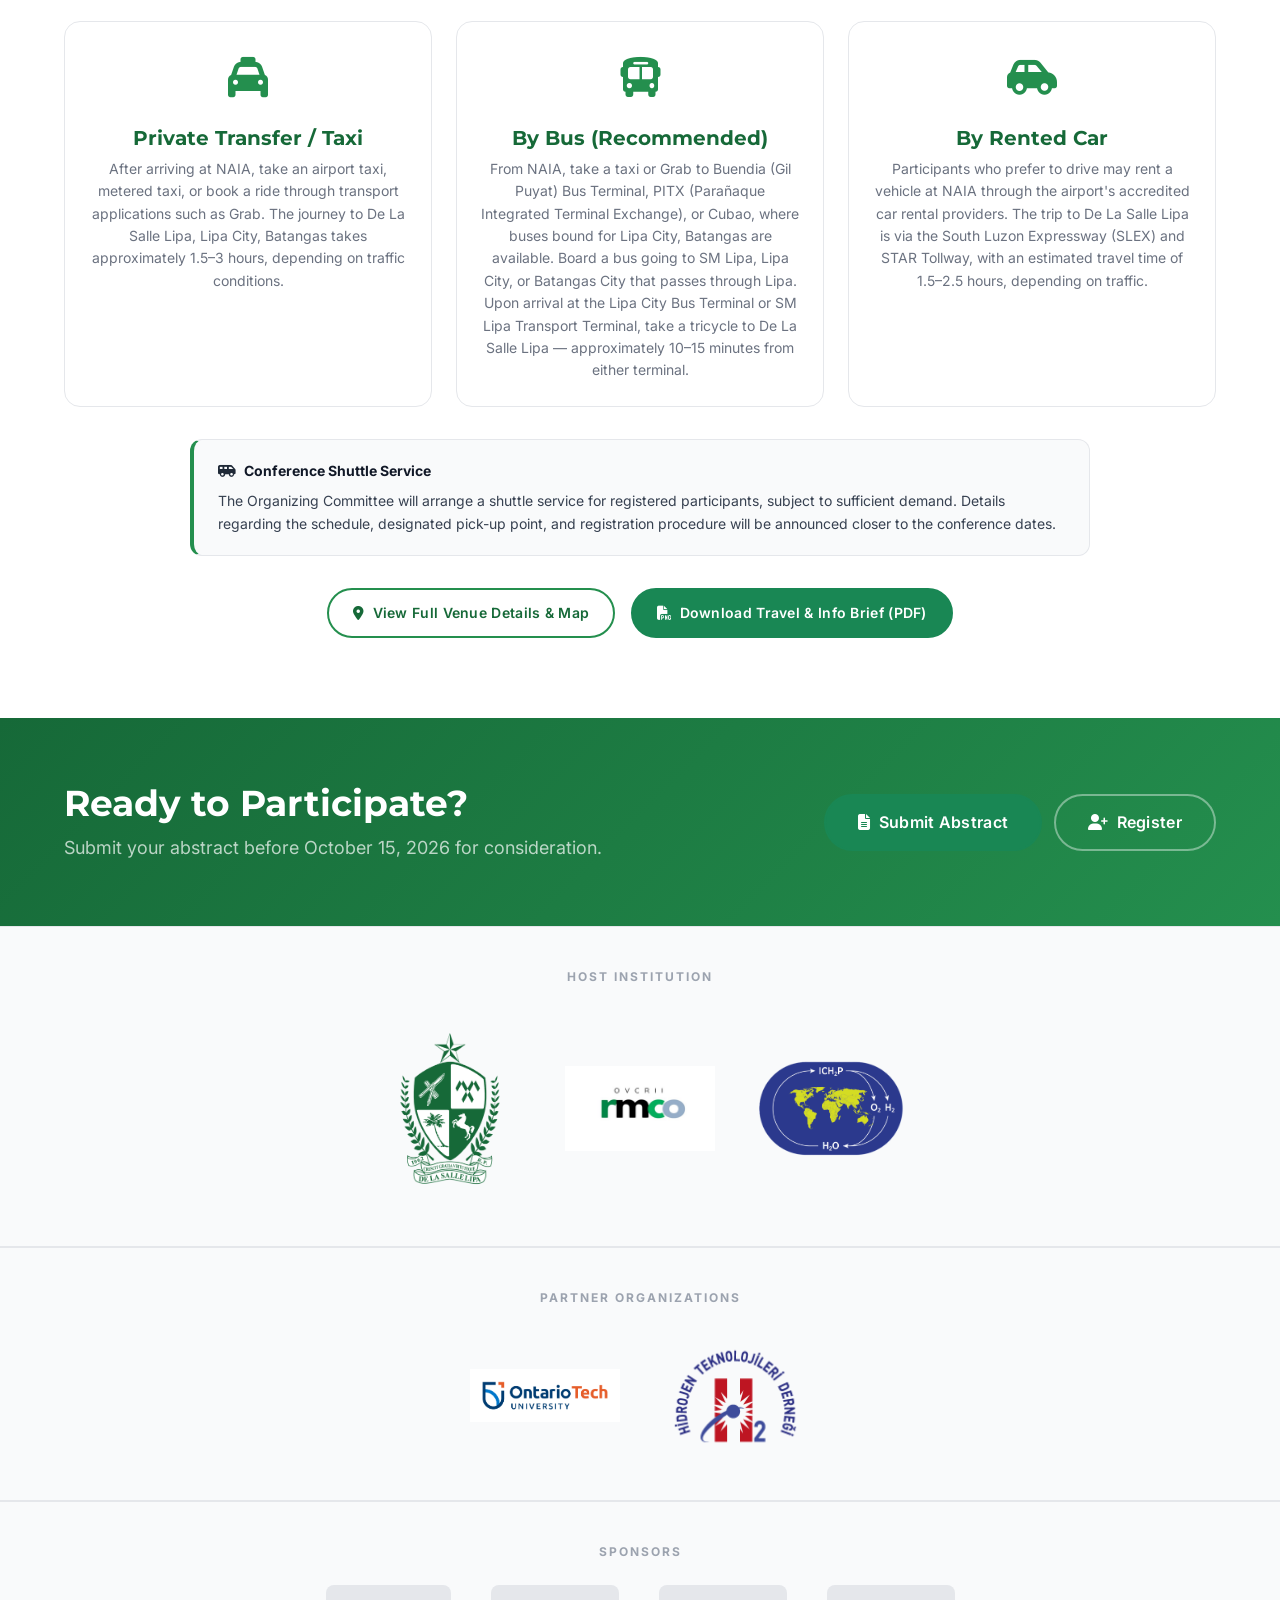
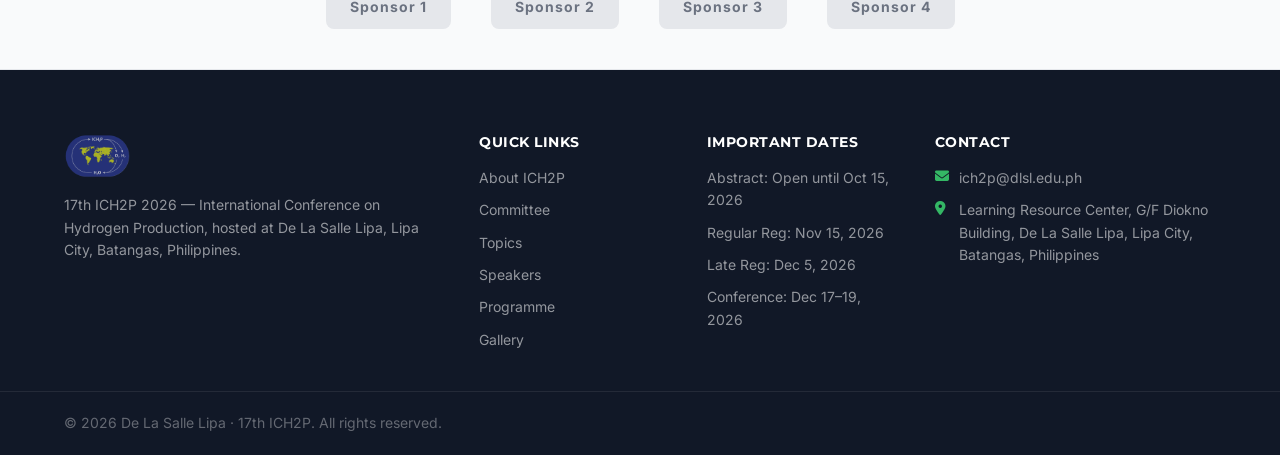
==== commit 840ca238: "Hero: match reference layout; remove stray section-divider bars Hero: poster right-aligned per refer" ====
--- a/index.html
+++ b/index.html
@@ -52,7 +52,7 @@
 <section class="hero" id="heroSection">
   <div class="hero-grid"></div>
   <div class="container">
-    <div class="grid-2" style="align-items:flex-start;gap:48px;">
+    <div class="grid-2" style="align-items:flex-start;gap:48px;grid-template-columns:1.15fr 1fr;">
     <div class="hero-content">
       <div class="hero-badge">
         <i class="fas fa-award"></i> Hosted by De La Salle Lipa
@@ -89,13 +89,13 @@
         <a href="registration.html" class="btn btn-secondary btn-lg">
           <i class="fas fa-user-plus"></i> Register Now
         </a>
-        <a href="about.html" class="btn btn-secondary btn-lg" style="border-color:transparent;opacity:.75;">
+        <a href="about.html" class="hero-learn-more">
           Learn More <i class="fas fa-arrow-right" style="font-size:12px;"></i>
         </a>
       </div>
     </div>
     <div class="reveal reveal-delay-3" style="position:relative;z-index:2;text-align:right;">
-      <img id="heroPoster" src="assets/poster-ich2p-2026-full.jpg" alt="17th ICH2P 2026 official poster — December 17–19, 2026, De La Salle Lipa, Lipa City, Batangas, Philippines" style="max-width:400px;width:100%;height:auto;border-radius:var(--r-xl);box-shadow:0 20px 50px rgba(0,0,0,0.35);transition:transform 0.2s ease-out;">
+      <img id="heroPoster" src="assets/poster-ich2p-2026-full.jpg" alt="17th ICH2P 2026 official poster — December 17–19, 2026, De La Salle Lipa, Lipa City, Batangas, Philippines" style="max-width:460px;width:100%;height:auto;border-radius:var(--r-xl);box-shadow:0 20px 50px rgba(0,0,0,0.35);transition:transform 0.2s ease-out;">
     </div>
     </div>
   </div>
@@ -130,7 +130,6 @@
   <div class="container">
     <div class="grid-2" style="align-items:center;gap:64px;">
       <div class="reveal">
-        <div class="section-divider"></div>
         <h2 class="section-title">About ICH2P 2026</h2>
         <p style="color:var(--gray-600);line-height:1.8;">
           De La Salle Lipa is proud to host the <strong>17th International Conference on Hydrogen Production (ICH2P 2026)</strong>, bringing together researchers, scientists, academicians, industry specialists, and professionals working in hydrogen energy technologies.
@@ -176,7 +175,6 @@
 <section class="section" style="background:var(--gray-50);">
   <div class="container">
     <div class="section-header reveal">
-      <div class="section-divider"></div>
       <h2 class="section-title">Important Dates</h2>
       <p class="section-subtitle">Mark your calendar for these key conference milestones.</p>
     </div>
@@ -221,7 +219,6 @@
 <section class="section" id="abstract-submission">
   <div class="container">
     <div class="section-header reveal">
-      <div class="section-divider"></div>
       <h2 class="section-title">Abstract Submission</h2>
       <p class="section-subtitle">Concerning but not limited to topics on:</p>
     </div>
@@ -268,7 +265,6 @@
 <section class="section" style="background:var(--gray-50);" id="registration">
   <div class="container">
     <div class="section-header reveal">
-      <div class="section-divider"></div>
       <h2 class="section-title">Registration</h2>
     </div>
 
@@ -354,7 +350,6 @@
 <section class="section" id="venue-info">
   <div class="container">
     <div class="section-header reveal">
-      <div class="section-divider"></div>
       <h2 class="section-title">Venue — De La Salle Lipa</h2>
       <p class="section-subtitle">Airport to DLSL Transportation Guide — from Ninoy Aquino International Airport (NAIA), Manila.</p>
     </div>
--- a/css/style.css
+++ b/css/style.css
@@ -149,16 +149,6 @@
 .text-green { color: var(--g900); }
 .text-muted { color: var(--gray-500); }
 
-/* --- Section Divider --- */
-.section-divider {
-  display: inline-block;
-  width: 48px;
-  height: 3px;
-  background: var(--gold);
-  border-radius: var(--r-full);
-  margin-bottom: 16px;
-}
-
 /* ============================================================
    NAVBAR
    ============================================================ */
@@ -449,6 +439,16 @@
   gap: 12px;
   align-items: center;
 }
+.hero-learn-more {
+  display: inline-flex;
+  align-items: center;
+  gap: 8px;
+  color: rgba(255,255,255,0.85);
+  font-weight: 600;
+  padding: 0 4px;
+  transition: color 0.2s ease-out;
+}
+.hero-learn-more:hover { color: var(--white); }
 
 /* Countdown */
 .hero-countdown {
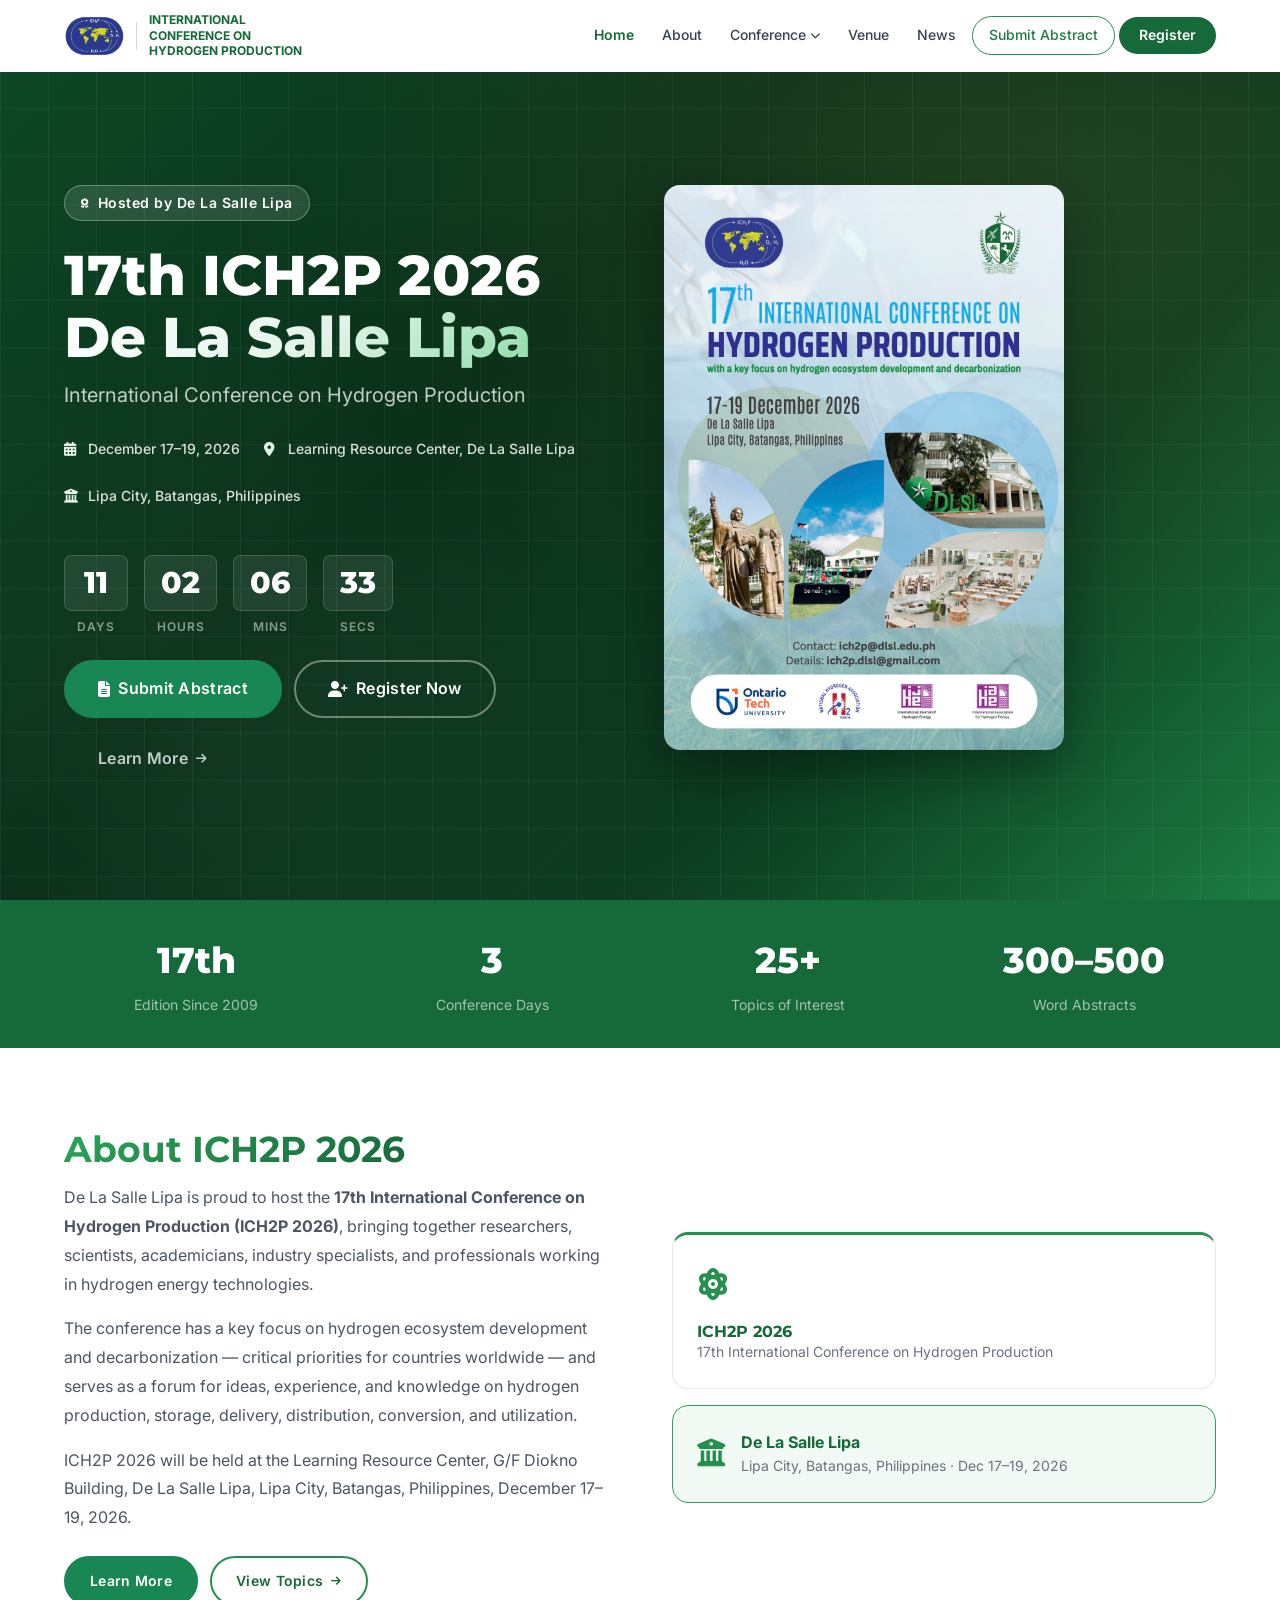
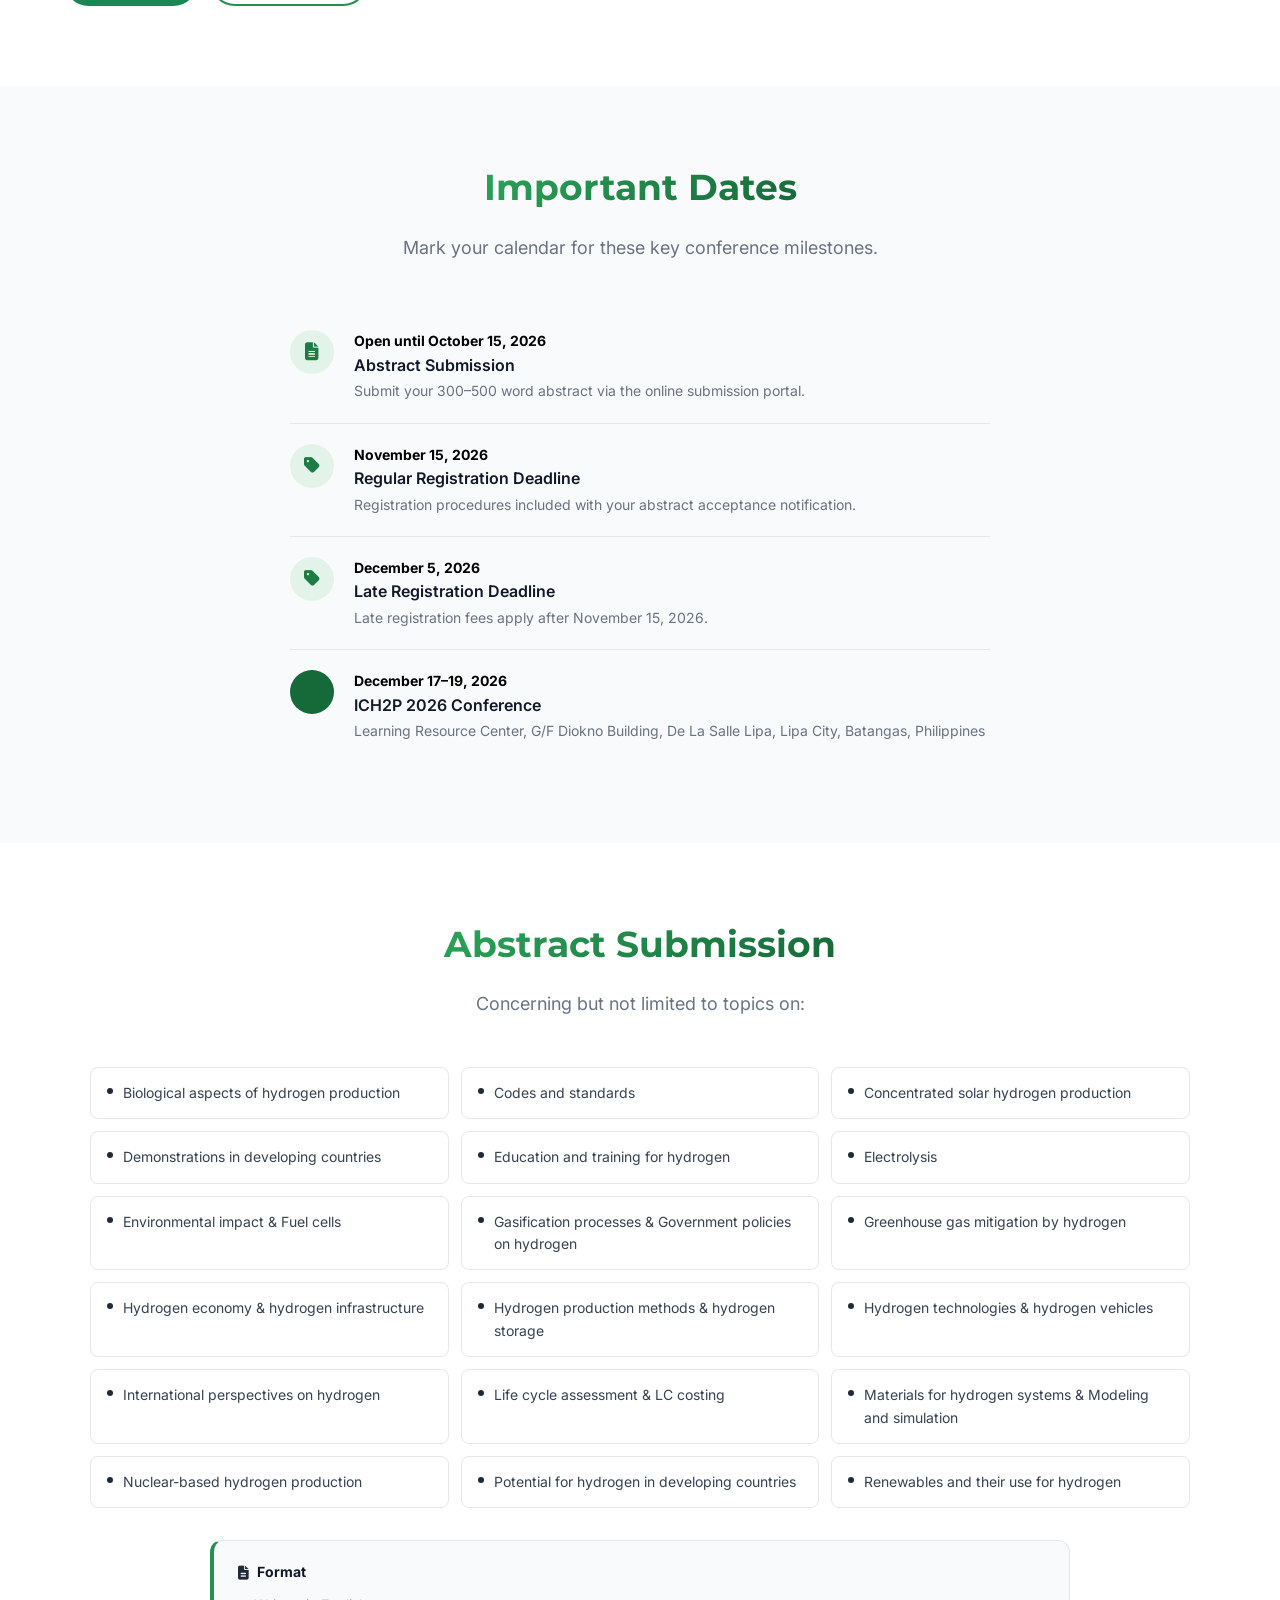
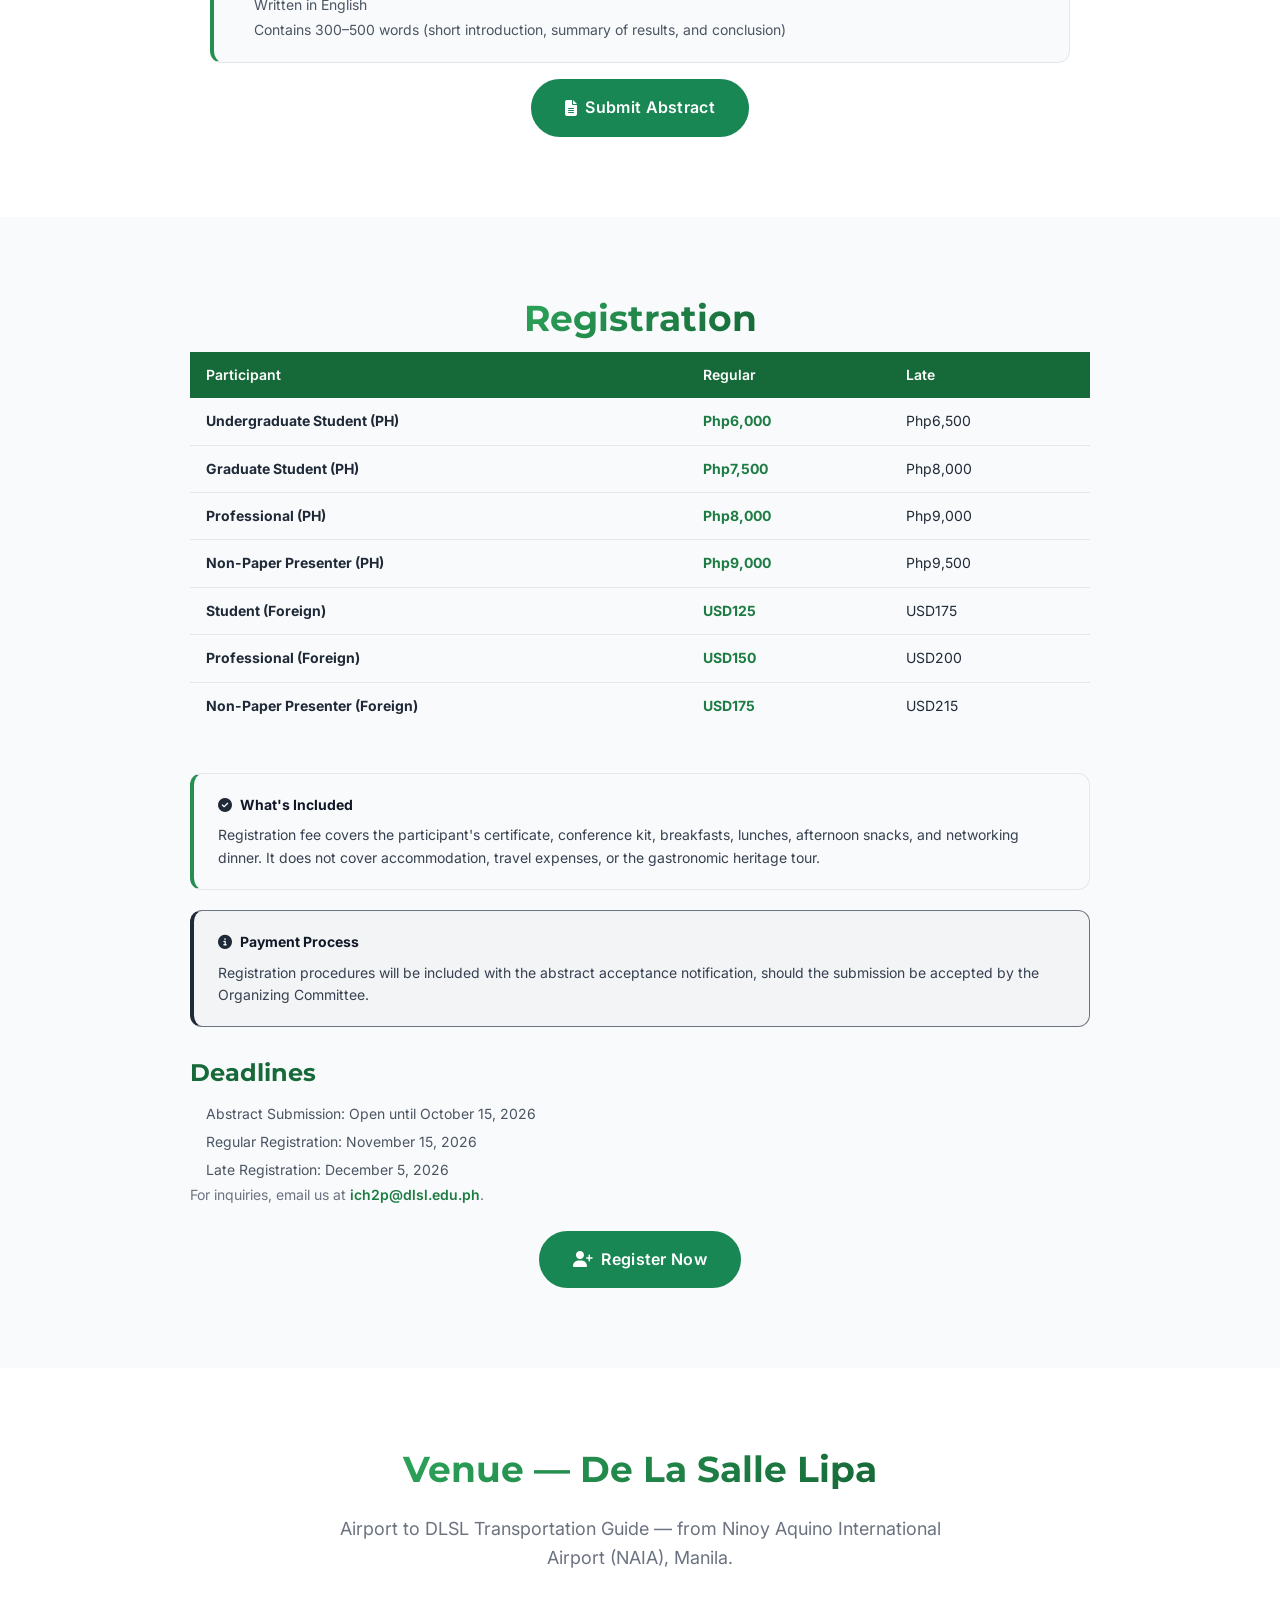
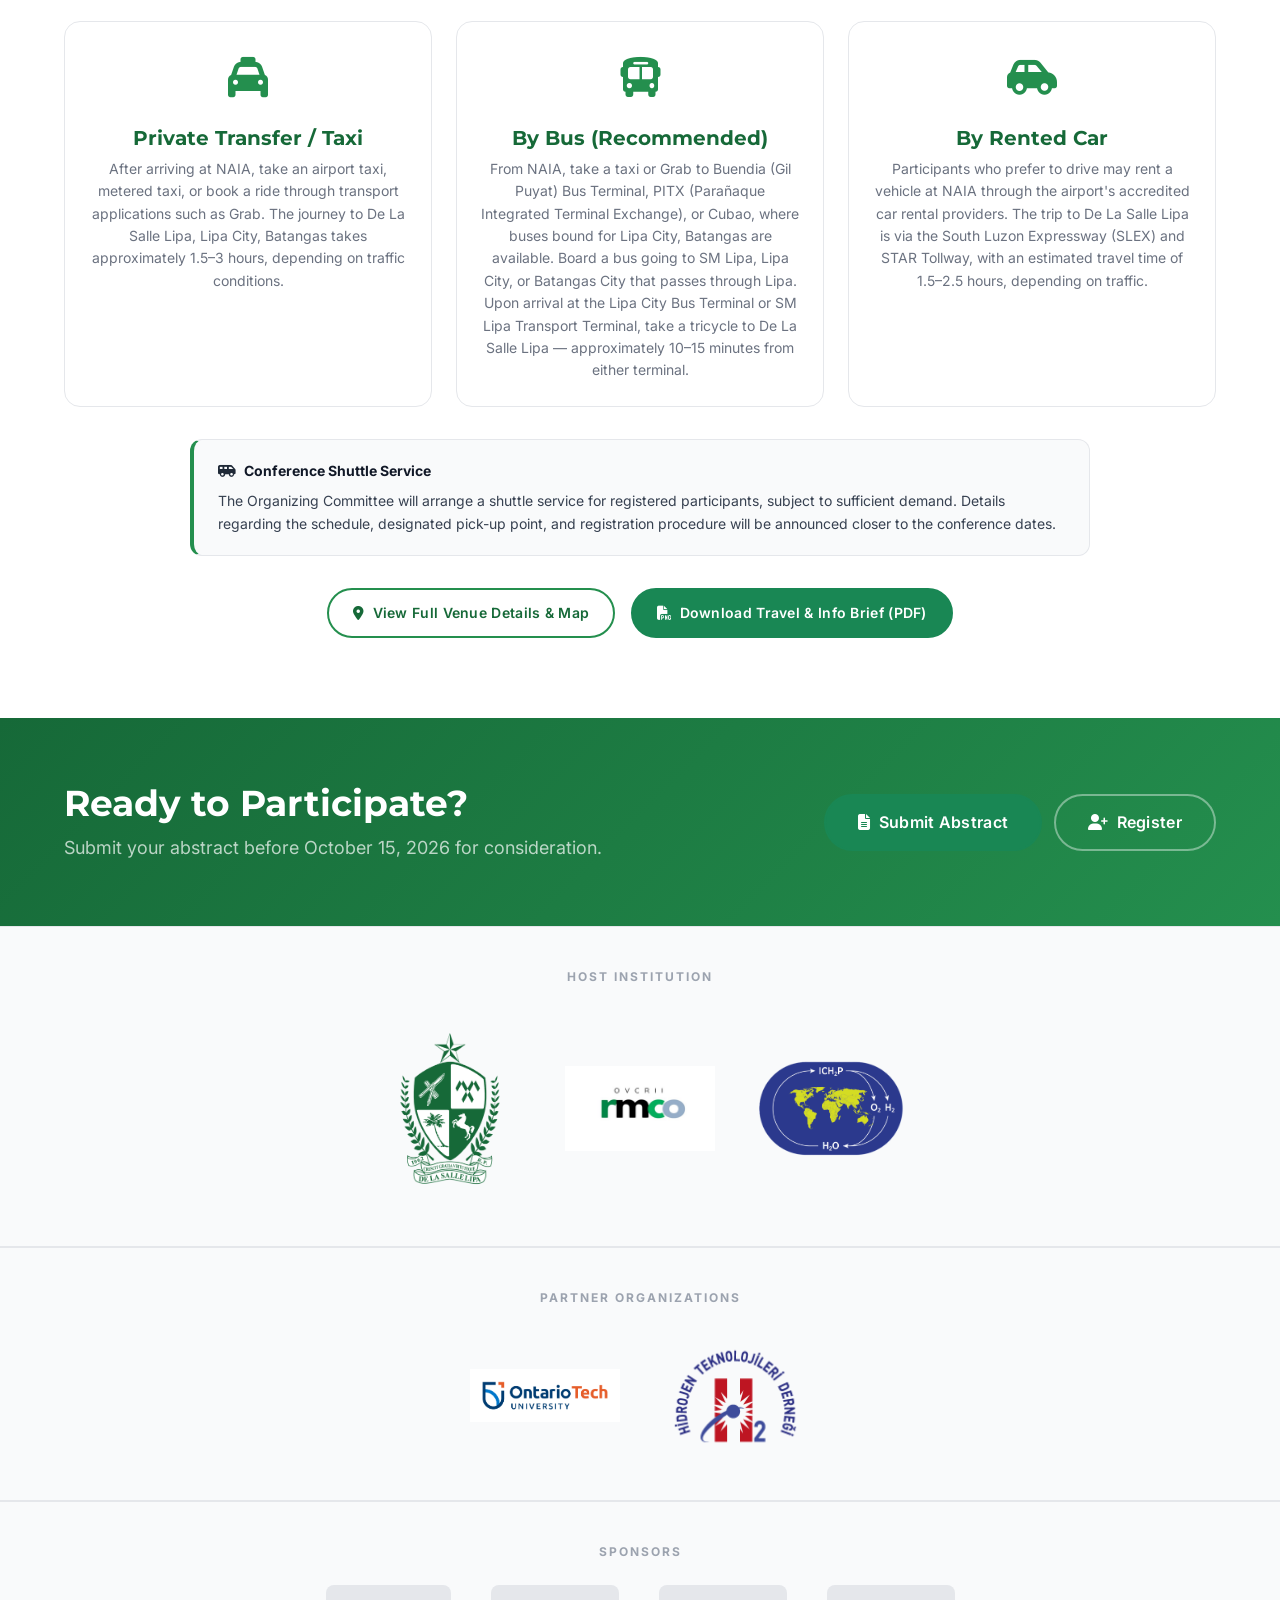
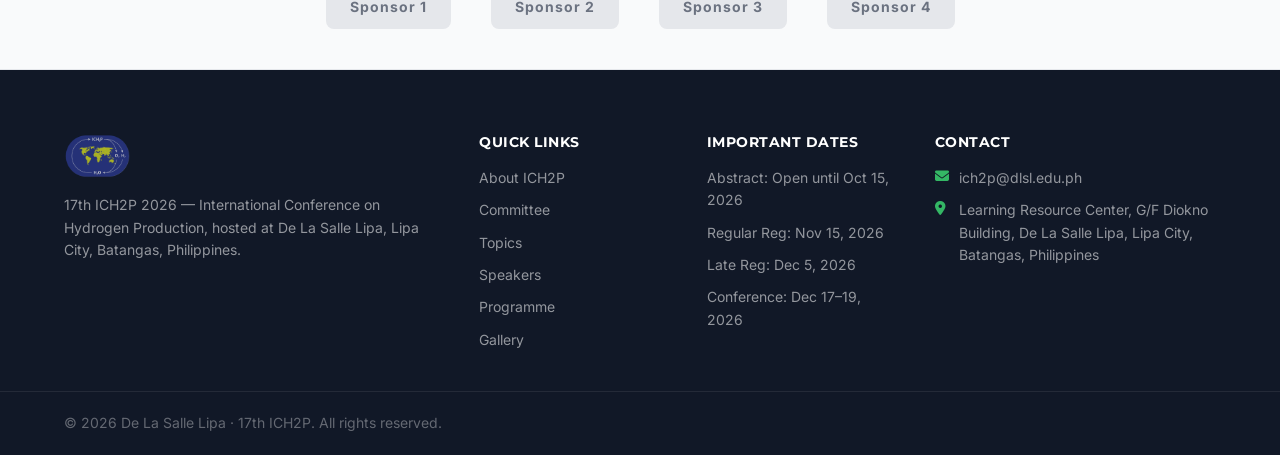
==== commit 0e6aed93: "Revert hero poster to 400px, right-aligned only The 460px enlargement plus widened text column and p" ====
--- a/index.html
+++ b/index.html
@@ -52,7 +52,7 @@
 <section class="hero" id="heroSection">
   <div class="hero-grid"></div>
   <div class="container">
-    <div class="grid-2" style="align-items:flex-start;gap:48px;grid-template-columns:1.15fr 1fr;">
+    <div class="grid-2" style="align-items:flex-start;gap:48px;">
     <div class="hero-content">
       <div class="hero-badge">
         <i class="fas fa-award"></i> Hosted by De La Salle Lipa
@@ -89,13 +89,13 @@
         <a href="registration.html" class="btn btn-secondary btn-lg">
           <i class="fas fa-user-plus"></i> Register Now
         </a>
-        <a href="about.html" class="hero-learn-more">
+        <a href="about.html" class="btn btn-secondary btn-lg" style="border-color:transparent;opacity:.75;">
           Learn More <i class="fas fa-arrow-right" style="font-size:12px;"></i>
         </a>
       </div>
     </div>
     <div class="reveal reveal-delay-3" style="position:relative;z-index:2;text-align:right;">
-      <img id="heroPoster" src="assets/poster-ich2p-2026-full.jpg" alt="17th ICH2P 2026 official poster — December 17–19, 2026, De La Salle Lipa, Lipa City, Batangas, Philippines" style="max-width:460px;width:100%;height:auto;border-radius:var(--r-xl);box-shadow:0 20px 50px rgba(0,0,0,0.35);transition:transform 0.2s ease-out;">
+      <img id="heroPoster" src="assets/poster-ich2p-2026-full.jpg" alt="17th ICH2P 2026 official poster — December 17–19, 2026, De La Salle Lipa, Lipa City, Batangas, Philippines" style="max-width:400px;width:100%;height:auto;border-radius:var(--r-xl);box-shadow:0 20px 50px rgba(0,0,0,0.35);transition:transform 0.2s ease-out;">
     </div>
     </div>
   </div>
--- a/css/style.css
+++ b/css/style.css
@@ -439,16 +439,6 @@
   gap: 12px;
   align-items: center;
 }
-.hero-learn-more {
-  display: inline-flex;
-  align-items: center;
-  gap: 8px;
-  color: rgba(255,255,255,0.85);
-  font-weight: 600;
-  padding: 0 4px;
-  transition: color 0.2s ease-out;
-}
-.hero-learn-more:hover { color: var(--white); }
 
 /* Countdown */
 .hero-countdown {
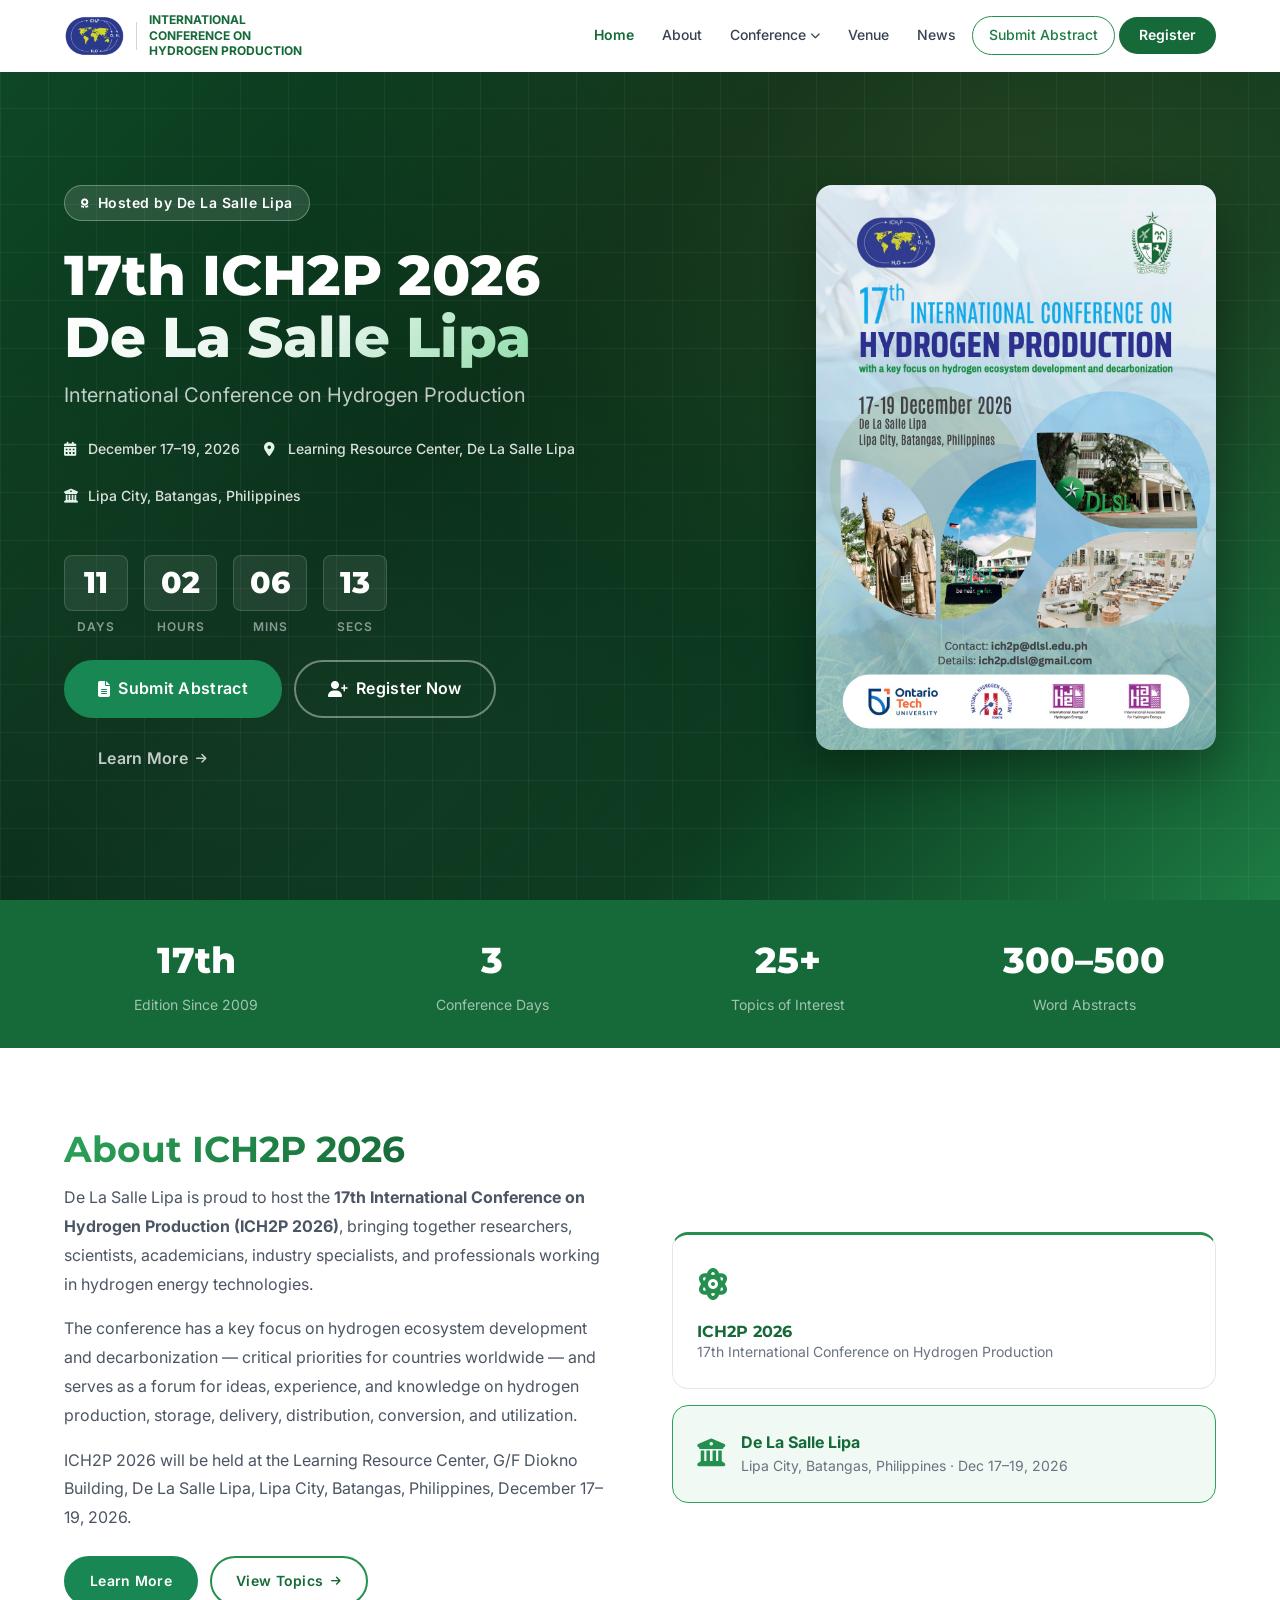
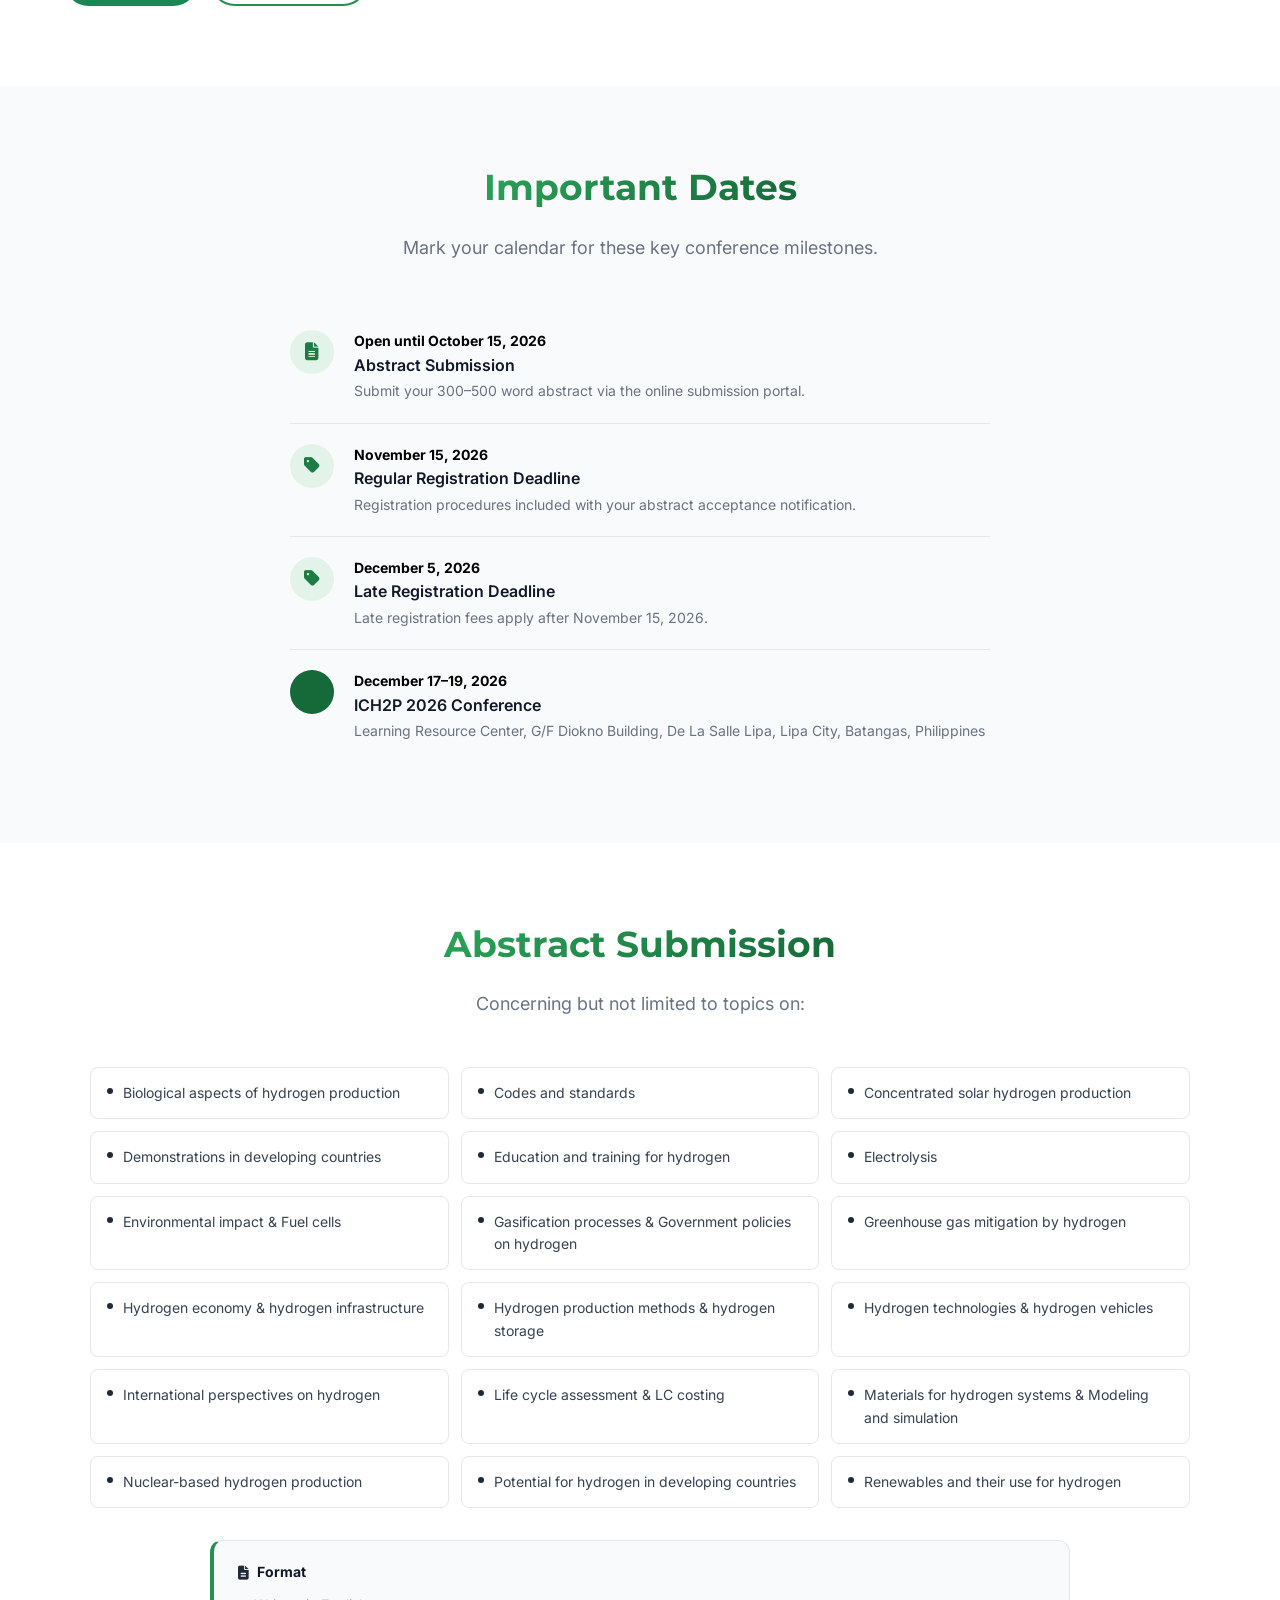
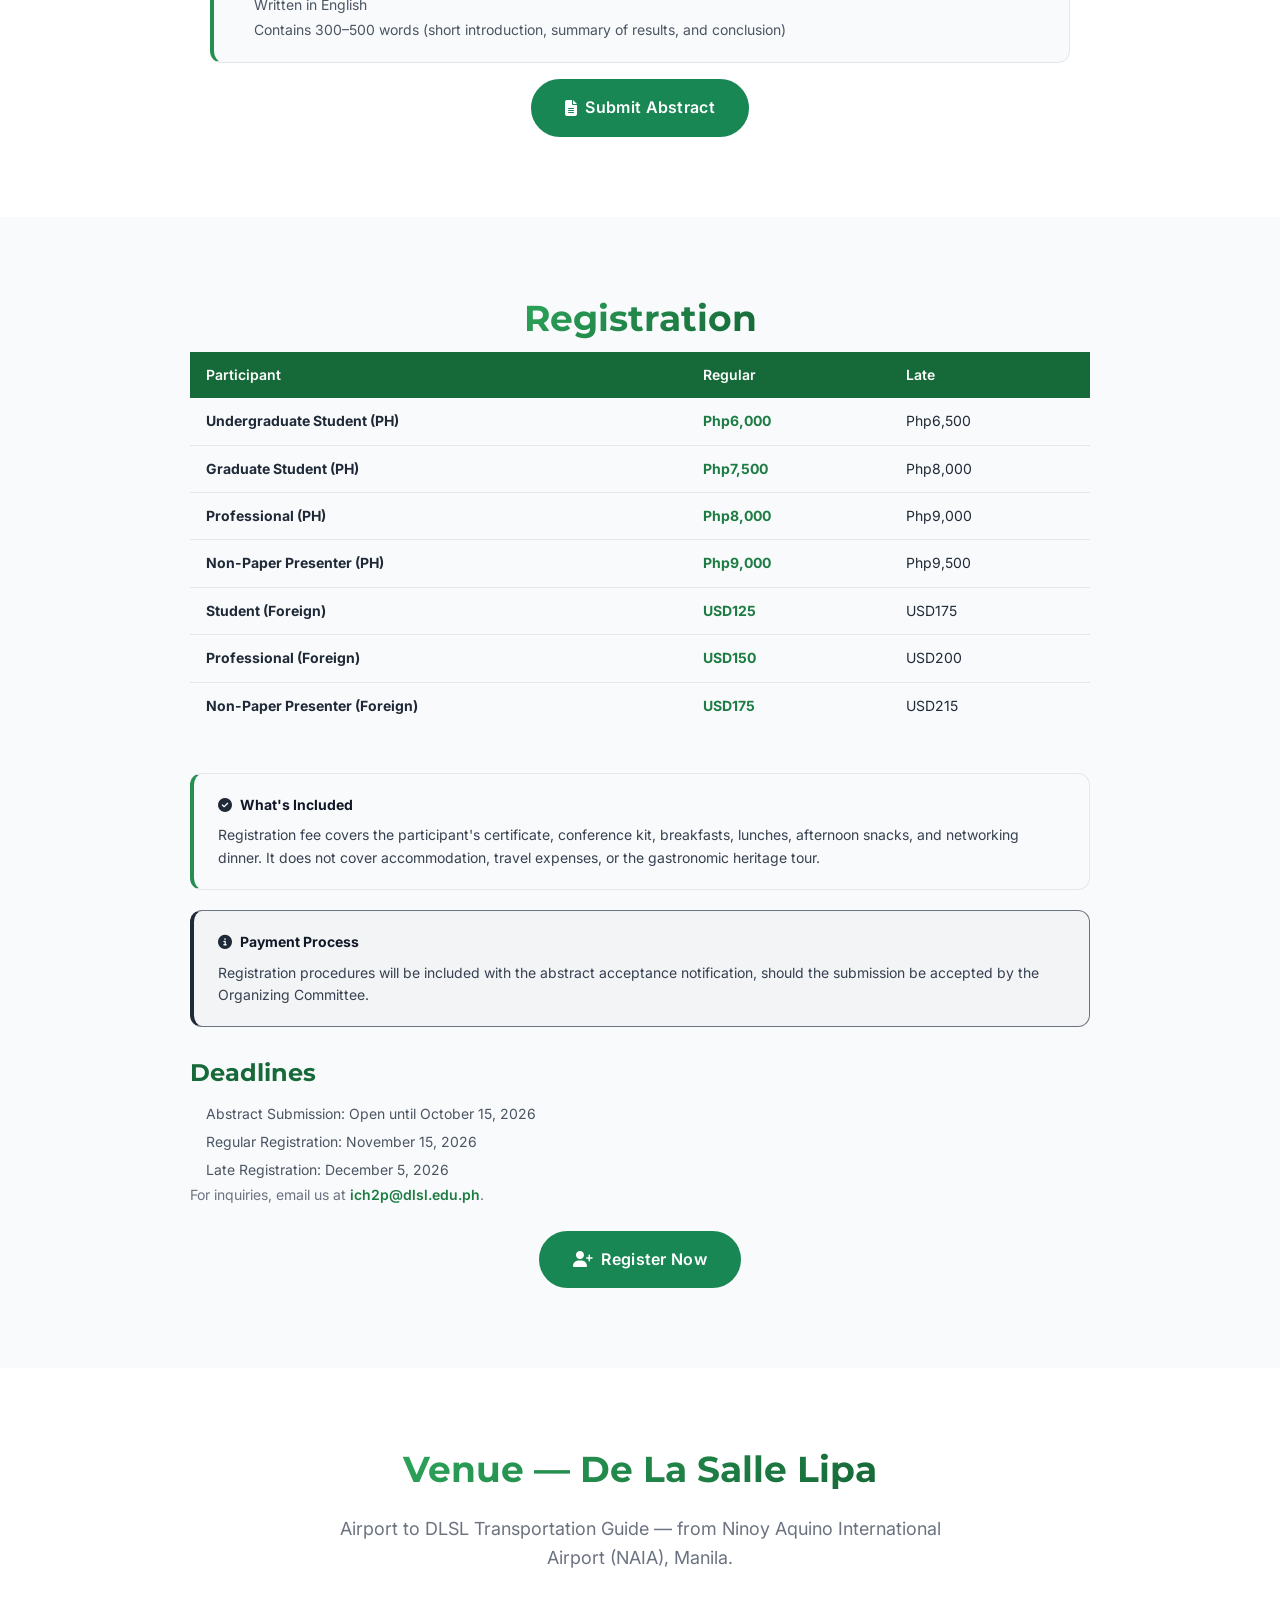
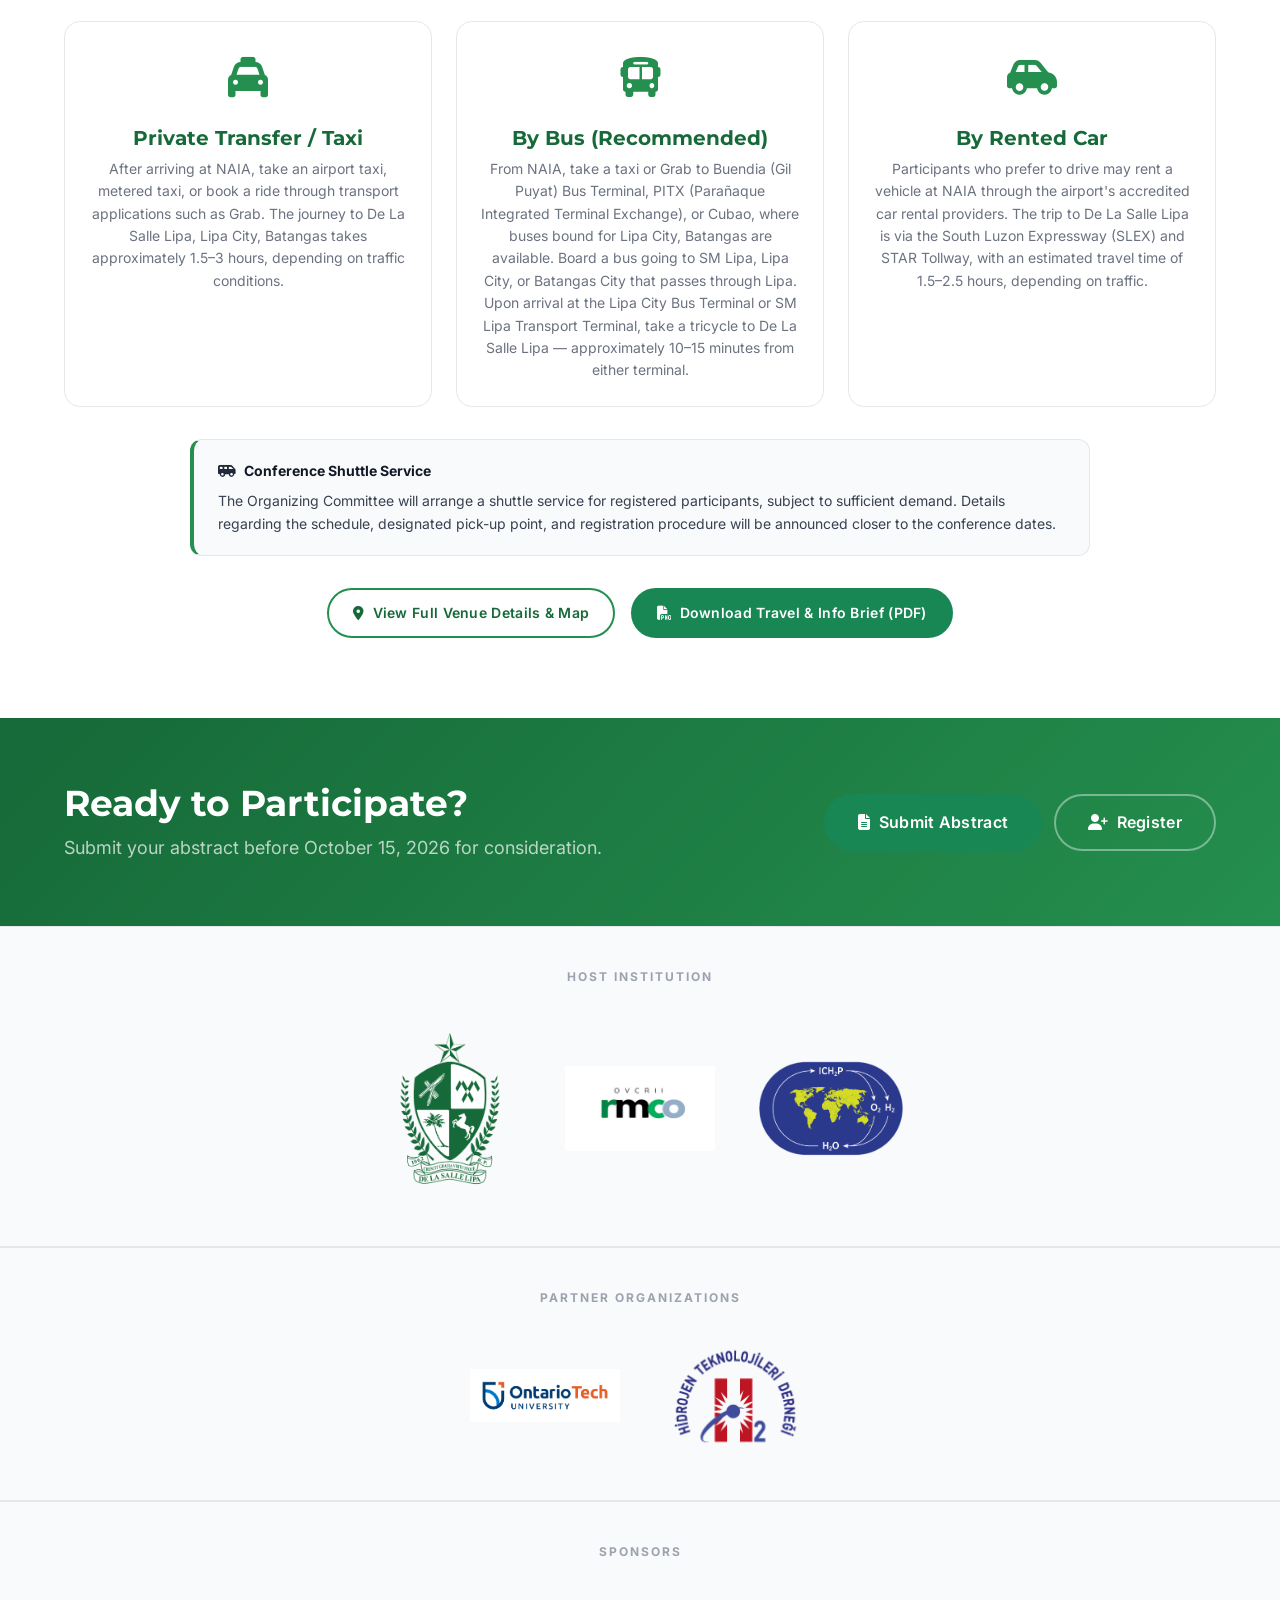
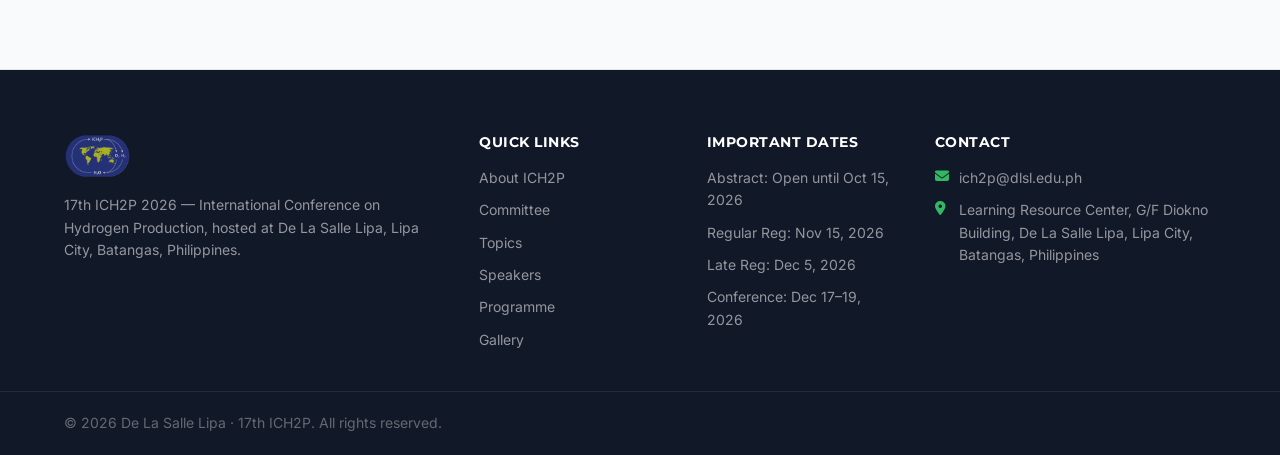
==== commit 6f8eca24: "Fix hero poster right-alignment to actually flush with Register button text-align:right on the wrapp" ====
--- a/index.html
+++ b/index.html
@@ -94,8 +94,8 @@
         </a>
       </div>
     </div>
-    <div class="reveal reveal-delay-3" style="position:relative;z-index:2;text-align:right;">
-      <img id="heroPoster" src="assets/poster-ich2p-2026-full.jpg" alt="17th ICH2P 2026 official poster — December 17–19, 2026, De La Salle Lipa, Lipa City, Batangas, Philippines" style="max-width:400px;width:100%;height:auto;border-radius:var(--r-xl);box-shadow:0 20px 50px rgba(0,0,0,0.35);transition:transform 0.2s ease-out;">
+    <div class="reveal reveal-delay-3" style="position:relative;z-index:2;">
+      <img id="heroPoster" src="assets/poster-ich2p-2026-full.jpg" alt="17th ICH2P 2026 official poster — December 17–19, 2026, De La Salle Lipa, Lipa City, Batangas, Philippines" style="max-width:400px;width:100%;height:auto;margin-left:auto;border-radius:var(--r-xl);box-shadow:0 20px 50px rgba(0,0,0,0.35);transition:transform 0.2s ease-out;">
     </div>
     </div>
   </div>
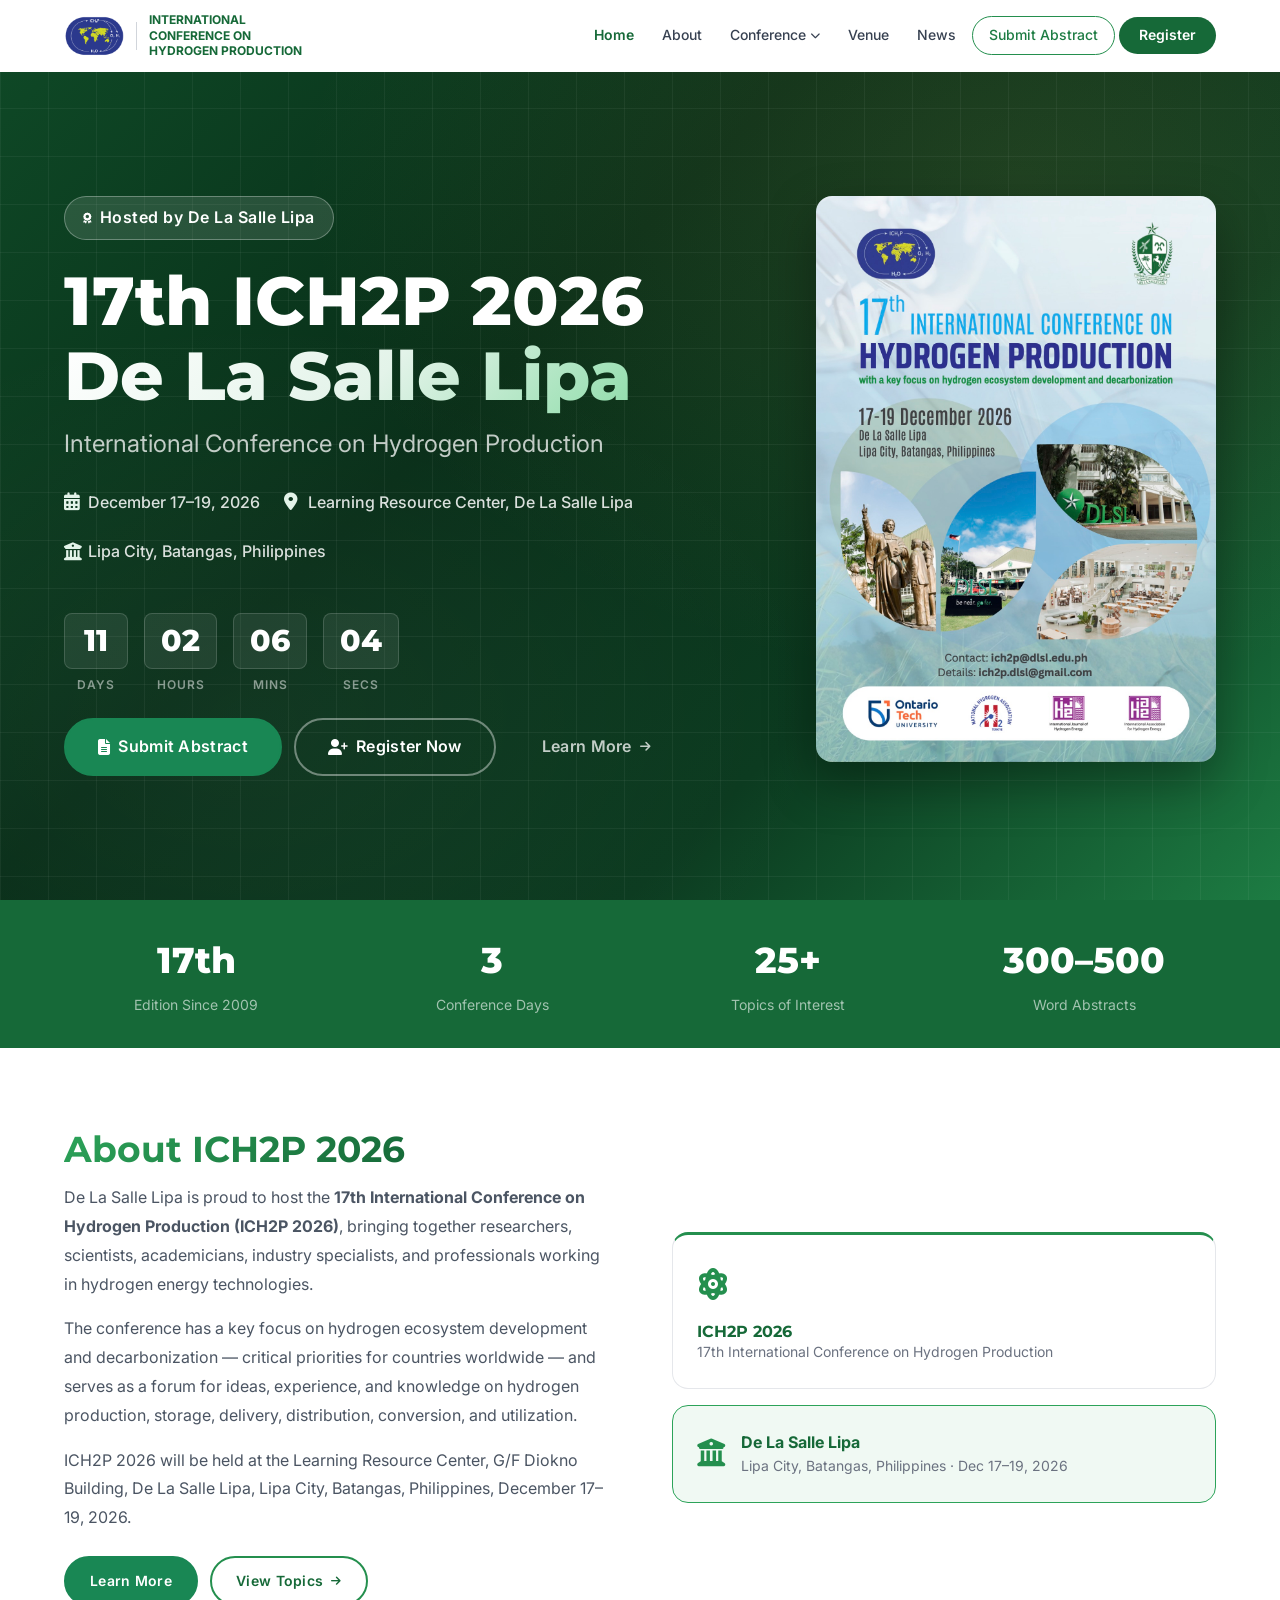
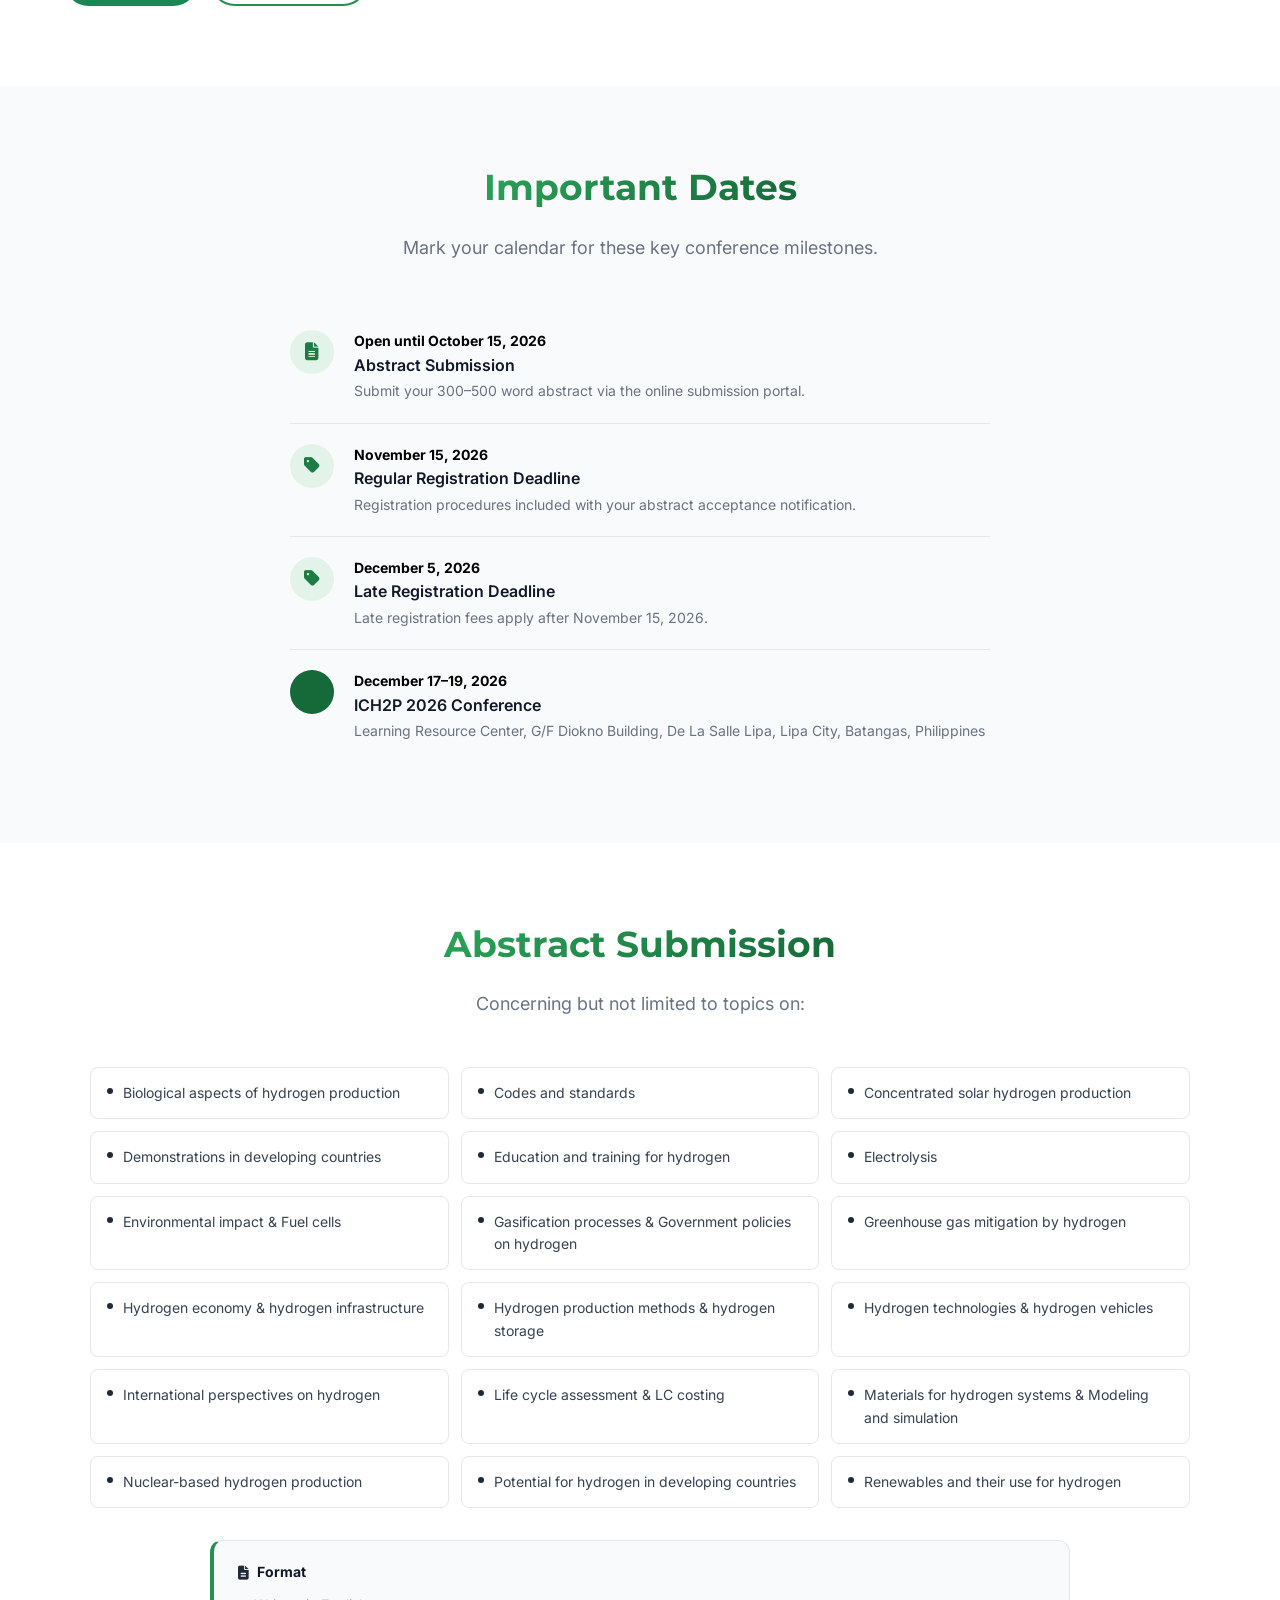
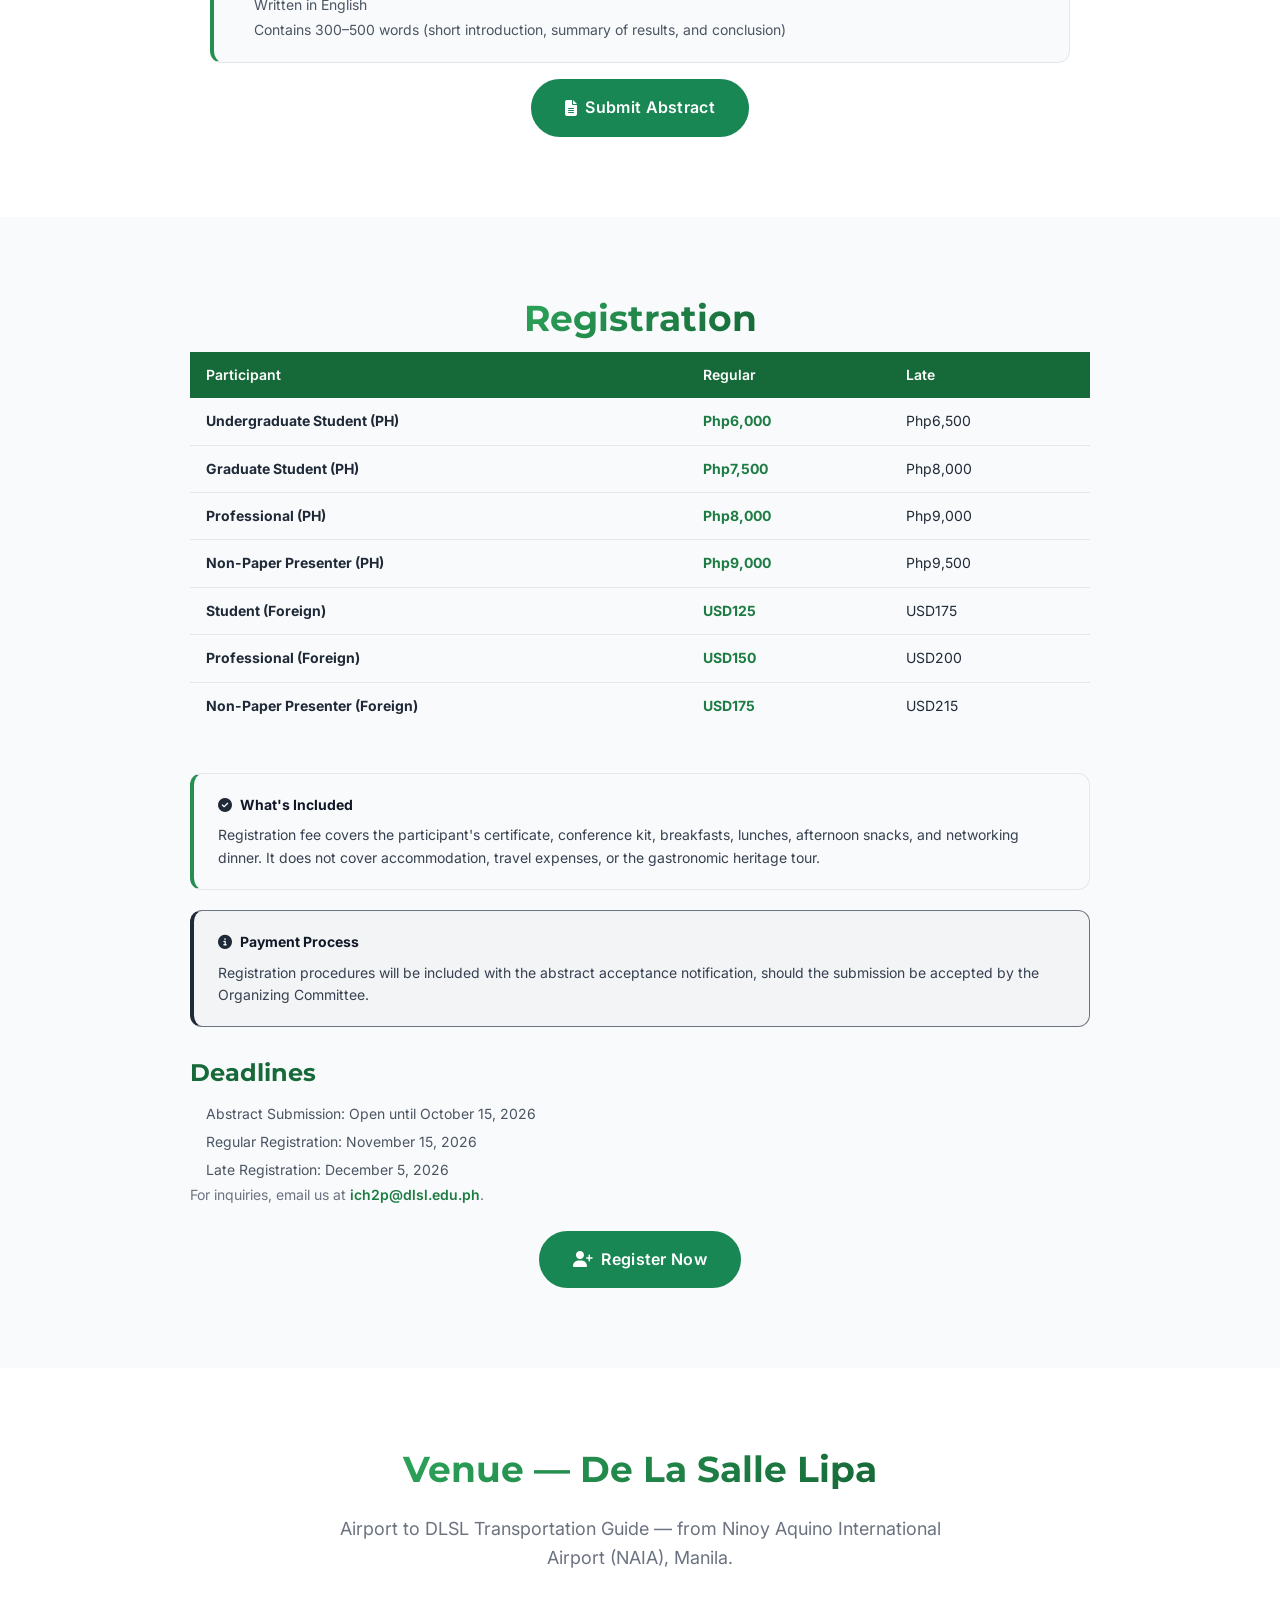
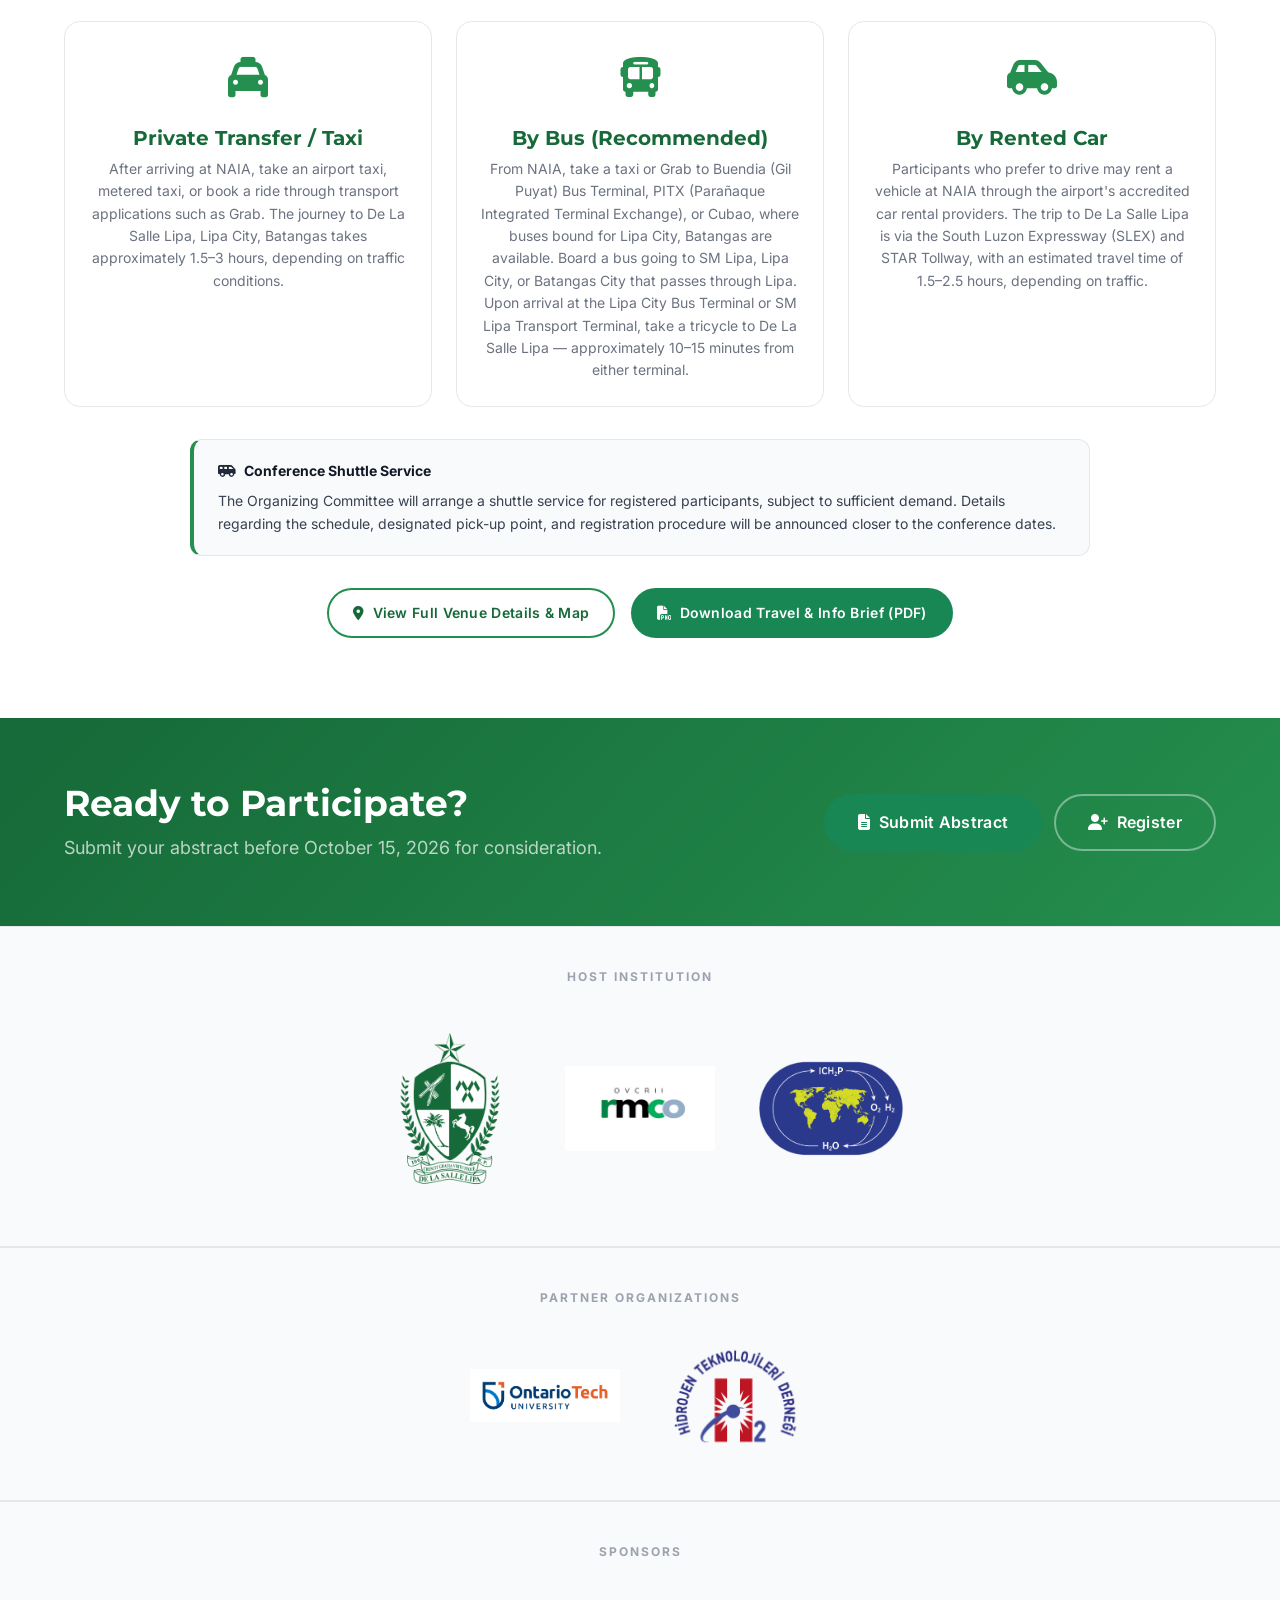
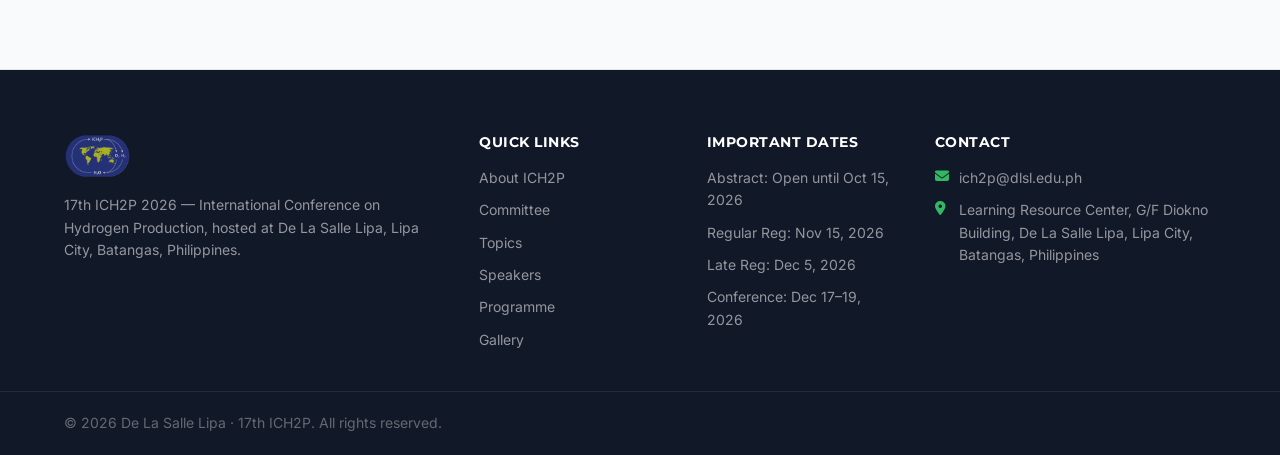
==== commit 59ac5e77: "Center hero poster on mobile instead of desktop's right-align Moved the poster's alignment out of an" ====
--- a/index.html
+++ b/index.html
@@ -95,7 +95,7 @@
       </div>
     </div>
     <div class="reveal reveal-delay-3" style="position:relative;z-index:2;">
-      <img id="heroPoster" src="assets/poster-ich2p-2026-full.jpg" alt="17th ICH2P 2026 official poster — December 17–19, 2026, De La Salle Lipa, Lipa City, Batangas, Philippines" style="max-width:400px;width:100%;height:auto;margin-left:auto;border-radius:var(--r-xl);box-shadow:0 20px 50px rgba(0,0,0,0.35);transition:transform 0.2s ease-out;">
+      <img id="heroPoster" src="assets/poster-ich2p-2026-full.jpg" alt="17th ICH2P 2026 official poster — December 17–19, 2026, De La Salle Lipa, Lipa City, Batangas, Philippines" style="max-width:400px;width:100%;height:auto;border-radius:var(--r-xl);box-shadow:0 20px 50px rgba(0,0,0,0.35);transition:transform 0.2s ease-out;">
     </div>
     </div>
   </div>
--- a/css/style.css
+++ b/css/style.css
@@ -344,6 +344,20 @@
   z-index: 2;
   max-width: 760px;
 }
+/* Size the poster column to the poster itself (400px, see #heroPoster) instead
+   of an even 1fr split — otherwise the column is ~150px wider than the image,
+   stacking dead space on top of the text/poster gap. Scoped to min-width so it
+   never competes with the max-width:768px stacking rule below. */
+@media (min-width: 769px) {
+  .hero .grid-2 { grid-template-columns: 1fr 400px; }
+  #heroPoster { margin-left: auto; }
+}
+@media (max-width: 768px) {
+  /* Stacked single column here — center the poster below the text instead of
+     the desktop's "flush right against the Register button" alignment, which
+     has no reference point once the columns stack. */
+  #heroPoster { margin-left: auto; margin-right: auto; }
+}
 @keyframes heroFadeUp {
   from { opacity: 0; transform: translateY(20px); }
   to   { opacity: 1; transform: translateY(0); }
@@ -389,16 +403,16 @@
   background: rgba(255,255,255,0.12);
   border: 1px solid rgba(255,255,255,0.3);
   color: var(--white);
-  padding: 6px 16px;
+  padding: 8px 18px;
   border-radius: var(--r-full);
-  font-size: var(--text-sm);
+  font-size: var(--text-base);
   font-weight: 600;
   letter-spacing: 0.5px;
   margin-bottom: 24px;
 }
-.hero-badge i { font-size: 10px; }
+.hero-badge i { font-size: 11px; }
 .hero-title {
-  font-size: clamp(2rem, 5.5vw, 3.5rem);
+  font-size: clamp(2.25rem, 6.5vw, 4.25rem);
   font-weight: 800;
   color: var(--white);
   line-height: 1.1;
@@ -412,10 +426,10 @@
   color: transparent;
 }
 .hero-subtitle {
-  font-size: var(--text-xl);
+  font-size: var(--text-2xl);
   color: rgba(255,255,255,0.75);
   margin-bottom: 28px;
-  max-width: 600px;
+  max-width: 640px;
   line-height: 1.5;
 }
 .hero-meta {
@@ -429,10 +443,10 @@
   align-items: center;
   gap: 8px;
   color: rgba(255,255,255,0.85);
-  font-size: var(--text-sm);
+  font-size: var(--text-base);
   font-weight: 500;
 }
-.hero-meta-item i { color: var(--g100); width: 16px; }
+.hero-meta-item i { color: var(--g100); width: 16px; font-size: var(--text-lg); }
 .hero-actions {
   display: flex;
   flex-wrap: wrap;
@@ -1402,6 +1416,9 @@
   .hero-logos .logo-icmet-hero { height: 36px; }
   .hero-actions { flex-direction: column; align-items: stretch; }
   .hero-actions .btn { text-align: center; justify-content: center; }
+  .hero-countdown { gap: 6px; }
+  .countdown-unit { min-width: 44px; }
+  .countdown-num { font-size: var(--text-lg); padding: 7px 6px; min-width: 44px; }
   .stats-grid { grid-template-columns: 1fr 1fr; }
   .gallery-grid { grid-template-columns: 1fr; }
 }
